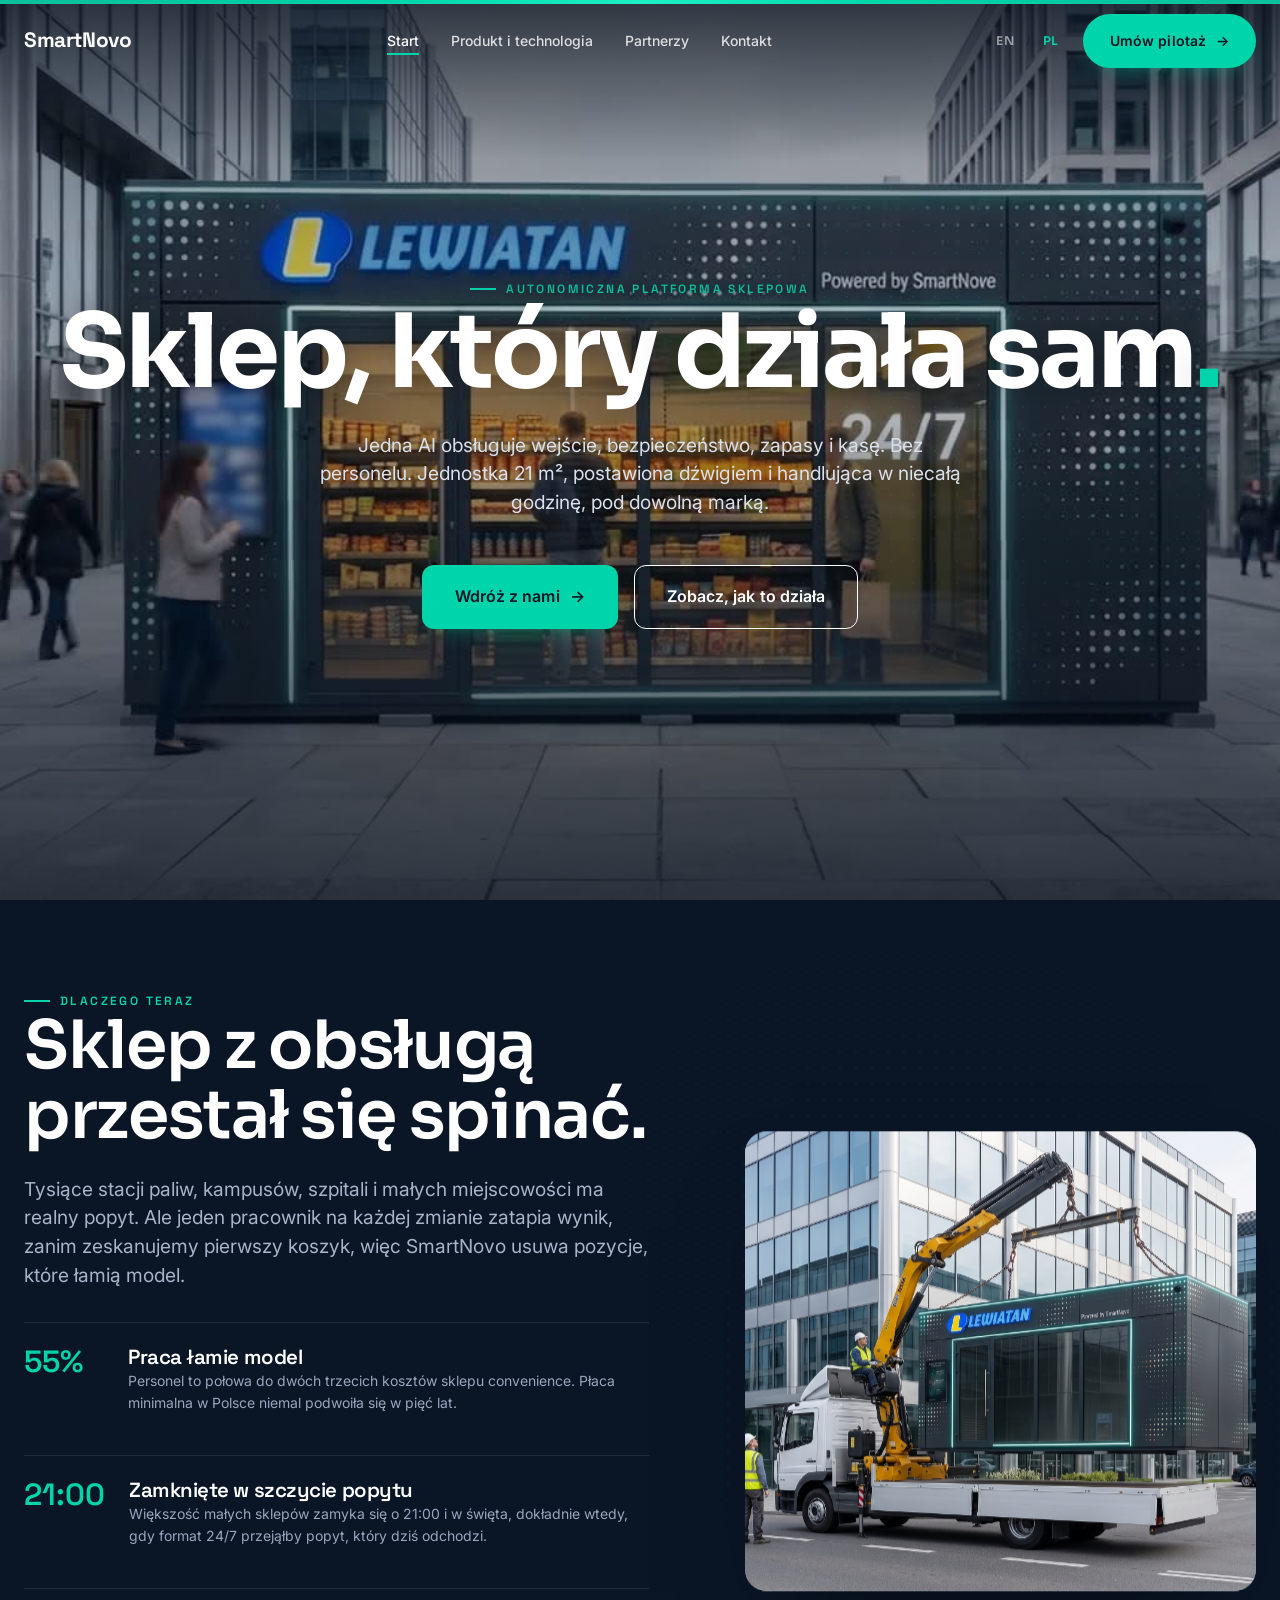
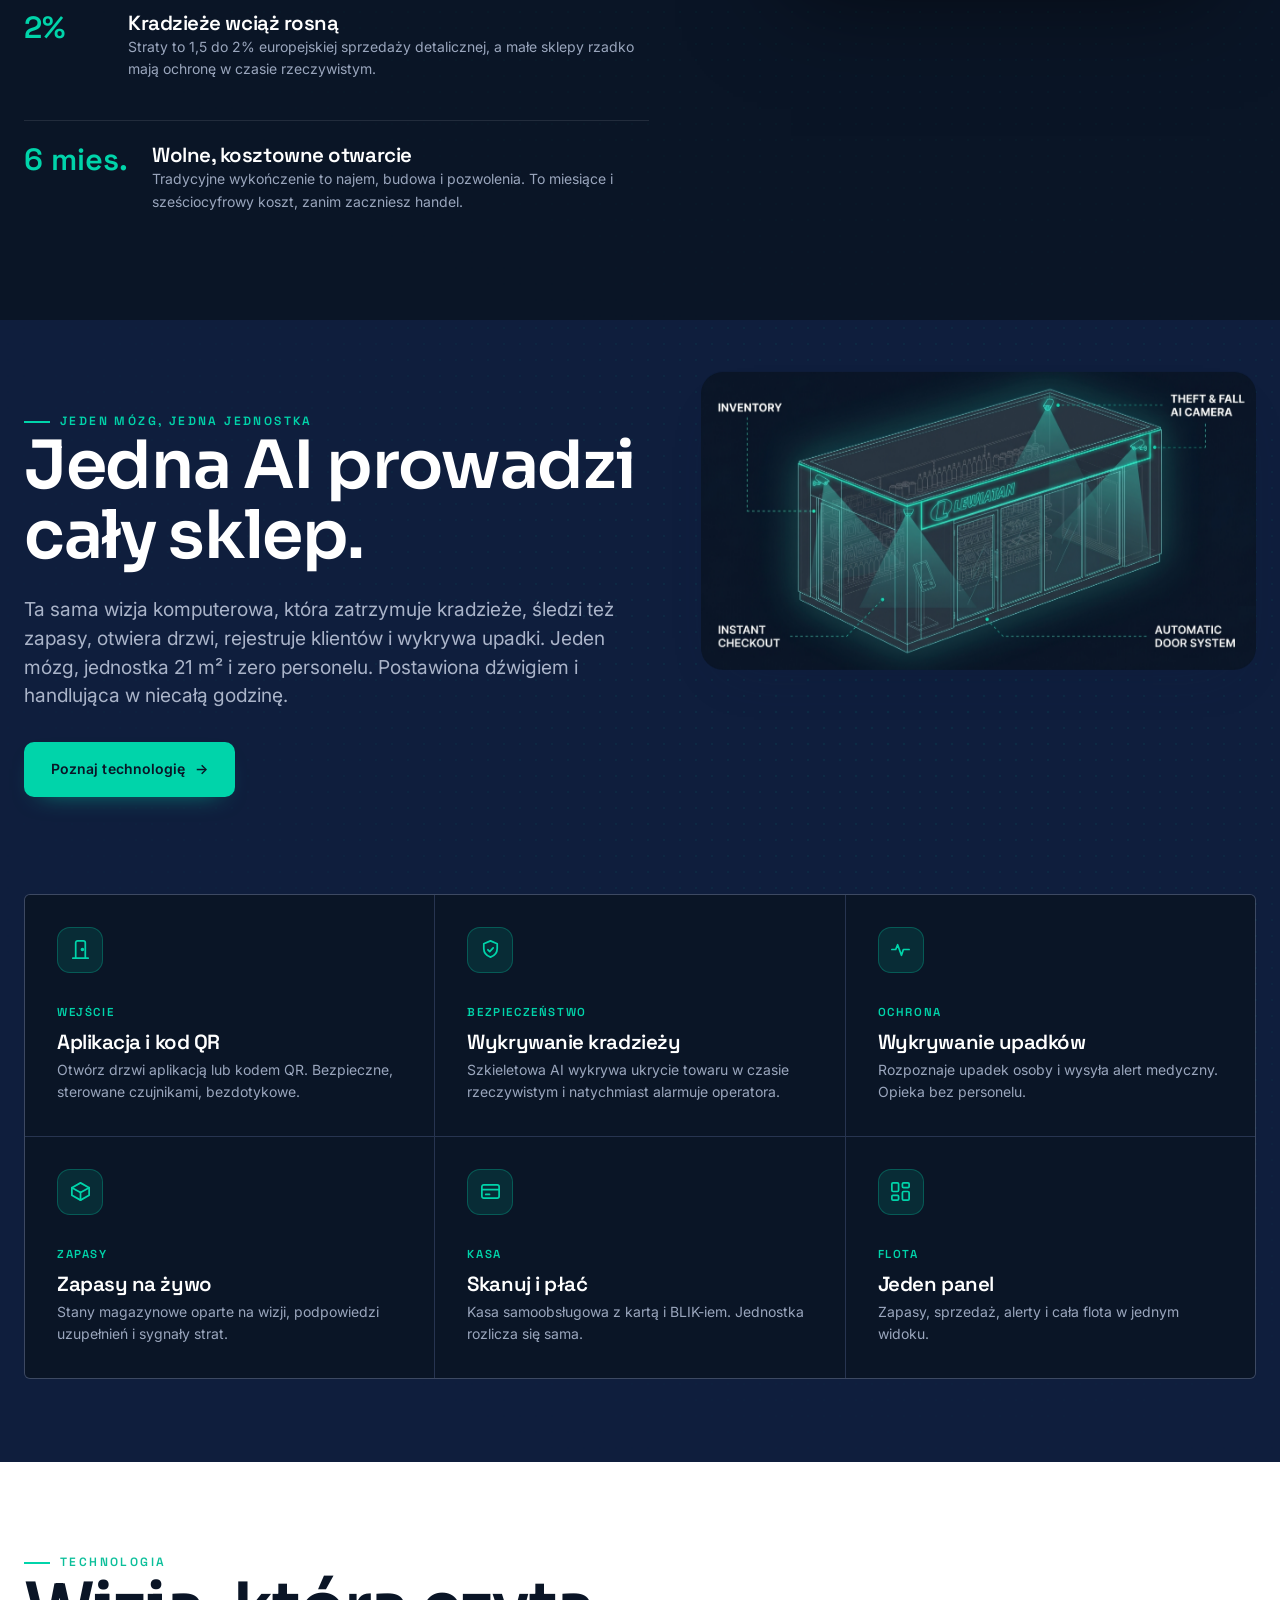
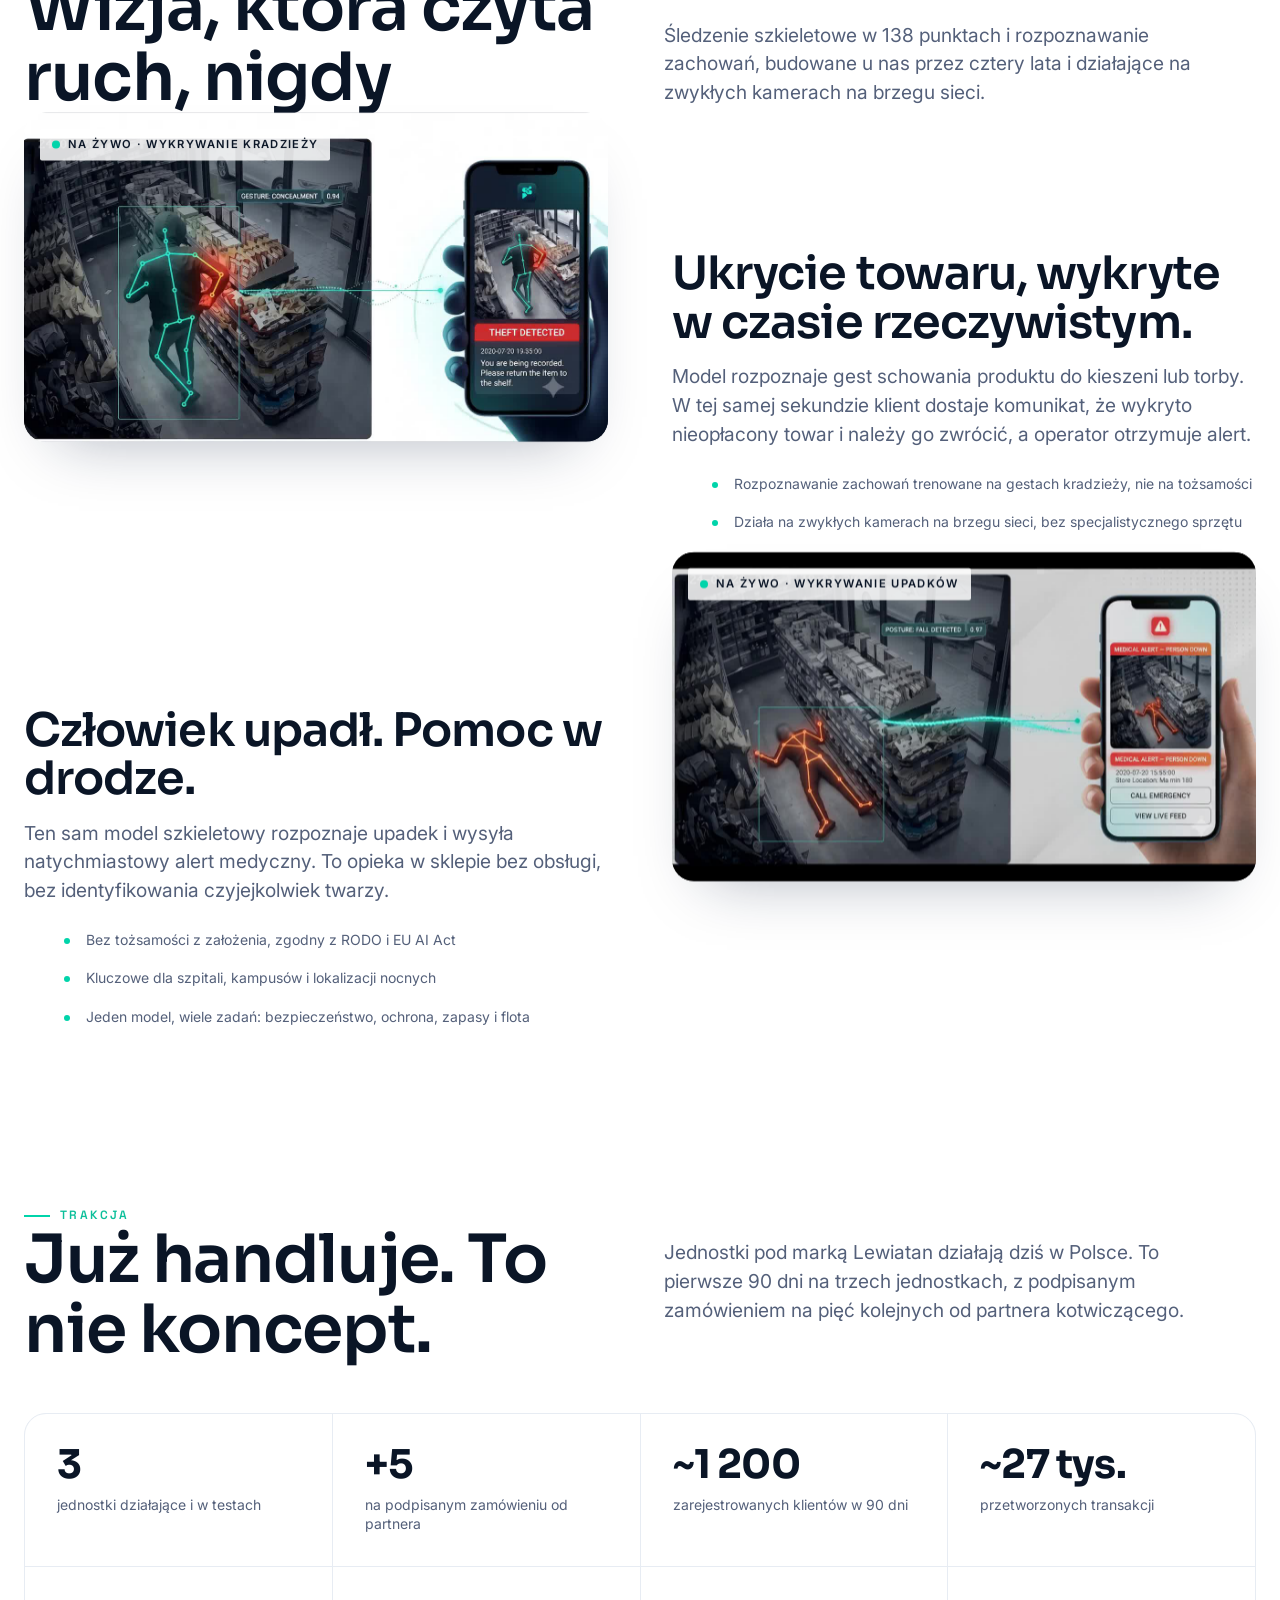
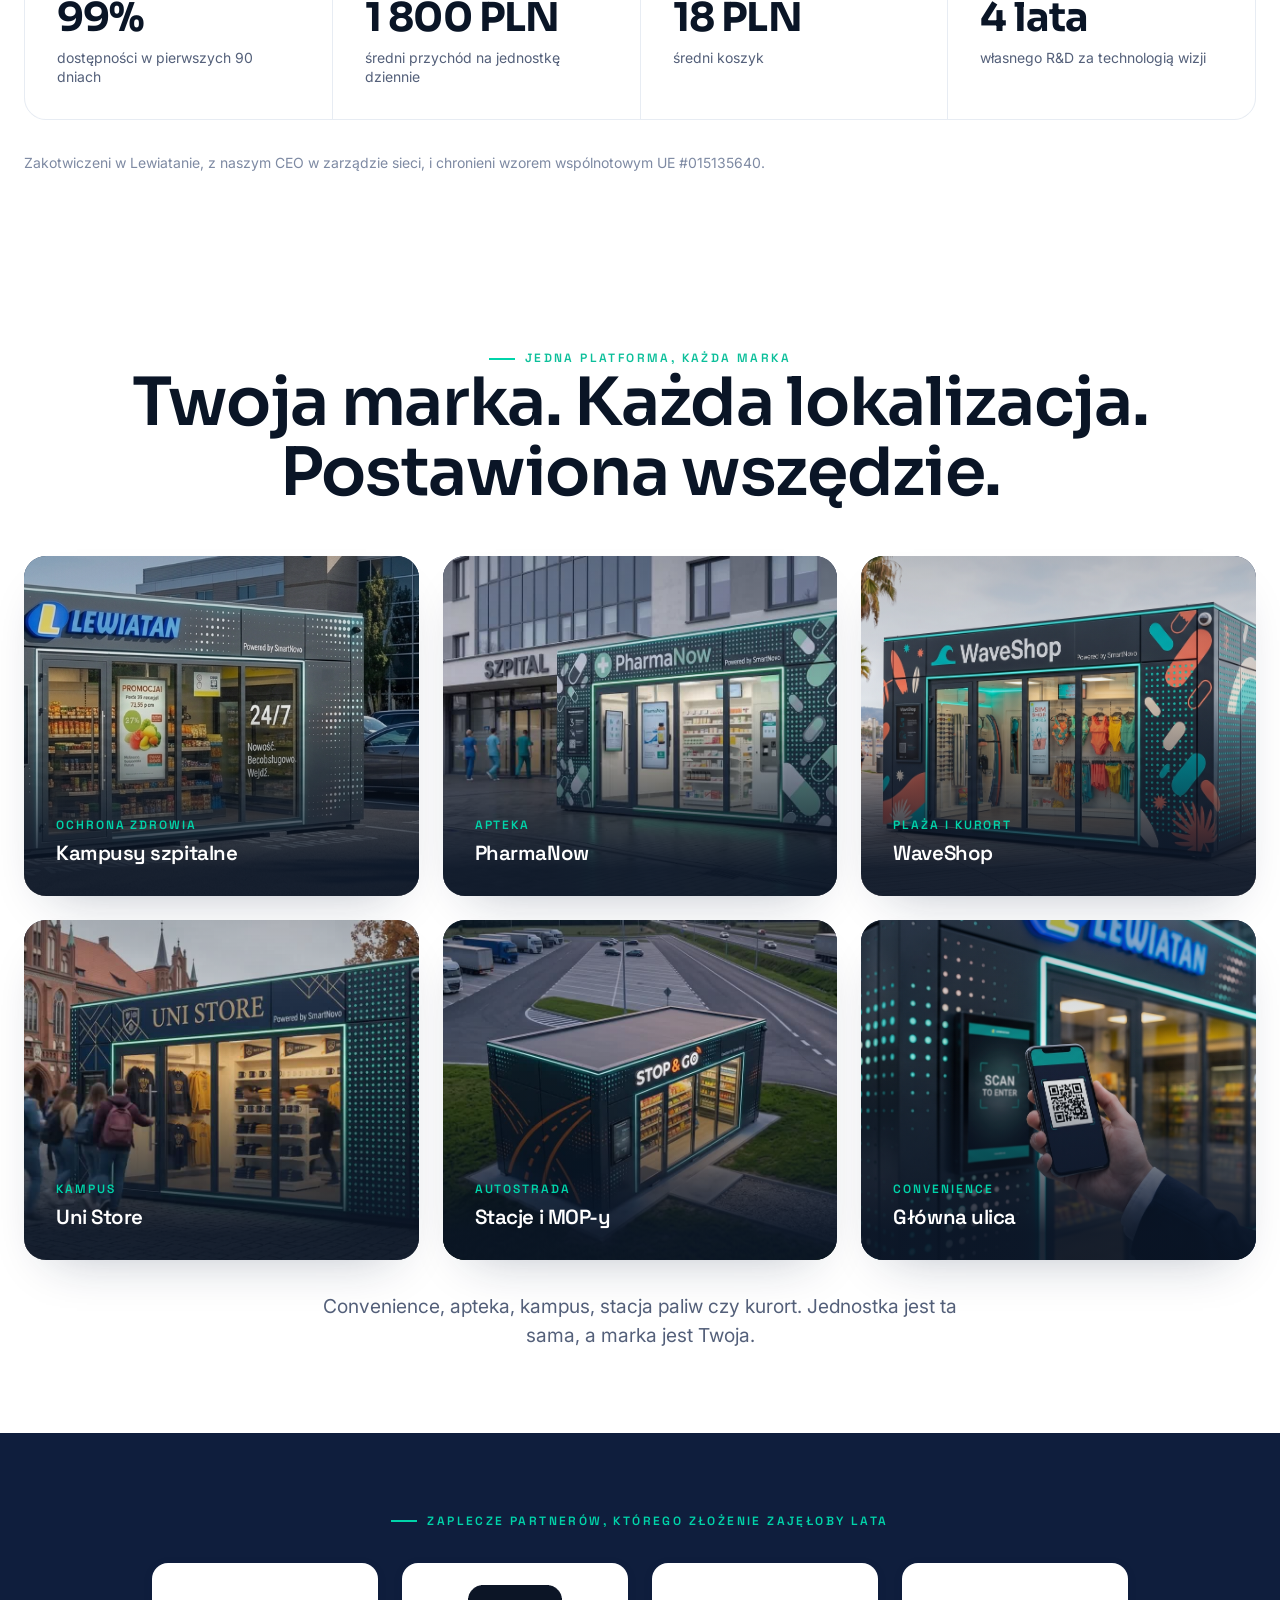
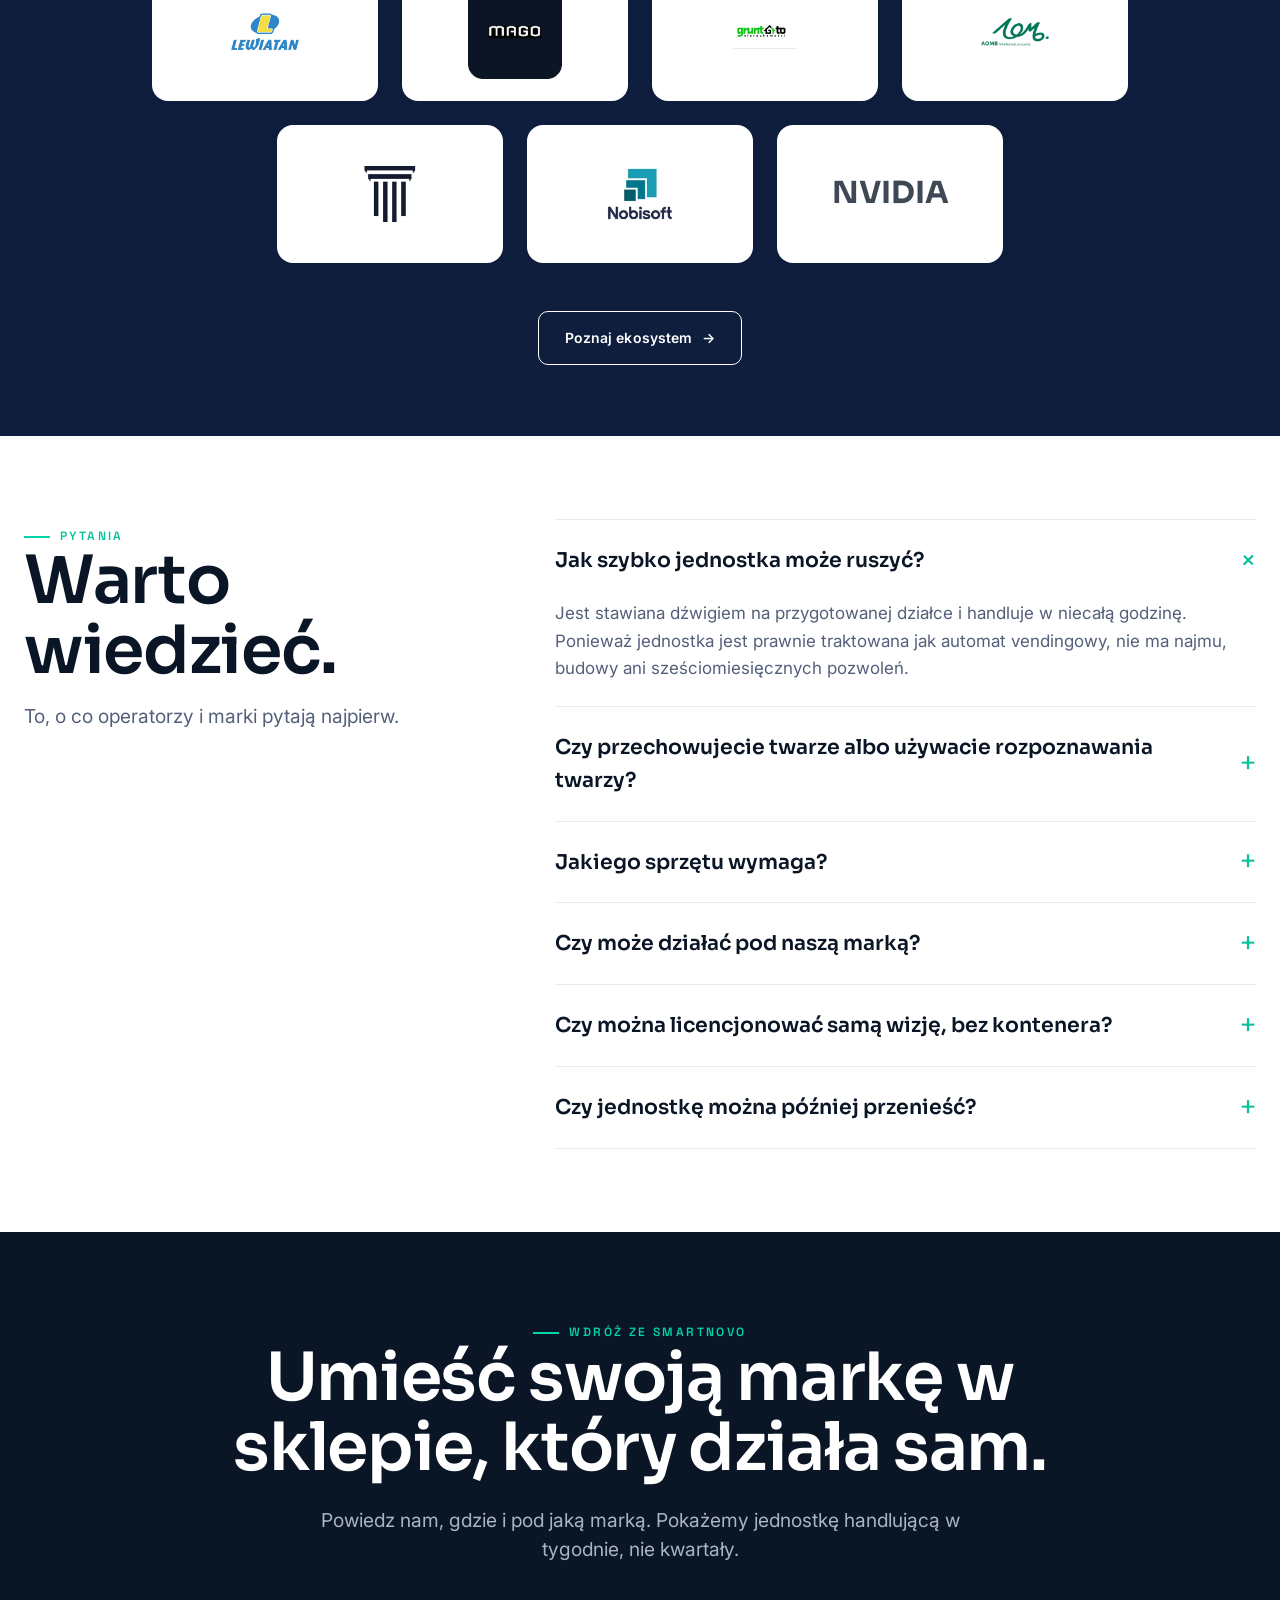
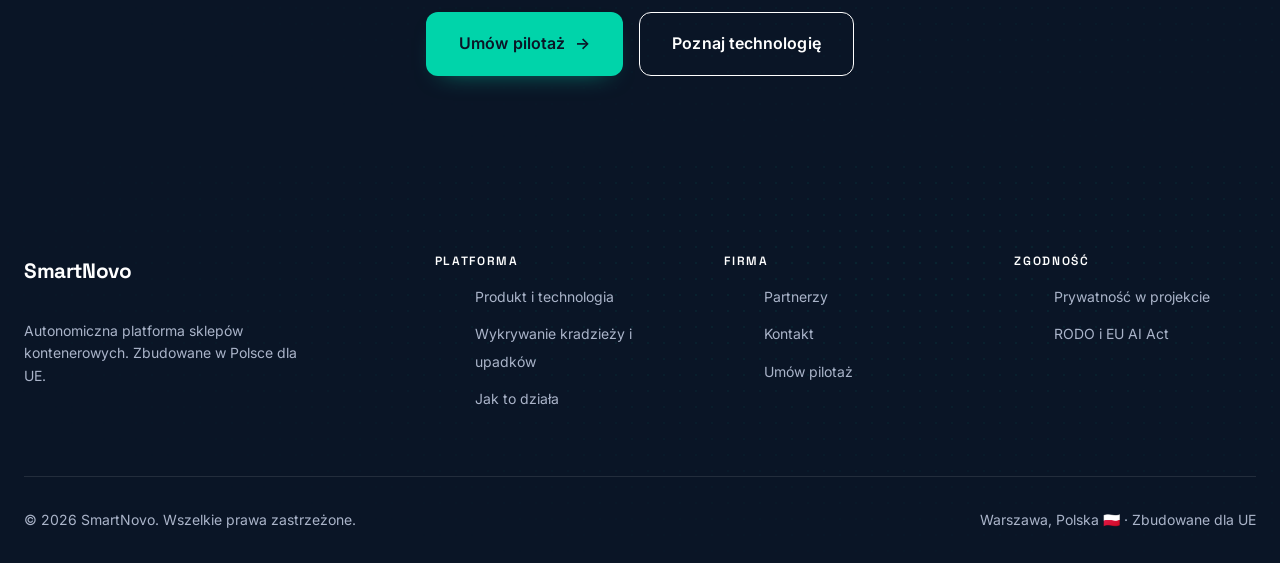
==== pl/index.html @ 21bffcd6 "SmartNovo marketing site: EN + PL, autonomous store platform Static site (HTML/CSS/JS) with hero vid" ====
<!DOCTYPE html>
<html lang="pl">
<head>
<meta charset="UTF-8">
<meta name="viewport" content="width=device-width, initial-scale=1.0">
<title>SmartNovo · Sklep, który działa sam</title>
<meta name="description" content="SmartNovo to autonomiczna platforma sklepów kontenerowych. Jedna AI obsługuje wejście, bezpieczeństwo, zapasy i kasę, bez personelu, przenośna w godzinę. Zbudowane w Polsce dla UE.">
<link rel="icon" href="../assets/img/favicon.svg" type="image/svg+xml">
<link rel="preconnect" href="https://fonts.googleapis.com">
<link rel="preconnect" href="https://fonts.gstatic.com" crossorigin>
<link href="https://fonts.googleapis.com/css2?family=Sora:wght@400;500;600;700;800&family=Inter:wght@400;500;600;700&family=Space+Grotesk:wght@500;600;700&display=swap" rel="stylesheet">
<link rel="stylesheet" href="../css/style.css">
</head>
<body>

<span class="led-topbar"><span class="led-strip"></span></span>

<!-- HEADER -->
<header class="site-header" id="siteHeader">
  <div class="wrap nav">
    <a class="brand" href="index.html" aria-label="SmartNovo — strona główna">
      <span class="w">Smart<em>Novo</em></span>
    </a>
    <nav aria-label="Główna">
      <ul class="nav-links" id="navLinks">
        <li><a href="index.html" aria-current="page">Start</a></li>
        <li><a href="product.html">Produkt i technologia</a></li>
        <li><a href="partners.html">Partnerzy</a></li>
        <li><a href="contact.html">Kontakt</a></li>
      </ul>
    </nav>
    <div class="nav-cta">
      <div class="lang-switch"><a href="../index.html">EN</a><span class="sep">/</span><a href="index.html" class="active">PL</a></div>
      <a class="btn btn--primary" href="contact.html">Umów pilotaż <span class="arr">→</span></a>
      <button class="burger" id="burger" aria-label="Menu" aria-expanded="false" aria-controls="navLinks"><span></span><span></span><span></span></button>
    </div>
  </div>
</header>

<main>

<!-- HERO -->
<section class="hero">
  <video class="hero__video" autoplay muted loop playsinline
         poster="../assets/img/poster-cv-eye.jpg" preload="metadata">
    <source src="../assets/video/cv-eye.mp4" type="video/mp4">
  </video>
  <div class="hero__scrim"></div>
  <span class="hero__dots" aria-hidden="true"></span>
  <div class="wrap hero__inner">
    <span class="eyebrow">Autonomiczna platforma sklepowa</span>
    <h1><span class="word">Sklep,</span> <span class="word">który</span> <span class="word">działa</span> <span class="word">sam<span style="color:var(--teal)">.</span></span></h1>
    <p class="lead">Jedna AI obsługuje wejście, bezpieczeństwo, zapasy i kasę. Bez personelu. Jednostka 21&nbsp;m²,
       postawiona dźwigiem i handlująca w niecałą godzinę, pod dowolną marką.</p>
    <div class="hero__cta">
      <a class="btn btn--primary btn--lg" href="contact.html">Wdróż z nami <span class="arr">→</span></a>
      <a class="btn btn--ghost btn--lg" href="#how">Zobacz, jak to działa</a>
    </div>
  </div>
</section>

<!-- DLACZEGO TERAZ -->
<section class="section dark whynow dot-panel">
  <div class="wrap whynow__grid">
    <div class="reveal">
      <span class="eyebrow">Dlaczego teraz</span>
      <h2 style="font-size:var(--fs-h1); max-width:16ch">Sklep z obsługą przestał się spinać.</h2>
      <p class="lead" style="margin-top:var(--s3)">Tysiące stacji paliw, kampusów, szpitali i małych miejscowości ma realny
         popyt. Ale jeden pracownik na każdej zmianie zatapia wynik, zanim zeskanujemy pierwszy koszyk, więc SmartNovo usuwa
         pozycje, które łamią model.</p>
      <div class="whynow__cards reveal-stagger">
        <div class="whynow__card"><div class="big"><span data-count="55" data-suffix="%">55%</span></div>
          <div><h3>Praca łamie model</h3><p>Personel to połowa do dwóch trzecich kosztów sklepu convenience. Płaca minimalna w Polsce niemal podwoiła się w pięć lat.</p></div></div>
        <div class="whynow__card"><div class="big">21:00</div>
          <div><h3>Zamknięte w szczycie popytu</h3><p>Większość małych sklepów zamyka się o 21:00 i w święta, dokładnie wtedy, gdy format 24/7 przejąłby popyt, który dziś odchodzi.</p></div></div>
        <div class="whynow__card"><div class="big"><span data-count="2" data-suffix="%">2%</span></div>
          <div><h3>Kradzieże wciąż rosną</h3><p>Straty to 1,5 do 2% europejskiej sprzedaży detalicznej, a małe sklepy rzadko mają ochronę w czasie rzeczywistym.</p></div></div>
        <div class="whynow__card"><div class="big">6 mies.</div>
          <div><h3>Wolne, kosztowne otwarcie</h3><p>Tradycyjne wykończenie to najem, budowa i pozwolenia. To miesiące i sześciocyfrowy koszt, zanim zaczniesz handel.</p></div></div>
      </div>
    </div>
    <div class="whynow__media float-media" style="background-image:url(../assets/img/store-crane-delivery.jpg)">
      <video autoplay muted loop playsinline data-play-in-view data-clip-start="0" data-clip-end="3"
             poster="../assets/img/store-crane-delivery.jpg" preload="auto">
        <source src="../assets/video/crane-lift.mp4" type="video/mp4">
      </video>
    </div>
  </div>
</section>

<!-- JEDNA AI PROWADZI CAŁY SKLEP -->
<section class="section navy dot-panel" id="how">
  <div class="wrap">
    <div class="split reveal">
      <div>
        <span class="eyebrow">Jeden mózg, jedna jednostka</span>
        <h2 style="font-size:var(--fs-h1)">Jedna AI prowadzi cały sklep.</h2>
        <p class="lead">Ta sama wizja komputerowa, która zatrzymuje kradzieże, śledzi też zapasy, otwiera drzwi,
           rejestruje klientów i wykrywa upadki. Jeden mózg, jednostka 21&nbsp;m² i zero personelu. Postawiona dźwigiem
           i handlująca w niecałą godzinę.</p>
        <div class="hero__cta" style="margin-top:var(--s4)">
          <a class="btn btn--primary" href="product.html">Poznaj technologię <span class="arr">→</span></a>
        </div>
      </div>
      <div class="split__media float-media">
        <video autoplay muted loop playsinline data-play-in-view poster="../assets/img/diagram-cutaway.jpg" preload="auto">
          <source src="../assets/video/diagram-anim.mp4" type="video/mp4">
        </video>
      </div>
    </div>

    <hr class="dot-divider" style="margin:var(--s7) 0">

    <div class="ai-orbit reveal-stagger">
      <div class="node lift">
        <span class="ic"><svg viewBox="0 0 24 24" fill="none" stroke="currentColor" stroke-width="1.8" stroke-linecap="round" stroke-linejoin="round"><path d="M4 21h16"/><path d="M7 21V5a2 2 0 0 1 2-2h6a2 2 0 0 1 2 2v16"/><circle cx="14" cy="12" r="1"/></svg></span>
        <span class="k">Wejście</span><h3>Aplikacja i kod QR</h3><p>Otwórz drzwi aplikacją lub kodem QR. Bezpieczne, sterowane czujnikami, bezdotykowe.</p></div>
      <div class="node lift">
        <span class="ic"><svg viewBox="0 0 24 24" fill="none" stroke="currentColor" stroke-width="1.8" stroke-linecap="round" stroke-linejoin="round"><path d="M12 3l7 3v5c0 4.5-3 7.6-7 9-4-1.4-7-4.5-7-9V6z"/><path d="M9.3 12.3l1.9 1.9 3.6-3.9"/></svg></span>
        <span class="k">Bezpieczeństwo</span><h3>Wykrywanie kradzieży</h3><p>Szkieletowa AI wykrywa ukrycie towaru w czasie rzeczywistym i natychmiast alarmuje operatora.</p></div>
      <div class="node lift">
        <span class="ic"><svg viewBox="0 0 24 24" fill="none" stroke="currentColor" stroke-width="1.8" stroke-linecap="round" stroke-linejoin="round"><path d="M3 12h4l2-5 4 11 2-6h6"/></svg></span>
        <span class="k">Ochrona</span><h3>Wykrywanie upadków</h3><p>Rozpoznaje upadek osoby i wysyła alert medyczny. Opieka bez personelu.</p></div>
      <div class="node lift">
        <span class="ic"><svg viewBox="0 0 24 24" fill="none" stroke="currentColor" stroke-width="1.8" stroke-linecap="round" stroke-linejoin="round"><path d="M21 8l-9-5-9 5 9 5 9-5z"/><path d="M3 8v8l9 5 9-5V8"/><path d="M12 13v8"/></svg></span>
        <span class="k">Zapasy</span><h3>Zapasy na żywo</h3><p>Stany magazynowe oparte na wizji, podpowiedzi uzupełnień i sygnały strat.</p></div>
      <div class="node lift">
        <span class="ic"><svg viewBox="0 0 24 24" fill="none" stroke="currentColor" stroke-width="1.8" stroke-linecap="round" stroke-linejoin="round"><rect x="3" y="5" width="18" height="14" rx="2"/><path d="M3 10h18"/><path d="M7 15h4"/></svg></span>
        <span class="k">Kasa</span><h3>Skanuj i płać</h3><p>Kasa samoobsługowa z kartą i BLIK-iem. Jednostka rozlicza się sama.</p></div>
      <div class="node lift">
        <span class="ic"><svg viewBox="0 0 24 24" fill="none" stroke="currentColor" stroke-width="1.8" stroke-linecap="round" stroke-linejoin="round"><rect x="3" y="3" width="7" height="9" rx="1.2"/><rect x="14" y="3" width="7" height="5" rx="1.2"/><rect x="14" y="12" width="7" height="9" rx="1.2"/><rect x="3" y="16" width="7" height="5" rx="1.2"/></svg></span>
        <span class="k">Flota</span><h3>Jeden panel</h3><p>Zapasy, sprzedaż, alerty i cała flota w jednym widoku.</p></div>
    </div>
  </div>
</section>

<!-- TECHNOLOGIA -->
<section class="section tech-white" id="cv">
  <div class="wrap">
    <div class="tech-intro reveal" style="margin-bottom:var(--s6)">
      <div>
        <span class="eyebrow">Technologia</span>
        <h2 style="font-size:var(--fs-h1)">Wizja, która czyta ruch, nigdy twarze.</h2>
      </div>
      <p class="lead">Śledzenie szkieletowe w 138 punktach i rozpoznawanie zachowań, budowane u nas przez
         cztery lata i działające na zwykłych kamerach na brzegu sieci.</p>
    </div>

    <!-- Kradzież -->
    <div class="cv-block reveal">
      <div class="cv-block__media float-media" style="background-image:url(../assets/img/poster-theft-detection.jpg)">
        <span class="cv-block__tag"><span class="dot"></span> Na żywo · wykrywanie kradzieży</span>
        <video autoplay muted loop playsinline data-play-in-view poster="../assets/img/poster-theft-detection.jpg" preload="auto">
          <source src="../assets/video/theft-detection.mp4" type="video/mp4">
        </video>
      </div>
      <div>
        <h2>Ukrycie towaru, wykryte w czasie rzeczywistym.</h2>
        <p class="lead">Model rozpoznaje gest schowania produktu do kieszeni lub torby. W tej samej sekundzie klient
           dostaje komunikat, że wykryto nieopłacony towar i należy go zwrócić, a operator otrzymuje alert.</p>
        <ul>
          <li>Rozpoznawanie zachowań trenowane na gestach kradzieży, nie na tożsamości</li>
          <li>Działa na zwykłych kamerach na brzegu sieci, bez specjalistycznego sprzętu</li>
          <li>Alerty do operatora i odstraszające uruchamiają się natychmiast</li>
        </ul>
      </div>
    </div>

    <!-- Upadek -->
    <div class="cv-block cv-block--rev reveal" style="margin-top:var(--s8)">
      <div class="cv-block__media float-media" style="background-image:url(../assets/img/poster-fall-detection.jpg)">
        <span class="cv-block__tag"><span class="dot"></span> Na żywo · wykrywanie upadków</span>
        <video autoplay muted loop playsinline data-play-in-view data-clip-start="3" poster="../assets/img/poster-fall-detection.jpg" preload="auto">
          <source src="../assets/video/fall-detection.mp4" type="video/mp4">
        </video>
      </div>
      <div>
        <h2>Człowiek upadł. Pomoc w drodze.</h2>
        <p class="lead">Ten sam model szkieletowy rozpoznaje upadek i wysyła natychmiastowy alert medyczny. To opieka
           w sklepie bez obsługi, bez identyfikowania czyjejkolwiek twarzy.</p>
        <ul>
          <li>Bez tożsamości z założenia, zgodny z RODO i EU AI Act</li>
          <li>Kluczowe dla szpitali, kampusów i lokalizacji nocnych</li>
          <li>Jeden model, wiele zadań: bezpieczeństwo, ochrona, zapasy i flota</li>
        </ul>
      </div>
    </div>
  </div>
</section>

<!-- TRAKCJA -->
<section class="section traction reveal">
  <div class="wrap">
    <div class="tech-intro" style="margin-bottom:var(--s5)">
      <div>
        <span class="eyebrow">Trakcja</span>
        <h2 style="font-size:var(--fs-h1)">Już handluje. To nie koncept.</h2>
      </div>
      <p class="lead">Jednostki pod marką Lewiatan działają dziś w Polsce. To pierwsze 90 dni na trzech jednostkach,
         z podpisanym zamówieniem na pięć kolejnych od partnera kotwiczącego.</p>
    </div>
    <div class="metric-grid reveal-stagger">
      <div class="metric"><div class="m-num">3</div><div class="m-lbl">jednostki działające i w testach</div></div>
      <div class="metric"><div class="m-num">+5</div><div class="m-lbl">na podpisanym zamówieniu od partnera</div></div>
      <div class="metric"><div class="m-num">~1 200</div><div class="m-lbl">zarejestrowanych klientów w 90 dni</div></div>
      <div class="metric"><div class="m-num">~27 tys.</div><div class="m-lbl">przetworzonych transakcji</div></div>
      <div class="metric"><div class="m-num">99%</div><div class="m-lbl">dostępności w pierwszych 90 dniach</div></div>
      <div class="metric"><div class="m-num">1 800 PLN</div><div class="m-lbl">średni przychód na jednostkę dziennie</div></div>
      <div class="metric"><div class="m-num">18 PLN</div><div class="m-lbl">średni koszyk</div></div>
      <div class="metric"><div class="m-num">4 lata</div><div class="m-lbl">własnego R&amp;D za technologią wizji</div></div>
    </div>
    <p class="foot-note">Zakotwiczeni w Lewiatanie, z naszym CEO w zarządzie sieci, i chronieni wzorem wspólnotowym UE&nbsp;#015135640.</p>
  </div>
</section>

<!-- KAŻDA MARKA, KAŻDA LOKALIZACJA -->
<section class="section">
  <div class="wrap reveal" style="text-align:center; margin-inline:auto">
    <span class="eyebrow" style="justify-content:center">Jedna platforma, każda marka</span>
    <h2 style="font-size:var(--fs-h1)">Twoja marka. Każda lokalizacja.<br>Postawiona wszędzie.</h2>
  </div>
  <div class="wrap reveal-stagger ind-grid" style="margin-top:var(--s5)">
    <article class="ind-card lift" style="min-height:340px">
      <img src="../assets/img/store-hospital-day.png" alt="Jednostka SmartNovo Lewiatan na kampusie szpitalnym">
      <div class="body"><span class="k">Ochrona zdrowia</span><h3>Kampusy szpitalne</h3></div>
    </article>
    <article class="ind-card lift" style="min-height:340px">
      <video autoplay muted loop playsinline data-play-in-view poster="../assets/img/poster-pharmacy.jpg" preload="metadata">
        <source src="../assets/video/pharmacy.mp4" type="video/mp4"></video>
      <div class="body"><span class="k">Apteka</span><h3>PharmaNow</h3></div>
    </article>
    <article class="ind-card lift" style="min-height:340px">
      <img src="../assets/img/store-beach-waveshop.jpg" alt="Sezonowa jednostka WaveShop na promenadzie">
      <div class="body"><span class="k">Plaża i kurort</span><h3>WaveShop</h3></div>
    </article>
    <article class="ind-card lift" style="min-height:340px">
      <video autoplay muted loop playsinline data-play-in-view poster="../assets/img/poster-entering-uni.jpg" preload="metadata">
        <source src="../assets/video/entering-uni.mp4" type="video/mp4"></video>
      <div class="body"><span class="k">Kampus</span><h3>Uni Store</h3></div>
    </article>
    <article class="ind-card lift" style="min-height:340px">
      <video autoplay muted loop playsinline data-play-in-view poster="../assets/img/poster-hero-reststop.jpg" preload="metadata">
        <source src="../assets/video/rest-stop.mp4" type="video/mp4"></video>
      <div class="body"><span class="k">Autostrada</span><h3>Stacje i MOP-y</h3></div>
    </article>
    <article class="ind-card lift" style="min-height:340px">
      <img src="../assets/img/store-scan-enter.jpg" alt="Klient skanuje, by wejść do jednostki convenience SmartNovo">
      <div class="body"><span class="k">Convenience</span><h3>Główna ulica</h3></div>
    </article>
  </div>
  <p class="lead reveal" style="text-align:center; margin:var(--s4) auto 0">Convenience, apteka, kampus, stacja paliw
     czy kurort. Jednostka jest ta sama, a marka jest Twoja.</p>
</section>

<!-- PARTNERZY -->
<section class="section--tight navy">
  <div class="wrap reveal" style="text-align:center; margin-bottom:var(--s4)">
    <span class="eyebrow" style="justify-content:center">Zaplecze partnerów, którego złożenie zajęłoby lata</span>
  </div>
  <div class="wrap partner-logos reveal-stagger">
    <span class="logo-tile"><img src="../assets/img/partners/p_lewiatan.png" alt="Lewiatan" loading="lazy"></span>
    <span class="logo-tile"><img src="../assets/img/partners/p_mago.png" alt="MAGO SA" loading="lazy"></span>
    <span class="logo-tile"><img src="../assets/img/partners/p_grunto.png" alt="Grunto.pl" loading="lazy"></span>
    <span class="logo-tile"><img src="../assets/img/partners/p_aomb.png" alt="AOMB Polska" loading="lazy"></span>
    <span class="logo-tile"><img src="../assets/img/partners/p_jablonski.png" alt="Jabłoński Szczucki" loading="lazy"></span>
    <span class="logo-tile"><img src="../assets/img/partners/p_nobisoft.png" alt="Nobisoft / opvo.io" loading="lazy"></span>
    <span class="logo-tile"><span class="txt">NVIDIA</span></span>
  </div>
  <div class="wrap reveal" style="text-align:center; margin-top:var(--s5)">
    <a class="btn btn--ghost" href="partners.html">Poznaj ekosystem <span class="arr">→</span></a>
  </div>
</section>

<!-- FAQ -->
<section class="section faq-section">
  <div class="wrap faq reveal">
    <div>
      <span class="eyebrow">Pytania</span>
      <h2 style="font-size:var(--fs-h1)">Warto wiedzieć.</h2>
      <p class="lead" style="margin-top:var(--s2)">To, o co operatorzy i marki pytają najpierw.</p>
    </div>
    <div class="faq-list">
      <details class="faq-item" open>
        <summary>Jak szybko jednostka może ruszyć?</summary>
        <div class="faq-a">Jest stawiana dźwigiem na przygotowanej działce i handluje w niecałą godzinę. Ponieważ jednostka jest prawnie traktowana jak automat vendingowy, nie ma najmu, budowy ani sześciomiesięcznych pozwoleń.</div>
      </details>
      <details class="faq-item">
        <summary>Czy przechowujecie twarze albo używacie rozpoznawania twarzy?</summary>
        <div class="faq-a">Nie. System wizyjny czyta ruch ciała przez śledzenie szkieletowe w 138 punktach, nigdy twarz. Jest bez tożsamości z założenia, więc pozostaje zgodny z RODO i EU AI Act.</div>
      </details>
      <details class="faq-item">
        <summary>Jakiego sprzętu wymaga?</summary>
        <div class="faq-a">Zwykłych kamer na brzegu sieci. Nie trzeba kupować specjalistycznego sprzętu, a ten sam model obsługuje wejście, kradzieże, upadki, zapasy i kasę.</div>
      </details>
      <details class="faq-item">
        <summary>Czy może działać pod naszą marką?</summary>
        <div class="faq-a">Tak. Jednostka 21 m² pod spodem jest ta sama, a marka na zewnątrz jest Twoja. Convenience, apteka, kampus, stacja czy kurort.</div>
      </details>
      <details class="faq-item">
        <summary>Czy można licencjonować samą wizję, bez kontenera?</summary>
        <div class="faq-a">Tak. Wykrywanie kradzieży i upadków może działać na kamerach, które już masz, bez kontenera.</div>
      </details>
      <details class="faq-item">
        <summary>Czy jednostkę można później przenieść?</summary>
        <div class="faq-a">Tak. Jednostka przenosi się na nową lokalizację w niecałą godzinę, gdy zmienia się popyt, więc słaba lokalizacja nigdy nie jest utopionym kapitałem.</div>
      </details>
    </div>
  </div>
</section>

<!-- CTA -->
<section class="section dark cta-band dot-panel">
  <div class="wrap reveal">
    <span class="eyebrow" style="justify-content:center">Wdróż ze SmartNovo</span>
    <h2>Umieść swoją markę w sklepie, który działa sam.</h2>
    <p class="lead">Powiedz nam, gdzie i pod jaką marką. Pokażemy jednostkę handlującą w tygodnie, nie kwartały.</p>
    <div class="row">
      <a class="btn btn--primary btn--lg" href="contact.html">Umów pilotaż <span class="arr">→</span></a>
      <a class="btn btn--ghost btn--lg" href="product.html">Poznaj technologię</a>
    </div>
  </div>
</section>

</main>

<!-- FOOTER -->
<footer class="site-footer dot-panel">
  <div class="wrap">
    <div class="foot-top">
      <div>
        <a class="brand" href="index.html"><span class="w">Smart<em>Novo</em></span></a>
        <p style="margin-top:var(--s2)">Autonomiczna platforma sklepów kontenerowych. Zbudowane w Polsce dla UE.</p>
      </div>
      <div class="foot-col"><h4>Platforma</h4><ul>
        <li><a href="product.html">Produkt i technologia</a></li>
        <li><a href="product.html#cv">Wykrywanie kradzieży i upadków</a></li>
        <li><a href="index.html#how">Jak to działa</a></li>
      </ul></div>
      <div class="foot-col"><h4>Firma</h4><ul>
        <li><a href="partners.html">Partnerzy</a></li>
        <li><a href="contact.html">Kontakt</a></li>
        <li><a href="contact.html">Umów pilotaż</a></li>
      </ul></div>
      <div class="foot-col"><h4>Zgodność</h4><ul>
        <li><a href="product.html#privacy">Prywatność w projekcie</a></li>
        <li><a href="product.html#privacy">RODO i EU AI Act</a></li>
      </ul></div>
    </div>
    <div class="foot-bottom">
      <span>© 2026 SmartNovo. Wszelkie prawa zastrzeżone.</span>
      <span>Warszawa, Polska 🇵🇱 · Zbudowane dla UE</span>
    </div>
  </div>
</footer>

<script src="../js/main.js"></script>
</body>
</html>
---- css/style.css ----
:root {
  --obsidian:#0A1526; --navy:#0F1E3D; --teal:#00D4AA; --teal-bright:#1cf0c4; --teal-dim:#0bbf9a;
  --paper:#FBFBF8; --paper-2:#F2F2EC; --ink:#0A1526; --muted:#5b6577; --muted-2:#8a93a6;
  --on-dark:#aab4c9; --on-dark-2:#6f7c95; --line:#e7e6df; --line-2:#d8d7ce;
  --line-dark:rgba(255,255,255,.10); --line-dark-2:rgba(255,255,255,.16);
  --fs-display:clamp(3rem,8vw,7.5rem); --fs-h1:clamp(2.3rem,5.2vw,4.4rem); --fs-h2:clamp(1.9rem,3.6vw,3.1rem);
  --fs-h3:clamp(1.15rem,1.6vw,1.45rem); --fs-lead:clamp(1.1rem,1.5vw,1.45rem); --fs-body:1.0625rem;
  --fs-sm:0.875rem; --fs-xs:0.75rem;
  --s1:8px; --s2:16px; --s3:24px; --s4:32px; --s5:48px; --s6:64px; --s7:96px; --s8:128px; --s9:200px;
  --maxw:1280px; --ease:cubic-bezier(.2,.7,.2,1); --ease-out:cubic-bezier(.16,1,.3,1);
  --dot-color:rgba(0,212,170,.16); --dot-color-bright:rgba(0,212,170,.5);
}
*,*::before,*::after{box-sizing:border-box}*{margin:0}
html{scroll-behavior:smooth;-webkit-text-size-adjust:100%}
body{font-family:'Inter',system-ui,-apple-system,sans-serif;font-size:var(--fs-body);line-height:1.6;color:var(--ink);background:var(--paper);-webkit-font-smoothing:antialiased;text-rendering:optimizeLegibility;overflow-x:hidden}
img,video{display:block;max-width:100%}a{color:inherit;text-decoration:none}
h1,h2,h3,h4{font-family:'Space Grotesk','Inter',sans-serif;font-weight:600;line-height:1.03;letter-spacing:-.022em}
.wrap{width:100%;max-width:var(--maxw);margin-inline:auto;padding-inline:var(--s3)}
.section{padding-block:var(--s8);position:relative}.section--tight{padding-block:var(--s7)}
.dark{background:var(--obsidian);color:var(--paper)}.dark h1,.dark h2,.dark h3{color:var(--paper)}
.navy{background:var(--navy);color:var(--paper)}

.dots{background-image:radial-gradient(var(--dot-color) 1.4px,transparent 1.5px);background-size:18px 18px}
.led-strip{height:3px;width:100%;background-image:radial-gradient(circle,var(--teal) 1.5px,transparent 2px);background-size:14px 3px;background-repeat:repeat-x;animation:ledrun 1.4s linear infinite;opacity:.85}
@keyframes ledrun{from{background-position:0 0}to{background-position:14px 0}}
.dot-panel{position:relative;overflow:hidden}
.dot-panel::before{content:"";position:absolute;inset:0;z-index:0;background-image:radial-gradient(var(--dot-color) 1.4px,transparent 1.6px);background-size:16px 16px;opacity:.8;-webkit-mask-image:linear-gradient(120deg,transparent 0%,#000 35%,#000 65%,transparent 100%);mask-image:linear-gradient(120deg,transparent 0%,#000 35%,#000 65%,transparent 100%);animation:dotshimmer 6s linear infinite}
@keyframes dotshimmer{from{-webkit-mask-position:-60% 0;mask-position:-60% 0}to{-webkit-mask-position:160% 0;mask-position:160% 0}}
.dot-panel>*{position:relative;z-index:1}

.eyebrow{font-size:var(--fs-xs);font-weight:600;letter-spacing:.2em;text-transform:uppercase;color:var(--teal-dim);display:inline-flex;align-items:center;gap:10px}
.eyebrow::before{content:"";width:26px;height:2px;background:var(--teal);display:inline-block;animation:barpulse 2.4s var(--ease) infinite}
@keyframes barpulse{0%,100%{width:26px;opacity:1}50%{width:38px;opacity:.6}}
.dark .eyebrow,.navy .eyebrow{color:var(--teal)}
.lead{font-size:var(--fs-lead);color:var(--muted);max-width:56ch;line-height:1.5}
.dark .lead,.navy .lead{color:var(--on-dark)}

.btn{display:inline-flex;align-items:center;gap:10px;font-weight:600;font-size:var(--fs-sm);padding:15px 26px;border-radius:2px;cursor:pointer;position:relative;overflow:hidden;border:1px solid transparent;white-space:nowrap;transition:transform .3s var(--ease),background .3s var(--ease),color .3s var(--ease),border-color .3s var(--ease)}
.btn--primary{background:var(--teal);color:var(--obsidian)}
.btn--primary:hover{background:var(--teal-bright);transform:translateY(-2px);box-shadow:0 12px 30px -12px rgba(0,212,170,.6)}
.btn--ghost{background:transparent;border-color:currentColor;color:inherit}
.btn--ghost:hover{border-color:var(--teal);color:var(--teal);transform:translateY(-2px)}
.btn--lg{padding:18px 32px;font-size:1rem}
.btn .arr{transition:transform .3s var(--ease)}.btn:hover .arr{transform:translateX(5px)}

.led-topbar{height:3px;background:var(--obsidian);position:relative;z-index:60}.led-topbar .led-strip{position:absolute;inset:0}
.site-header{position:sticky;top:0;z-index:50;background:rgba(8,17,31,.95);backdrop-filter:saturate(180%) blur(18px);border-bottom:1px solid var(--line-dark);color:var(--paper);transition:background .4s var(--ease)}
.site-header::after{content:"";position:absolute;inset:0;pointer-events:none;background-image:radial-gradient(rgba(0,212,170,.10) 1px,transparent 1.3px);background-size:16px 16px;-webkit-mask-image:linear-gradient(90deg,transparent,#000 70%);mask-image:linear-gradient(90deg,transparent,#000 70%);opacity:.6}
.site-header.solid{background:#0A1526;border-bottom:1px solid var(--line-dark-2)}
.nav{display:flex;align-items:center;justify-content:space-between;height:74px;position:relative;z-index:2}
.brand{display:inline-flex;align-items:center;gap:11px;font-family:'Space Grotesk';font-weight:700;font-size:1.3rem;letter-spacing:-.02em;color:var(--paper)}
.brand .glyph{width:30px;height:30px;flex:none;border-radius:6px;position:relative;background:var(--obsidian);border:1px solid var(--line-dark-2);overflow:hidden;display:grid;place-items:center}
.brand .glyph i{width:30px;height:30px;position:absolute;inset:0;background-image:radial-gradient(var(--dot-color-bright) 1.4px,transparent 1.6px);background-size:6px 6px;-webkit-mask-image:linear-gradient(135deg,transparent 30%,#000 50%,transparent 70%);mask-image:linear-gradient(135deg,transparent 30%,#000 50%,transparent 70%);animation:dotshimmer 3.5s linear infinite}
.brand .glyph b{position:relative;z-index:1;color:var(--teal);font-size:1rem;font-weight:700}
.brand .w{color:var(--paper)}.brand .w em{font-style:normal;color:var(--teal)}
.nav-links{display:flex;gap:var(--s4);list-style:none;align-items:center}
.nav-links a{font-size:var(--fs-sm);font-weight:500;color:var(--on-dark);position:relative;padding-block:6px;transition:color .2s}
.nav-links a:hover,.nav-links a[aria-current="page"]{color:var(--paper)}
.nav-links a::after{content:"";position:absolute;left:0;bottom:0;width:0;height:2px;background:var(--teal);transition:width .3s var(--ease)}
.nav-links a:hover::after,.nav-links a[aria-current="page"]::after{width:100%}
.nav-cta{display:flex;align-items:center;gap:var(--s2)}
.burger{display:none;background:none;border:0;cursor:pointer;width:42px;height:42px;color:var(--paper)}
.burger span{display:block;width:22px;height:2px;background:currentColor;margin:4px auto;transition:.3s}

.hero{position:relative;min-height:100vh;display:flex;align-items:flex-end;color:var(--paper);overflow:hidden;background:var(--obsidian)}
.hero__video{position:absolute;inset:0;width:100%;height:100%;object-fit:cover}
.hero__scrim{position:absolute;inset:0;background:linear-gradient(to top,rgba(10,21,38,.95) 0%,rgba(10,21,38,.35) 42%,rgba(10,21,38,.6) 100%)}
.hero__dots{position:absolute;inset:0;z-index:1;opacity:.5;background-image:radial-gradient(rgba(0,212,170,.22) 1.2px,transparent 1.4px);background-size:22px 22px;-webkit-mask-image:radial-gradient(ellipse at 75% 40%,#000,transparent 70%);mask-image:radial-gradient(ellipse at 75% 40%,#000,transparent 70%)}
.hero__inner{position:relative;z-index:2;width:100%;padding-bottom:var(--s8)}
.hero h1{font-size:var(--fs-display);max-width:16ch}
.hero .word{display:inline-block;opacity:0;transform:translateY(40px);animation:wordup .9s var(--ease-out) forwards}
@keyframes wordup{to{opacity:1;transform:none}}
.hero .lead{color:#dbe1ec;margin-top:var(--s3);max-width:52ch;opacity:0;animation:fadein 1s var(--ease-out) .7s forwards}
.hero__cta{display:flex;gap:var(--s2);margin-top:var(--s5);flex-wrap:wrap;opacity:0;animation:fadein 1s var(--ease-out) .95s forwards}
@keyframes fadein{to{opacity:1}}
.hero__meta{position:absolute;right:var(--s3);bottom:var(--s5);z-index:2;text-align:right;font-size:var(--fs-sm);color:var(--on-dark);border-right:2px solid var(--teal);padding-right:var(--s2);line-height:1.5;opacity:0;animation:fadein 1s 1.2s forwards}
.scroll-cue{position:absolute;left:var(--s3);bottom:var(--s4);z-index:2;font-size:var(--fs-xs);letter-spacing:.2em;text-transform:uppercase;color:var(--on-dark);display:flex;align-items:center;gap:10px;opacity:0;animation:fadein 1s 1.4s forwards}
.scroll-cue .line{width:1px;height:34px;background:linear-gradient(var(--teal),transparent);animation:scrolldown 2s var(--ease) infinite;transform-origin:top}
@keyframes scrolldown{0%{transform:scaleY(0)}40%{transform:scaleY(1)}100%{transform:scaleY(0);transform-origin:bottom}}
@media (max-width:720px){.hero__meta{display:none}}

.stripe{display:grid;grid-template-columns:repeat(4,1fr);border-top:1px solid var(--line-dark)}
.stripe>div{padding:var(--s5) var(--s3);border-right:1px solid var(--line-dark);position:relative}
.stripe>div:last-child{border-right:0}
.stripe .num{font-family:'Space Grotesk';font-size:clamp(1.9rem,3.2vw,2.8rem);font-weight:600;color:var(--paper)}
.stripe .lbl{font-size:var(--fs-sm);color:var(--on-dark);margin-top:6px}
@media (max-width:720px){.stripe{grid-template-columns:repeat(2,1fr)}}

.whynow{position:relative}
.whynow__head h2{font-size:var(--fs-h1)}
.curves{display:grid;gap:0}
.curve{display:grid;grid-template-columns:auto 1fr;gap:var(--s3);align-items:start;padding:var(--s4) 0;border-top:1px solid var(--line-dark);transition:padding-left .4s var(--ease)}
.curve:last-child{border-bottom:1px solid var(--line-dark)}
.curve:hover{padding-left:var(--s2)}
.curve .idx{font-family:'Space Grotesk';font-weight:600;color:var(--teal);font-size:var(--fs-sm);padding-top:4px;min-width:30px}
.curve h3{font-size:var(--fs-h3);margin-bottom:6px;color:var(--paper)}
.curve p{font-size:var(--fs-sm);color:var(--on-dark);max-width:46ch}
.curve .meter{height:4px;background:var(--line-dark);border-radius:2px;margin-top:var(--s2);overflow:hidden}
.curve .meter span{display:block;height:100%;width:0;background:linear-gradient(90deg,var(--teal-dim),var(--teal));border-radius:2px;transition:width 1.3s var(--ease-out)}
.curve.in .meter span{width:var(--w,70%)}
@media (max-width:900px){.whynow__grid{grid-template-columns:1fr;gap:var(--s5)}}

.split{display:grid;grid-template-columns:1.05fr .95fr;gap:var(--s6);align-items:center}
.split--reverse .split__media{order:2}
.split__media{position:relative;border-radius:6px;overflow:hidden}
.split__media img,.split__media video{width:100%;border-radius:6px}
.split h2{font-size:var(--fs-h2);margin-bottom:var(--s3)}.split .lead{margin-bottom:var(--s4)}
@media (max-width:900px){.split{grid-template-columns:1fr;gap:var(--s4)}.split--reverse .split__media{order:0}}

.steps{list-style:none;counter-reset:step;display:grid;gap:0}
.steps li{display:grid;grid-template-columns:auto 1fr;gap:var(--s3);align-items:start;padding:var(--s3) 0;border-bottom:1px solid var(--line)}
.dark .steps li,.navy .steps li{border-color:var(--line-dark)}
.steps li:last-child{border-bottom:0}
.steps li::before{counter-increment:step;content:counter(step,decimal-leading-zero);font-family:'Space Grotesk';font-weight:600;color:var(--teal-dim);font-size:var(--fs-sm);padding-top:3px;min-width:30px}
.navy .steps li::before,.dark .steps li::before{color:var(--teal)}
.steps h3{font-size:var(--fs-h3);margin-bottom:3px}.steps p{color:var(--muted);font-size:var(--fs-sm)}
.navy .steps p,.dark .steps p{color:var(--on-dark)}

.cv-wrap{background:var(--paper);color:var(--ink)}
.cv-block{display:grid;grid-template-columns:1fr 1fr;gap:var(--s6);align-items:center}
.cv-block+.cv-block{margin-top:var(--s8)}
.cv-block--rev .cv-block__media{order:2}
.cv-block__media{position:relative;border-radius:8px;overflow:hidden;background:#fff;border:1px solid var(--line);box-shadow:0 30px 60px -34px rgba(15,30,61,.4)}
.cv-block__media video{width:100%;display:block}
.cv-block__tag{position:absolute;top:var(--s2);left:var(--s2);z-index:3;display:inline-flex;align-items:center;gap:8px;font-size:.7rem;font-weight:600;letter-spacing:.12em;text-transform:uppercase;background:rgba(10,21,38,.82);color:var(--paper);padding:7px 12px;border-radius:2px}
.cv-block__tag .dot{width:8px;height:8px;border-radius:50%;background:var(--teal);animation:pulse 1.8s infinite}
@keyframes pulse{0%{box-shadow:0 0 0 0 rgba(0,212,170,.55)}70%{box-shadow:0 0 0 8px rgba(0,212,170,0)}100%{box-shadow:0 0 0 0 rgba(0,212,170,0)}}
.cv-block h2{font-size:var(--fs-h2);margin-bottom:var(--s2)}
.cv-block .lead{margin-bottom:var(--s3);color:var(--muted)}
.cv-block ul{list-style:none;display:grid;gap:var(--s2)}
.cv-block ul li{display:flex;gap:var(--s2);align-items:flex-start;font-size:var(--fs-sm);color:var(--muted)}
.cv-block ul li::before{content:"";flex:none;width:6px;height:6px;margin-top:9px;background:var(--teal);border-radius:50%}
@media (max-width:900px){.cv-block{grid-template-columns:1fr;gap:var(--s4)}.cv-block--rev .cv-block__media{order:0}}

.tech-grid{display:grid;grid-template-columns:repeat(4,1fr);gap:1px;background:var(--line-dark);border:1px solid var(--line-dark)}
.tech-grid .t{background:var(--navy);padding:var(--s4);position:relative;overflow:hidden;transition:background .35s var(--ease)}
.tech-grid .t:hover{background:#13294e}
.tech-grid .t h3{font-size:var(--fs-h3);margin-bottom:var(--s1)}
.tech-grid .t p{font-size:var(--fs-sm);color:var(--on-dark)}
.tech-grid .t .ic{width:42px;height:42px;border-radius:8px;display:grid;place-items:center;margin-bottom:var(--s3);background:rgba(0,212,170,.12);color:var(--teal);border:1px solid rgba(0,212,170,.25);font-size:1.2rem}
@media (max-width:900px){.tech-grid{grid-template-columns:repeat(2,1fr)}}
@media (max-width:540px){.tech-grid{grid-template-columns:1fr}}

.brand-row{display:grid;grid-template-columns:repeat(12,1fr);gap:var(--s3)}
.bcard{position:relative;border-radius:6px;overflow:hidden;min-height:300px;display:flex;align-items:flex-end;color:var(--paper);isolation:isolate}
.bcard img,.bcard video{position:absolute;inset:0;width:100%;height:100%;object-fit:cover;z-index:-2;transition:transform .9s var(--ease)}
.bcard::after{content:"";position:absolute;inset:0;z-index:-1;background:linear-gradient(to top,rgba(10,21,38,.92) 6%,rgba(10,21,38,.1) 60%,rgba(10,21,38,.4) 100%)}
.bcard:hover img{transform:scale(1.06)}
.bcard .b{padding:var(--s4)}
.bcard .b .k{font-size:var(--fs-xs);letter-spacing:.16em;text-transform:uppercase;color:var(--teal);font-weight:600}
.bcard .b h3{font-size:var(--fs-h3);margin:6px 0 4px}
.bcard .b p{font-size:var(--fs-sm);color:#d8deea;max-width:32ch}
.bcard--7{grid-column:span 7}.bcard--5{grid-column:span 5}.bcard--4{grid-column:span 4}
@media (max-width:820px){.bcard--7,.bcard--5,.bcard--4{grid-column:span 12;min-height:260px}}

.partner-grid{display:grid;grid-template-columns:repeat(3,1fr);gap:1px;background:var(--line);border:1px solid var(--line)}
.partner-grid .p{background:var(--paper);padding:var(--s4);transition:background .3s var(--ease)}
.partner-grid .p:hover{background:#fff}
.partner-grid .p .role{font-size:var(--fs-xs);letter-spacing:.14em;text-transform:uppercase;color:var(--teal-dim);font-weight:600}
.partner-grid .p h3{font-size:var(--fs-h3);margin:8px 0 6px}
.partner-grid .p p{font-size:var(--fs-sm);color:var(--muted)}
@media (max-width:820px){.partner-grid{grid-template-columns:1fr 1fr}}
@media (max-width:520px){.partner-grid{grid-template-columns:1fr}}
.logo-row{display:flex;flex-wrap:wrap;gap:var(--s5);align-items:center;justify-content:center}
.logo-row span{font-family:'Space Grotesk';font-weight:600;font-size:1.25rem;color:var(--on-dark);transition:color .3s}
.logo-row span:hover{color:var(--teal)}

.cta-band{text-align:center;position:relative;overflow:hidden}
.cta-band h2{font-size:var(--fs-h1);max-width:18ch;margin-inline:auto}
.cta-band .lead{margin:var(--s3) auto var(--s5);text-align:center}
.cta-band .row{display:flex;gap:var(--s2);justify-content:center;flex-wrap:wrap}

.contact{display:grid;grid-template-columns:1fr 1fr;gap:var(--s7)}
.contact h1{font-size:var(--fs-h1);margin-bottom:var(--s3)}
.field{display:grid;gap:6px;margin-bottom:var(--s3)}
.field label{font-size:var(--fs-sm);font-weight:600}
.field input,.field select,.field textarea{font:inherit;font-size:var(--fs-sm);padding:14px 15px;border:1px solid var(--line-2);border-radius:3px;background:#fff;color:var(--ink);transition:border .2s,box-shadow .2s}
.field input:focus,.field select:focus,.field textarea:focus{outline:none;border-color:var(--teal);box-shadow:0 0 0 3px rgba(0,212,170,.15)}
.contact-aside{border-left:1px solid var(--line);padding-left:var(--s6)}
.contact-aside dl{display:grid;gap:var(--s4)}
.contact-aside dt{font-size:var(--fs-xs);letter-spacing:.14em;text-transform:uppercase;color:var(--teal-dim);font-weight:600;margin-bottom:4px}
@media (max-width:820px){.contact{grid-template-columns:1fr;gap:var(--s5)}.contact-aside{border-left:0;border-top:1px solid var(--line);padding-left:0;padding-top:var(--s5)}}

.page-head{padding-block:var(--s8) var(--s6);position:relative}
.page-head h1{font-size:var(--fs-h1);max-width:18ch;margin-top:var(--s2)}
.page-head .lead{margin-top:var(--s3)}

.site-footer{background:var(--obsidian);color:var(--on-dark);padding-block:var(--s7) var(--s4);position:relative}
.foot-top{display:grid;grid-template-columns:1.5fr 1fr 1fr 1fr;gap:var(--s5);padding-bottom:var(--s6);border-bottom:1px solid var(--line-dark)}
.foot-top .brand{margin-bottom:var(--s2)}.foot-top p{font-size:var(--fs-sm);max-width:32ch}
.foot-col h4{font-size:var(--fs-xs);letter-spacing:.14em;text-transform:uppercase;color:var(--paper);margin-bottom:var(--s2)}
.foot-col ul{list-style:none;display:grid;gap:10px}
.foot-col a{font-size:var(--fs-sm);color:var(--on-dark);transition:color .2s}.foot-col a:hover{color:var(--teal)}
.foot-bottom{display:flex;justify-content:space-between;padding-top:var(--s4);font-size:var(--fs-sm);flex-wrap:wrap;gap:var(--s2)}
@media (max-width:820px){.foot-top{grid-template-columns:1fr 1fr}}
@media (max-width:520px){.foot-top{grid-template-columns:1fr}}

.reveal{opacity:0;transform:translateY(26px);transition:opacity .8s var(--ease-out),transform .8s var(--ease-out)}
.reveal.in{opacity:1;transform:none}
.reveal-stagger>*{opacity:0;transform:translateY(22px);transition:opacity .7s var(--ease-out),transform .7s var(--ease-out)}
.reveal-stagger.in>*{opacity:1;transform:none}
.reveal-stagger.in>*:nth-child(1){transition-delay:.05s}
.reveal-stagger.in>*:nth-child(2){transition-delay:.12s}
.reveal-stagger.in>*:nth-child(3){transition-delay:.19s}
.reveal-stagger.in>*:nth-child(4){transition-delay:.26s}
.reveal-stagger.in>*:nth-child(5){transition-delay:.33s}
.reveal-stagger.in>*:nth-child(6){transition-delay:.40s}
.float-media{will-change:transform}

@media (prefers-reduced-motion:reduce){
  .reveal,.reveal-stagger>*,.hero .word,.hero .lead,.hero__cta,.hero__meta,.scroll-cue{opacity:1!important;transform:none!important;animation:none!important}
  .led-strip,.dot-panel::before,.brand .glyph i,.curve .meter span{animation:none!important}
  *{scroll-behavior:auto!important}
}

@media (max-width:900px){
  .nav-links{position:fixed;inset:77px 0 auto 0;flex-direction:column;gap:0;background:var(--obsidian);padding:var(--s2) var(--s3) var(--s4);transform:translateY(-120%);transition:transform .4s var(--ease);border-bottom:1px solid var(--line-dark);align-items:stretch}
  .nav-links.open{transform:translateY(0)}
  .nav-links a{padding:16px 0;border-bottom:1px solid var(--line-dark);font-size:1.05rem}
  .nav-links a::after{display:none}
  .nav-cta .btn{display:none}.burger{display:block}
}

/* =========================================================================
   v2 — LED-DOT SIGNATURE SYSTEM, ANIMATION, NEW HEADER/WORDMARK
   ========================================================================= */

/* ---- Wordmark (replaces old arc mark) ---- */
.wordmark { display:inline-flex; align-items:baseline; gap:1px; font-family:'Space Grotesk'; font-weight:700;
  font-size:1.3rem; letter-spacing:-0.03em; line-height:1; }
.wordmark .smart { color: var(--paper); }
.wordmark .novo  { color: var(--teal); }
.on-dark .wordmark .smart { color: var(--paper); }
.site-header:not(.on-dark) .wordmark .smart { color: var(--ink); }
/* the dot that 'lights up' over the o */
.wordmark .led { position:relative; }
.wordmark .led::after{ content:""; position:absolute; top:-3px; right:-9px; width:6px; height:6px; border-radius:50%;
  background:var(--teal); box-shadow:0 0 8px var(--teal); animation:ledblink 2.4s infinite; }
@keyframes ledblink{ 0%,100%{opacity:.25;} 50%{opacity:1;} }

/* ---- HEADER: obsidian, dotted, no gray ---- */
.site-header, .site-header.on-dark{
  background:rgba(10,21,38,.78);
  -webkit-backdrop-filter:saturate(160%) blur(16px); backdrop-filter:saturate(160%) blur(16px);
  border-bottom:1px solid var(--line-dark); color:var(--paper);
  position:relative; overflow:hidden;
}
.site-header .nav-links a{ color:var(--muted-on-dark); }
.site-header .nav-links a:hover,.site-header .nav-links a[aria-current="page"]{ color:var(--paper); }
/* animated LED dot strip running along the very top of the header */
.led-strip{ position:absolute; top:0; left:0; right:0; height:3px; z-index:2;
  background-image:radial-gradient(circle, var(--teal) 1px, transparent 1.4px);
  background-size:10px 3px; background-repeat:repeat-x; opacity:.55;
  -webkit-mask-image:linear-gradient(90deg,transparent,#000 12%,#000 88%,transparent);
  mask-image:linear-gradient(90deg,transparent,#000 12%,#000 88%,transparent);
  animation:strip 6s linear infinite; }
@keyframes strip{ from{background-position:0 0;} to{background-position:200px 0;} }

/* ---- Reusable perforated-dot panel (the container side) ---- */
.dotfield{ position:absolute; inset:0; pointer-events:none; z-index:1;
  background-image:radial-gradient(circle, rgba(0,212,170,.55) 1.1px, transparent 1.6px);
  background-size:18px 18px; opacity:.16; }
.dotfield--edge{ /* fades in from one side, like the container panel */
  -webkit-mask-image:linear-gradient(90deg,#000,transparent 55%);
  mask-image:linear-gradient(90deg,#000,transparent 55%); }
.dotfield--right{ -webkit-mask-image:linear-gradient(270deg,#000,transparent 55%);
  mask-image:linear-gradient(270deg,#000,transparent 55%); }
.dotfield--pulse{ animation:dotpulse 4s ease-in-out infinite; }
@keyframes dotpulse{ 0%,100%{opacity:.10;} 50%{opacity:.22;} }

/* ---- Section divider made of LED dots ---- */
.dot-divider{ height:1px; border:0; margin:0;
  background-image:radial-gradient(circle, var(--teal) 1px, transparent 1.4px);
  background-size:14px 4px; opacity:.4; }

/* ---- Hero v2 ---- */
.hero h1 .accent{ color:var(--teal); }
.hero__inner{ animation:heroRise 1.1s var(--ease) both; }
@keyframes heroRise{ from{opacity:0; transform:translateY(26px);} to{opacity:1; transform:none;} }
.hero__cta .btn{ animation:fadeUp .9s var(--ease) both; }
.hero__cta .btn:nth-child(2){ animation-delay:.12s; }

/* ---- Generic fade-up utility for staggered reveals ---- */
@keyframes fadeUp{ from{opacity:0; transform:translateY(18px);} to{opacity:1; transform:none;} }
.stagger > *{ opacity:0; }
.stagger.in > *{ animation:fadeUp .7s var(--ease) both; }
.stagger.in > *:nth-child(1){ animation-delay:.00s; }
.stagger.in > *:nth-child(2){ animation-delay:.08s; }
.stagger.in > *:nth-child(3){ animation-delay:.16s; }
.stagger.in > *:nth-child(4){ animation-delay:.24s; }
.stagger.in > *:nth-child(5){ animation-delay:.32s; }
.stagger.in > *:nth-child(6){ animation-delay:.40s; }

/* ---- Animated stat counters ---- */
.stripe > div{ position:relative; overflow:hidden; }
.stripe > div::before{ content:""; position:absolute; left:0; bottom:0; width:0; height:2px; background:var(--teal);
  transition:width 1s var(--ease) .2s; }
.stripe.in > div::before{ width:40%; }

/* ---- WHY NOW v2: full-bleed split with media, no dead space ---- */
.whynow{ position:relative; overflow:hidden; }
.whynow__grid{ display:grid; grid-template-columns:1.1fr .9fr; gap:var(--s7); align-items:center; }
.whynow__media{ position:relative; border-radius:6px; overflow:hidden; min-height:460px;
  box-shadow:0 40px 80px -40px rgba(0,0,0,.6); }
.whynow__media video,.whynow__media img{ position:absolute; inset:0; width:100%; height:100%; object-fit:cover; }
.whynow__cards{ display:grid; gap:var(--s2); margin-top:var(--s4); }
.whynow__card{ display:grid; grid-template-columns:auto 1fr; gap:var(--s3); padding:var(--s3) 0;
  border-top:1px solid var(--line-dark); }
.whynow__card .big{ font-family:'Space Grotesk'; font-weight:600; font-size:clamp(1.6rem,2.4vw,2.1rem);
  color:var(--teal); line-height:1; min-width:4ch; }
.whynow__card h3{ font-size:var(--fs-h3); margin-bottom:2px; }
.whynow__card p{ font-size:var(--fs-sm); color:var(--muted-on-dark); }
@media (max-width:900px){ .whynow__grid{ grid-template-columns:1fr; gap:var(--s4);} .whynow__media{ min-height:300px; } }

/* ---- AI RUNS THE STORE: orbit of capabilities ---- */
.ai-orbit{ display:grid; grid-template-columns:repeat(3,1fr); gap:1px; background:var(--line-dark);
  border:1px solid var(--line-dark); border-radius:6px; overflow:hidden; }
.ai-orbit .node{ background:var(--obsidian); padding:var(--s4); transition:background .4s var(--ease); position:relative; }
.ai-orbit .node:hover{ background:#0e1f37; }
.ai-orbit .node .k{ font-size:var(--fs-eyebrow); letter-spacing:.14em; text-transform:uppercase; color:var(--teal); font-weight:600; }
.ai-orbit .node h3{ font-size:var(--fs-h3); margin:8px 0 6px; }
.ai-orbit .node p{ font-size:var(--fs-sm); color:var(--muted-on-dark); }
.ai-orbit .node::after{ content:""; position:absolute; left:var(--s4); bottom:var(--s4); width:0; height:2px;
  background:var(--teal); transition:width .5s var(--ease); }
.ai-orbit .node:hover::after{ width:32px; }
@media (max-width:820px){ .ai-orbit{ grid-template-columns:1fr 1fr; } }
@media (max-width:520px){ .ai-orbit{ grid-template-columns:1fr; } }

/* ---- WHITE technology band (so white-edged CV videos blend) ---- */
.tech-white{ background:#fff; color:var(--ink); }
.tech-white .eyebrow{ color:var(--teal-dim); }
.tech-white .lead{ color:var(--muted); }
.tech-white h2{ color:var(--ink); }
.tech-white .cv-block__media{ border:1px solid var(--line); box-shadow:0 30px 60px -34px rgba(15,30,61,.35); }
.tech-white .cv-block ul li{ color:var(--muted); }
.tech-white .cv-block__tag{ background:rgba(255,255,255,.85); color:var(--ink); border-color:var(--line); }

/* ---- Media reveal: clip-in ---- */
.clip-reveal{ clip-path:inset(0 100% 0 0); transition:clip-path 1s var(--ease); }
.clip-reveal.in{ clip-path:inset(0 0 0 0); }

/* ---- Hover lift on cards ---- */
.lift{ transition:transform .4s var(--ease), box-shadow .4s var(--ease); }
.lift:hover{ transform:translateY(-4px); }

/* ---- Marquee logo row ---- */
.marquee{ overflow:hidden; -webkit-mask-image:linear-gradient(90deg,transparent,#000 8%,#000 92%,transparent);
  mask-image:linear-gradient(90deg,transparent,#000 8%,#000 92%,transparent); }
.marquee__track{ display:flex; gap:var(--s7); width:max-content; animation:marq 26s linear infinite; }
.marquee:hover .marquee__track{ animation-play-state:paused; }
.marquee__track span{ font-family:'Space Grotesk'; font-weight:600; font-size:1.4rem; color:var(--muted-on-dark); white-space:nowrap; }
@keyframes marq{ from{transform:translateX(0);} to{transform:translateX(-50%);} }

@media (prefers-reduced-motion: reduce){
  .led-strip,.dotfield--pulse,.wordmark .led::after,.marquee__track{ animation:none !important; }
  .hero__inner,.hero__cta .btn{ animation:none !important; }
}

/* ---- align to existing JS hooks (.reveal-stagger, .curve, .float-media, header.solid) ---- */
.reveal-stagger > *{ opacity:0; transform:translateY(18px); }
.reveal-stagger.in > *{ animation:fadeUp .7s var(--ease) both; }
.reveal-stagger.in > *:nth-child(1){animation-delay:0s;}
.reveal-stagger.in > *:nth-child(2){animation-delay:.08s;}
.reveal-stagger.in > *:nth-child(3){animation-delay:.16s;}
.reveal-stagger.in > *:nth-child(4){animation-delay:.24s;}
.reveal-stagger.in > *:nth-child(5){animation-delay:.32s;}
.reveal-stagger.in > *:nth-child(6){animation-delay:.40s;}
.site-header.solid{ background:rgba(10,21,38,.92); }

/* ---- v2 fixes: media columns must hold width even with absolute-positioned video ---- */
.whynow__grid{ grid-template-columns:minmax(0,1.1fr) minmax(380px,.9fr); }
.whynow__media{ width:100%; min-width:0; }
@media (max-width:900px){ .whynow__grid{ grid-template-columns:1fr; } .whynow__media{ min-height:300px; } }

/* split media must not collapse */
.split{ grid-template-columns:minmax(0,1.05fr) minmax(360px,.95fr); }
.split--reverse{ grid-template-columns:minmax(360px,.95fr) minmax(0,1.05fr); }
@media (max-width:900px){ .split,.split--reverse{ grid-template-columns:1fr; } }

/* curve reveal: keep box size, only clip paint (it already does) — ensure min-height while clipped */
.whynow__media.curve, .split__media.curve, .cv-block__media.curve{ min-height:280px; }

/* Always show poster as background so a media box is never empty before video paints */
.whynow__media, .cv-block__media{ background:#0b1626 center/cover no-repeat; }

/* =========================================================================
   v3 — PREMIUM HYBRID: editorial serif display, centered hero, refined
   cards, clean static ribbon, smoother motion. Keeps teal + dark cinematic
   identity; borrows the reference's calm, premium layout language.
   ========================================================================= */
:root{
  --serif:'Fraunces','Space Grotesk',Georgia,'Times New Roman',serif;
  --radius:14px; --radius-lg:22px;
  --shadow-sm:0 2px 12px rgba(15,30,61,.06);
  --shadow-md:0 22px 50px -28px rgba(15,30,61,.32);
  --shadow-lg:0 48px 96px -46px rgba(0,0,0,.55);
}

/* ---- Editorial serif for the big display headings ---- */
h1,h2{ font-family:var(--serif); font-weight:400; letter-spacing:-.018em; line-height:1.05; }
.hero h1{ font-weight:380; letter-spacing:-.022em; }
/* keep the techy sans for small headings, labels, the wordmark */
h3,h4,.brand,.eyebrow,.k,.role{ font-family:'Space Grotesk','Inter',sans-serif; }

/* ---- Softer, more premium buttons ---- */
.btn{ border-radius:10px; letter-spacing:.005em; }
.btn--lg{ border-radius:12px; }
.btn--primary{ box-shadow:0 10px 26px -16px rgba(0,212,170,.7); }

/* ---- CLEAN RIBBON: a calm static gradient, no crawling dotted line ---- */
.led-topbar{ height:4px; background:linear-gradient(90deg,var(--obsidian),var(--navy)); position:relative; z-index:60; overflow:hidden; }
.led-topbar .led-strip{
  position:absolute; inset:0; height:100%; opacity:1; animation:none;
  background:linear-gradient(90deg,var(--teal-dim) 0%,var(--teal) 30%,var(--teal-bright) 50%,var(--teal) 70%,var(--teal-dim) 100%);
  -webkit-mask-image:none; mask-image:none; background-size:100% 100%; background-position:0 0;
}
/* remove the duplicate dotted strip that used to crawl across the header */
.site-header > .led-strip{ display:none !important; }
.site-header::after{ opacity:.35; }

/* ---- Quieter dot texture: static, not a left-to-right shimmer ---- */
.dot-panel::before{
  animation:none; opacity:.5;
  -webkit-mask-image:radial-gradient(ellipse at 72% 28%,#000,transparent 78%);
  mask-image:radial-gradient(ellipse at 72% 28%,#000,transparent 78%);
}

/* ---- HERO: centered, editorial ---- */
.hero{ align-items:center; text-align:center; }
.hero__inner{ padding-bottom:0; }
.hero__inner .eyebrow{ justify-content:center; }
.hero h1{ margin-inline:auto; max-width:17ch; }
.hero .lead{ margin-inline:auto; max-width:54ch; }
.hero__cta{ justify-content:center; }
.hero__scrim{ background:linear-gradient(to top,rgba(10,21,38,.92) 0%,rgba(10,21,38,.5) 45%,rgba(10,21,38,.72) 100%); }

/* ---- CINEMATIC REEL (replaces the AI-looking stat stripe) ---- */
.reel{ position:relative; min-height:64vh; display:flex; align-items:flex-end; overflow:hidden;
  background:var(--obsidian); color:var(--paper); }
.reel__video{ position:absolute; inset:0; width:100%; height:100%; object-fit:cover; }
.reel__scrim{ position:absolute; inset:0;
  background:linear-gradient(to top,rgba(10,21,38,.92) 0%,rgba(10,21,38,.12) 55%,rgba(10,21,38,.55) 100%); }
.reel__inner{ position:relative; z-index:2; padding-block:var(--s7); }
.reel__inner .eyebrow{ color:var(--teal); }
.reel__inner h2{ font-size:var(--fs-h1); max-width:20ch; color:var(--paper); margin-top:var(--s2); }
.reel__chips{ display:flex; flex-wrap:wrap; gap:var(--s2); margin-top:var(--s4); }
.reel__chips span{ font-size:var(--fs-sm); font-weight:600; color:var(--paper);
  background:rgba(255,255,255,.08); border:1px solid var(--line-dark-2); border-radius:999px;
  padding:9px 16px; backdrop-filter:blur(6px); transition:border-color .3s var(--ease),transform .3s var(--ease); }
.reel__chips span b{ color:var(--teal); font-family:'Space Grotesk'; }
.reel__chips span:hover{ border-color:var(--teal); transform:translateY(-2px); }

/* ---- MEDIA: videos always fully cover, never leak the poster behind ---- */
.split__media{ position:relative; min-height:380px; border-radius:var(--radius-lg);
  overflow:hidden; box-shadow:var(--shadow-lg); background:#0b1626 center/cover no-repeat; }
.split__media img,.split__media video{ position:absolute; inset:0; width:100%; height:100%;
  object-fit:cover; border-radius:0; }
.whynow__media,.cv-block__media,.reel{ border-radius:var(--radius-lg); }
.whynow__media{ box-shadow:var(--shadow-lg); }
.cv-block__media{ box-shadow:var(--shadow-md); }
.float-media{ transition:box-shadow .5s var(--ease); }

/* ---- 'DROPPED ANYWHERE' cards: even, premium, media fully covers ---- */
.ind-card{ position:relative; border-radius:var(--radius-lg); overflow:hidden; isolation:isolate;
  display:flex; flex-direction:column; color:var(--paper); background:var(--navy);
  box-shadow:var(--shadow-md); transition:transform .45s var(--ease),box-shadow .45s var(--ease); }
.ind-card img,.ind-card video{ position:absolute; inset:0; width:100%; height:100%; object-fit:cover;
  z-index:-2; transition:transform 1s var(--ease); }
.ind-card::after{ content:""; position:absolute; inset:0; z-index:-1;
  background:linear-gradient(to top,rgba(10,21,38,.92) 8%,rgba(10,21,38,.04) 58%,rgba(10,21,38,.28) 100%); }
.ind-card:hover{ transform:translateY(-6px); box-shadow:var(--shadow-lg); }
.ind-card:hover img,.ind-card:hover video{ transform:scale(1.07); }
.ind-card .body{ margin-top:auto; padding:var(--s4); }
.ind-card .body .k{ font-size:var(--fs-xs); letter-spacing:.16em; text-transform:uppercase;
  color:var(--teal); font-weight:600; }
.ind-card .body h3{ font-size:var(--fs-h3); margin-top:6px; color:var(--paper); }

/* ---- AI ORBIT: icons + warmer hover ---- */
.ai-orbit .node .ic{ width:46px; height:46px; border-radius:13px; display:grid; place-items:center;
  margin-bottom:var(--s3); background:rgba(0,212,170,.12); color:var(--teal);
  border:1px solid rgba(0,212,170,.28);
  transition:transform .4s var(--ease),background .4s var(--ease),box-shadow .4s var(--ease); }
.ai-orbit .node .ic svg{ width:23px; height:23px; }
.ai-orbit .node:hover .ic{ transform:translateY(-3px) scale(1.06); background:rgba(0,212,170,.2);
  box-shadow:0 12px 24px -14px rgba(0,212,170,.8); }

/* ---- Card hover polish across light/dark grids ---- */
.partner-grid .p{ transition:background .35s var(--ease),transform .35s var(--ease); }
.partner-grid .p:hover{ transform:translateY(-3px); }
.whynow__card{ transition:padding-left .35s var(--ease); }
.whynow__card:hover{ padding-left:var(--s2); }
.tech-grid .t{ transition:background .35s var(--ease),transform .35s var(--ease); }
.tech-grid .t:hover{ transform:translateY(-3px); }

/* ---- Smoother eyebrow bar (keeps the futuristic accent, calmer) ---- */
.eyebrow::before{ animation-duration:3.2s; }

@media (max-width:720px){
  .reel{ min-height:52vh; }
}
@media (prefers-reduced-motion:reduce){
  .reel__chips span,.ind-card,.ai-orbit .node .ic{ transition:none !important; }
}

/* =========================================================================
   v4 — LIGHT VORTEK-STYLE HEADER, DE-GREYED PALETTE, TEXT-ONLY WORDMARK,
   6-LOCATION GRID, ALWAYS-VISIBLE PARTNER ROW, BORDERLESS CV MEDIA
   ========================================================================= */

/* ---- De-grey: crisp white surfaces + cool (not beige-grey) lines ---- */
:root{
  --paper:#ffffff; --paper-2:#f5f8fc;
  --line:#e7ecf3; --line-2:#dbe2ec;
  --muted:#54607a; --muted-2:#7e8aa3; --muted-on-dark:#9aa6bd;
  --fs-eyebrow:0.72rem;
}
body{ background:var(--paper); }

/* ---- Brand: text-only wordmark, single colour (no icon, no neon) ---- */
.brand .glyph{ display:none !important; }
.brand{ gap:0; }
.brand .w em{ font-style:normal; color:inherit; }          /* "Novo" matches "Smart" */
.wordmark .led::after{ display:none !important; }            /* kill the blinking LED dot */
.wordmark .smart,.wordmark .novo{ color:inherit; }

/* ---- Header: white, clean, centred nav (Vortek-style) ---- */
.site-header,.site-header.on-dark,.site-header.solid{
  background:#fff; -webkit-backdrop-filter:none; backdrop-filter:none;
  border-bottom:1px solid var(--line); color:var(--ink); overflow:visible;
}
.site-header::after{ display:none; }
.site-header.solid{ box-shadow:0 2px 22px -14px rgba(15,30,61,.28); }
.site-header .brand,.site-header .brand .w,.site-header .wordmark{ color:var(--ink); }
.site-header .nav-links a{ color:var(--muted); }
.site-header .nav-links a:hover,.site-header .nav-links a[aria-current="page"]{ color:var(--ink); }
.burger{ color:var(--ink); }
.nav-cta .btn--primary{ border-radius:999px; }
@media (min-width:901px){
  .site-header .nav{ position:relative; }
  .site-header nav[aria-label="Primary"]{ position:absolute; left:50%; top:50%; transform:translate(-50%,-50%); }
}
@media (max-width:900px){
  .nav-links{ background:#fff; border-bottom:1px solid var(--line); }
  .nav-links a{ color:var(--ink); border-bottom:1px solid var(--line); }
}
/* footer brand stays light on the dark footer */
.site-footer .brand,.site-footer .brand .w,.site-footer .brand .w em{ color:var(--paper); }

/* ---- Technology section: no frame/border around the CV media ---- */
.cv-block__media,.tech-white .cv-block__media{ border:none; }

/* ---- 'Dropped anywhere': 6 even location cards ---- */
.ind-grid{ display:grid; grid-template-columns:repeat(3,1fr); gap:var(--s3); }
@media (max-width:900px){ .ind-grid{ grid-template-columns:1fr 1fr; } }
@media (max-width:560px){ .ind-grid{ grid-template-columns:1fr; } }

/* ---- Partners: all logos visible at once (static, no marquee) ---- */
.partner-logos{ display:flex; flex-wrap:wrap; align-items:center; justify-content:center;
  gap:var(--s4) var(--s6); }
.partner-logos span{ font-family:'Space Grotesk'; font-weight:600; font-size:clamp(1.15rem,1.8vw,1.55rem);
  color:var(--paper); opacity:.78; white-space:nowrap;
  transition:opacity .3s var(--ease),color .3s var(--ease),transform .3s var(--ease); }
.partner-logos span:hover{ opacity:1; color:var(--teal); transform:translateY(-2px); }

/* =========================================================================
   v5 — FUTURISTIC DISPLAY TYPE, TRANSPARENT HERO HEADER (video behind),
   UNCROPPED DIAGRAM, REAL PARTNER LOGOS, CONTACT HERO IMAGE
   ========================================================================= */

/* ---- Futuristic / autonomous display typeface ---- */
:root{ --display:'Sora','Space Grotesk','Inter',sans-serif; }
h1,h2{ font-family:var(--display); font-weight:600; letter-spacing:-.02em; }
.hero h1{ font-family:var(--display); font-weight:700; letter-spacing:-.03em; }
[id]{ scroll-margin-top:96px; }

/* ---- Ribbon + header are fixed; header is transparent over the hero video ---- */
.led-topbar{ position:fixed; top:0; left:0; right:0; z-index:70; }
.site-header{ position:fixed; top:4px; left:0; right:0; z-index:60;
  background:transparent; border-bottom:1px solid transparent; box-shadow:none; }
.site-header::after{ display:none; }
.site-header::before{ content:""; position:absolute; left:0; right:0; top:-4px; height:160px; z-index:-1;
  background:linear-gradient(to bottom, rgba(6,14,26,.62), rgba(6,14,26,0));
  pointer-events:none; transition:opacity .4s var(--ease); }
/* transparent state: light text over the video */
.site-header:not(.solid) .brand,
.site-header:not(.solid) .brand .w,
.site-header:not(.solid) .wordmark{ color:#fff; }
.site-header:not(.solid) .nav-links a{ color:rgba(255,255,255,.82); }
.site-header:not(.solid) .nav-links a:hover,
.site-header:not(.solid) .nav-links a[aria-current="page"]{ color:#fff; }
.site-header:not(.solid) .burger{ color:#fff; }
/* solid state: clean white */
.site-header.solid{ background:#fff; border-bottom:1px solid var(--line);
  box-shadow:0 2px 22px -14px rgba(15,30,61,.28); }
.site-header.solid::before{ opacity:0; }

/* ---- Hero legibility without boxes: stronger scrim + soft text shadow ---- */
.hero__scrim{ background:linear-gradient(to bottom, rgba(6,14,26,.55) 0%, rgba(6,14,26,.22) 38%, rgba(6,14,26,.8) 100%); }
.hero h1{ text-shadow:0 2px 40px rgba(0,0,0,.45); }
.hero .lead{ text-shadow:0 1px 22px rgba(0,0,0,.55); }
.hero .eyebrow{ text-shadow:0 1px 12px rgba(0,0,0,.5); }

/* ---- One brain, one unit: show the WHOLE diagram video, never cropped ---- */
#how .split__media{ position:relative; min-height:0; background:transparent; box-shadow:none;
  border-radius:0; overflow:visible; }
#how .split__media video{ position:static; width:100%; height:auto; object-fit:contain;
  border-radius:var(--radius-lg); box-shadow:var(--shadow-md); }

/* ---- Partner logo tiles on the home strip (white tiles read on the dark band) ---- */
.partner-logos{ gap:var(--s3) var(--s4); }
.partner-logos .logo-tile{ background:#fff; border-radius:14px; padding:14px 22px; display:grid;
  place-items:center; min-width:150px; height:84px; box-shadow:var(--shadow-sm);
  transition:transform .35s var(--ease), box-shadow .35s var(--ease); }
.partner-logos .logo-tile:hover{ transform:translateY(-4px); box-shadow:var(--shadow-md); }
.partner-logos .logo-tile img{ max-height:50px; width:auto; object-fit:contain; }
.partner-logos .logo-tile .txt{ font-family:var(--display); font-weight:700; font-size:1.35rem; color:var(--ink); }

/* ---- Partners page: logo at the top of each white card ---- */
.partner-grid .p .p-logo{ height:60px; display:flex; align-items:center; margin-bottom:var(--s3); }
.partner-grid .p .p-logo img{ max-height:54px; max-width:175px; width:auto; object-fit:contain; }
.partner-grid .p .p-logo .txt{ font-family:var(--display); font-weight:700; font-size:1.6rem; color:var(--ink); }
.partner-grid .p .p-people{ font-size:var(--fs-xs); color:var(--muted-2); margin-top:6px; font-weight:600; }

/* ---- Contact hero with a container photo ---- */
.contact-hero{ position:relative; overflow:hidden; background:#0b1626; }
.contact-hero::after{ content:""; position:absolute; inset:0; z-index:0;
  background:linear-gradient(110deg, rgba(8,16,30,.92) 0%, rgba(8,16,30,.6) 45%, rgba(8,16,30,.35) 100%); }
.contact-hero > *{ position:relative; z-index:1; }

/* ---- Built-on NVIDIA strip under the partner grid ---- */
.built-on{ display:flex; align-items:center; flex-wrap:wrap; gap:var(--s2) var(--s3);
  margin-top:var(--s4); padding-top:var(--s4); border-top:1px solid var(--line); }
.built-on .role{ font-size:var(--fs-xs); letter-spacing:.14em; text-transform:uppercase;
  color:var(--teal-dim); font-weight:600; }
.built-on__name{ font-family:var(--display); font-weight:800; font-size:1.6rem; color:var(--ink);
  letter-spacing:-.01em; }
.built-on p{ font-size:var(--fs-sm); color:var(--muted); flex:1 1 320px; min-width:260px; margin:0; }

/* =========================================================================
   v6 — TIGHTER SPACING, UNCROPPED + GAPLESS DIAGRAM, FULL-WIDTH TECH INTRO,
   BIGGER PARTNER LOGOS (grid), PRODUCT HERO IMAGE
   ========================================================================= */

/* ---- Spacing: trim the oversized section padding ---- */
.section{ padding-block:clamp(60px,6.5vw,100px); }
.section--tight{ padding-block:clamp(52px,5.5vw,84px); }

/* ---- One brain, one unit: whole video, no side crop, no empty gap, top-aligned ---- */
#how .split{ align-items:start; }
#how .split__media{ min-height:0 !important; box-shadow:none; }
#how .split__media video{ display:block; width:100%; height:auto; object-fit:contain;
  border-radius:var(--radius-lg); box-shadow:var(--shadow-md); }
#how .dot-divider{ margin:var(--s5) 0 !important; }

/* ---- Technology intro: stretch across the width, no big white gap ---- */
.tech-intro{ display:grid; grid-template-columns:1.25fr 1fr; gap:var(--s5); align-items:end;
  max-width:none !important; }
.tech-intro .lead{ max-width:48ch; margin:0; }
@media (max-width:860px){ .tech-intro{ grid-template-columns:1fr; gap:var(--s3); } }

/* ---- Partner wall: bigger, zoomed logos, ~4 per row ---- */
.partner-logos{ display:flex; flex-wrap:wrap; justify-content:center; gap:var(--s3);
  max-width:1060px; margin-inline:auto; }
.partner-logos .logo-tile{ flex:0 0 auto; width:218px; max-width:44vw; height:128px; padding:20px 26px;
  border-radius:16px; }
.partner-logos .logo-tile img{ max-height:78px; }
.partner-logos .logo-tile .txt{ font-size:1.7rem; }
@media (max-width:560px){ .partner-logos .logo-tile{ width:44vw; height:104px; } }

/* ---- Partners page: larger logos on each card ---- */
.partner-grid .p .p-logo{ height:88px; }
.partner-grid .p .p-logo img{ max-height:80px; max-width:210px; }

/* ---- Product hero with a container photo (no more plain white) ---- */
.page-head--photo{ position:relative; overflow:hidden; background:#0b1626; color:var(--paper);
  padding-block:calc(var(--s8) + 30px) var(--s7); }
.page-head--photo::after{ content:""; position:absolute; inset:0; z-index:0;
  background:linear-gradient(110deg, rgba(8,16,30,.92) 0%, rgba(8,16,30,.58) 52%, rgba(8,16,30,.34) 100%); }
.page-head--photo > *{ position:relative; z-index:1; }
.page-head--photo h1{ color:var(--paper); }
.page-head--photo .eyebrow{ color:var(--teal); }
.page-head--photo .lead{ color:var(--on-dark); }

/* =========================================================================
   v7 — REAL TRACTION METRICS + FAQ (credibility, inspired by AiFi / Veesion)
   ========================================================================= */
.metric-grid{ display:grid; grid-template-columns:repeat(4,1fr); gap:1px; background:var(--line);
  border:1px solid var(--line); border-radius:var(--radius-lg); overflow:hidden; }
.metric{ background:#fff; padding:var(--s4); transition:background .35s var(--ease); }
.metric:hover{ background:var(--paper-2); }
.metric .m-num{ font-family:var(--display); font-weight:700; font-size:clamp(1.9rem,3.1vw,2.8rem);
  color:var(--ink); letter-spacing:-.02em; line-height:1; }
.metric .m-lbl{ font-size:var(--fs-sm); color:var(--muted); margin-top:9px; line-height:1.4; }
.traction .foot-note{ font-size:var(--fs-sm); color:var(--muted-2); margin-top:var(--s4); }
@media (max-width:820px){ .metric-grid{ grid-template-columns:repeat(2,1fr); } }
@media (max-width:460px){ .metric-grid{ grid-template-columns:1fr 1fr; } }

.faq{ display:grid; grid-template-columns:0.8fr 1.2fr; gap:var(--s6); align-items:start; }
.faq-list{ border-top:1px solid var(--line); }
.faq-item{ border-bottom:1px solid var(--line); }
.faq-item summary{ list-style:none; cursor:pointer; padding:var(--s3) 0; display:flex;
  justify-content:space-between; align-items:center; gap:var(--s3);
  font-family:var(--display); font-weight:600; font-size:var(--fs-h3); color:var(--ink);
  transition:color .25s var(--ease); }
.faq-item summary::-webkit-details-marker{ display:none; }
.faq-item summary::after{ content:"+"; font-family:var(--display); font-weight:400; font-size:1.7rem;
  color:var(--teal-dim); transition:transform .3s var(--ease); flex:none; line-height:1; }
.faq-item[open] summary::after{ transform:rotate(45deg); }
.faq-item summary:hover{ color:var(--teal-dim); }
.faq-item .faq-a{ padding:0 0 var(--s3); color:var(--muted); font-size:var(--fs-body); max-width:66ch;
  animation:fadeUp .4s var(--ease) both; }
@media (max-width:820px){ .faq{ grid-template-columns:1fr; gap:var(--s3); } }

/* ---- Language switcher (EN | PL) ---- */
.lang-switch{ display:inline-flex; align-items:center; gap:2px; font-family:var(--display);
  font-size:var(--fs-xs); font-weight:600; letter-spacing:.06em; }
.lang-switch a{ padding:6px 8px; border-radius:7px; color:inherit; opacity:.55;
  transition:opacity .2s var(--ease), color .2s var(--ease); }
.lang-switch a:hover{ opacity:1; }
.lang-switch a.active{ opacity:1; color:var(--teal-dim); }
.lang-switch .sep{ opacity:.3; padding:0 1px; }
.site-header:not(.solid) .lang-switch a{ color:#fff; }
.site-header:not(.solid) .lang-switch a.active{ color:var(--teal); }
@media (max-width:900px){ .lang-switch{ margin-left:auto; } }

/* =========================================================================
   v8 — ALIGNMENT FIXES, BIGGER PARTNER LOGOS, MOBILE (iPhone / Samsung) POLISH
   ========================================================================= */

/* The hero-CTA centering must apply ONLY to the hero, not reused buttons */
.hero__cta{ justify-content:flex-start; }
.hero .hero__cta{ justify-content:center; }

/* One brain, one unit: video vertically centered against the text */
#how .split{ align-items:center; }

/* Technology intro: equal halves, vertically centred, so the right text
   lines up with the blocks below it */
.tech-intro{ grid-template-columns:1fr 1fr; align-items:center; }
.tech-intro .lead{ max-width:46ch; }
@media (max-width:860px){ .tech-intro{ grid-template-columns:1fr; align-items:start; } }

/* Bigger partner logos */
.partner-logos .logo-tile{ width:226px; height:138px; padding:18px 24px; }
.partner-logos .logo-tile img{ max-height:94px; }
.partner-logos .logo-tile .txt{ font-size:1.9rem; }
.partner-grid .p .p-logo{ height:104px; }
.partner-grid .p .p-logo img{ max-height:96px; max-width:220px; }

/* ---- Hero uses dynamic viewport height so mobile address bars don't jump ---- */
.hero{ min-height:100vh; min-height:100svh; }

/* =========================  MOBILE / TABLET  ============================= */
@media (max-width:900px){
  .nav{ height:64px; }
  .nav-cta{ gap:var(--s2); }
  .lang-switch a{ padding:6px 7px; }
  /* the fixed mobile dropdown sits just under the shorter bar and is fully
     hidden off-screen when closed (no white sliver peeking under the now-
     transparent header) */
  .nav-links{ inset:68px 0 auto 0; transform:translateY(calc(-100% - 80px)); }
  .nav-links.open{ transform:translateY(0); }
  /* the dropdown panel is always light, so its links must stay dark even while
     the header is in its transparent (over-hero) state */
  .site-header:not(.solid) .nav-links a{ color:var(--ink); }
  .site-header:not(.solid) .nav-links a[aria-current="page"]{ color:var(--teal-dim); }
  /* no divider lines between the open-menu items */
  .nav-links a{ border-bottom:0; }
}

@media (max-width:600px){
  :root{ --fs-display:clamp(2.6rem,12vw,3.6rem); --fs-h1:clamp(2.1rem,8.5vw,3rem); }
  .section{ padding-block:clamp(48px,12vw,72px); }
  .section--tight{ padding-block:clamp(40px,10vw,60px); }
  .hero__inner{ padding-bottom:0; }
  .hero h1{ max-width:18ch; }
  .hero .lead{ font-size:1.05rem; }
  .hero__cta{ flex-direction:column; align-items:stretch; width:100%; }
  .hero__cta .btn{ justify-content:center; width:100%; }
  .btn--lg{ padding:16px 24px; }
  /* tighten the big editorial headings on small screens */
  h1,h2{ letter-spacing:-.015em; }
  .metric-grid{ grid-template-columns:1fr 1fr; }
  .metric{ padding:var(--s3); }
  /* partner logos: exactly two per row to showcase them */
  .partner-logos{ gap:var(--s2); }
  .partner-logos .logo-tile{ width:calc(50% - 8px); max-width:none; height:104px; padding:12px 14px; }
  .partner-logos .logo-tile img{ max-height:60px; }
  .partner-grid .p .p-logo{ height:80px; }
  .partner-grid .p .p-logo img{ max-height:72px; }
  .ai-orbit .node{ padding:var(--s3); }
  .cv-block__media,.whynow__media,.split__media,.reel{ border-radius:16px; }
  .foot-bottom{ flex-direction:column; gap:6px; }
  .contact-aside{ padding-top:var(--s4); }
}

/* tap targets comfortable on touch */
@media (hover:none){
  .btn,.nav-links a,.faq-item summary,.lang-switch a{ -webkit-tap-highlight-color:transparent; }
  .faq-item summary{ padding-block:var(--s3); }
}
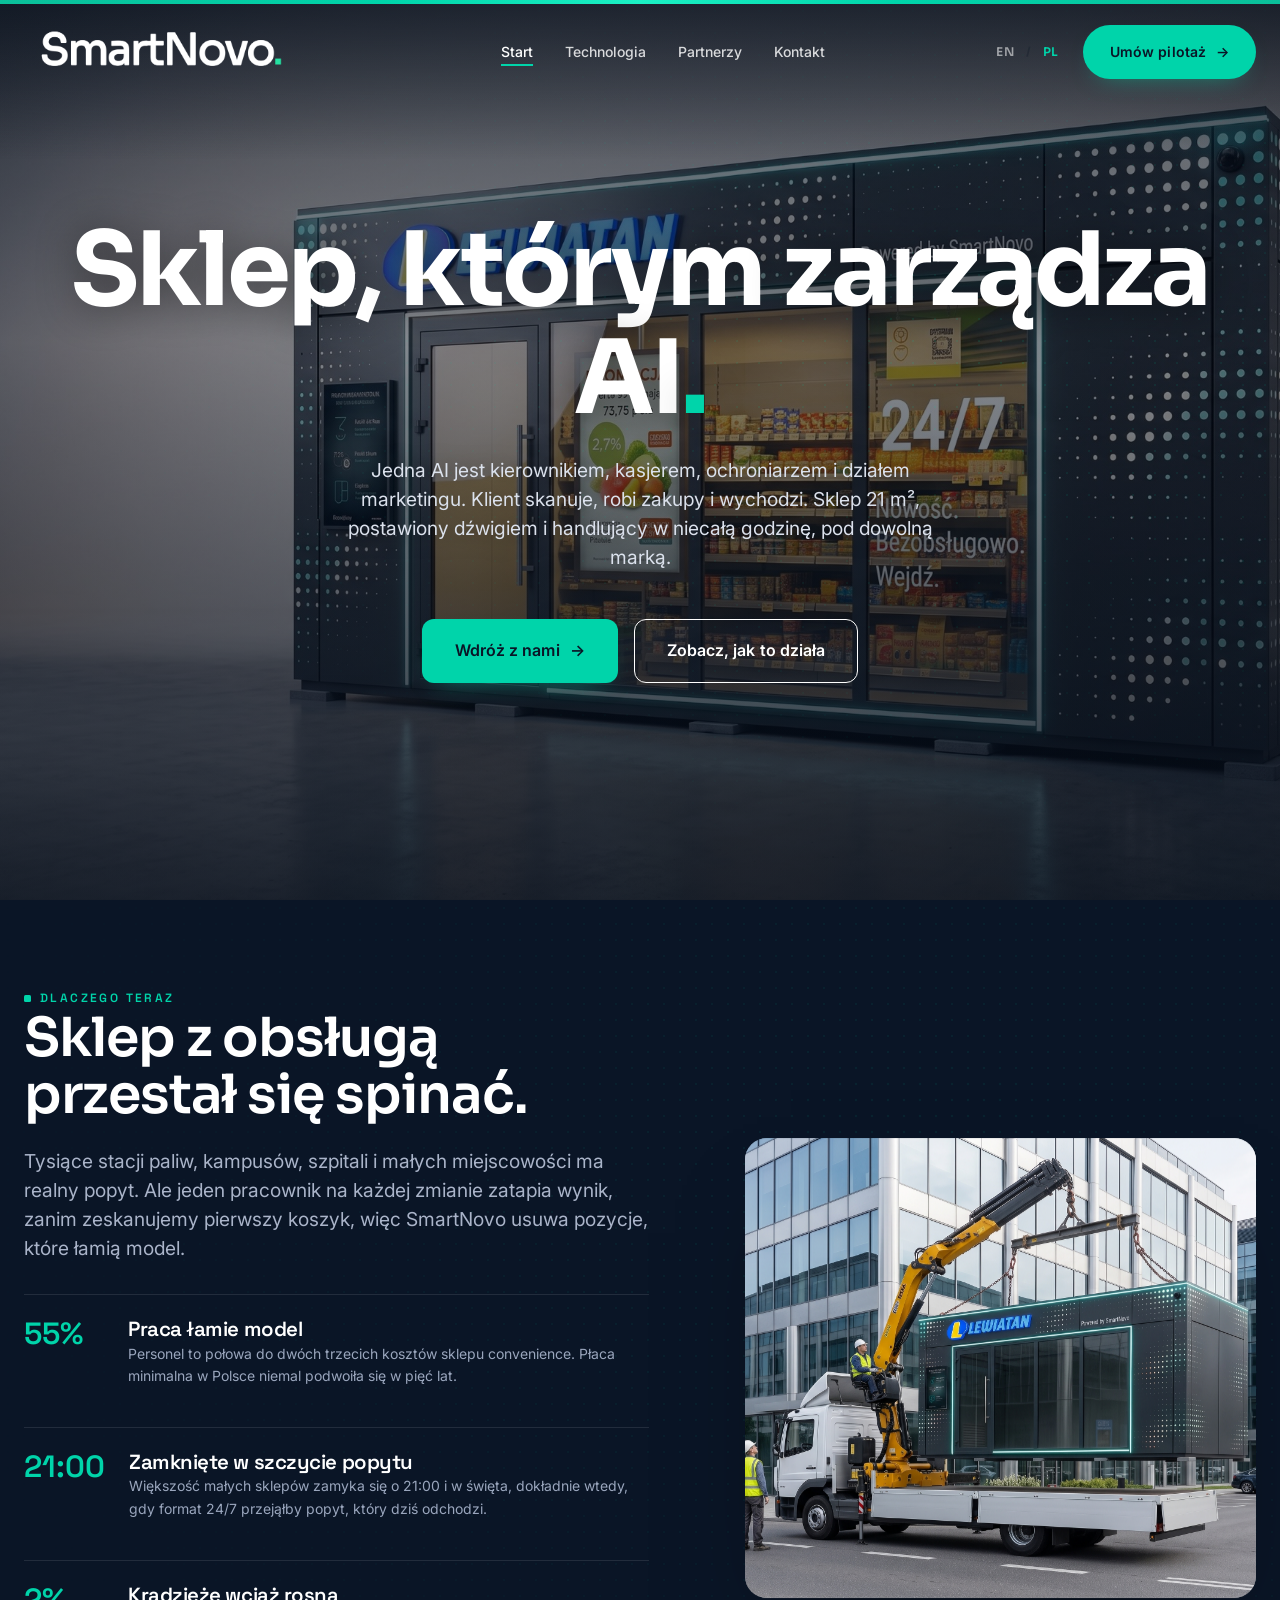
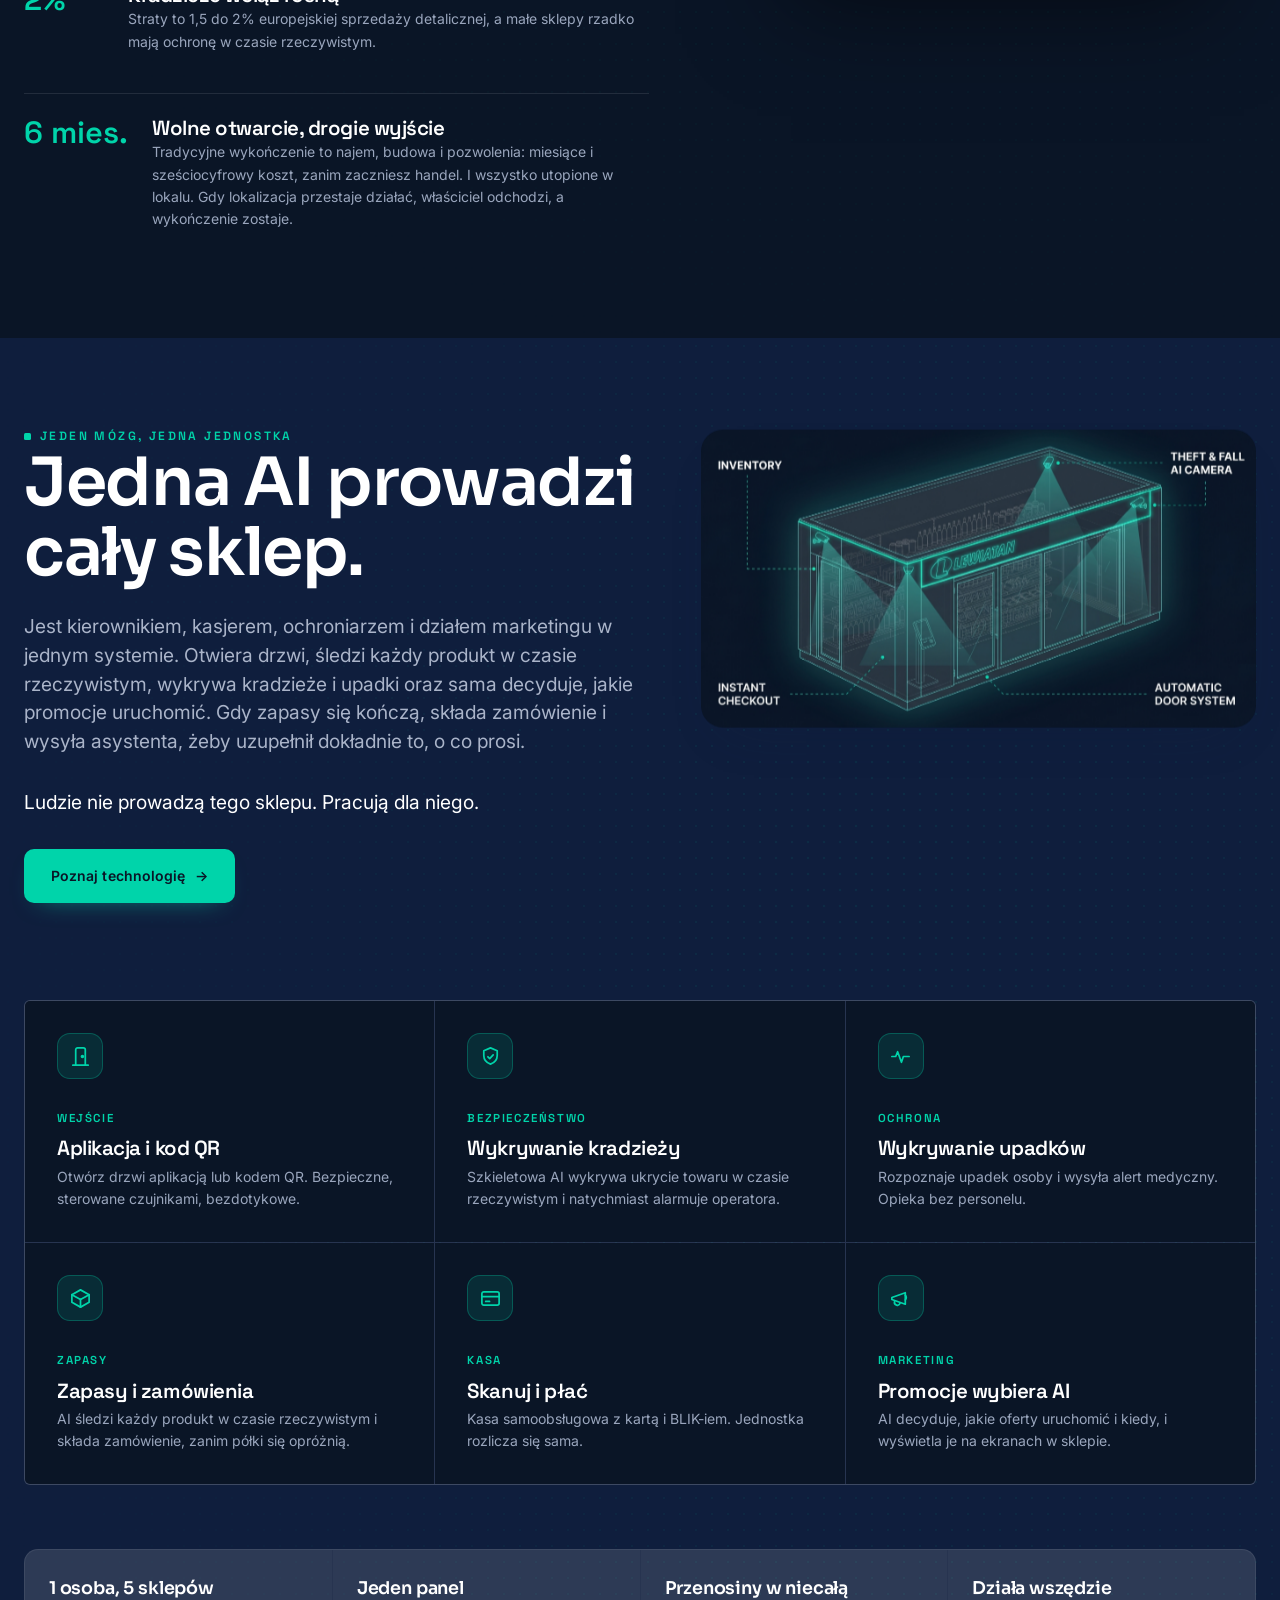
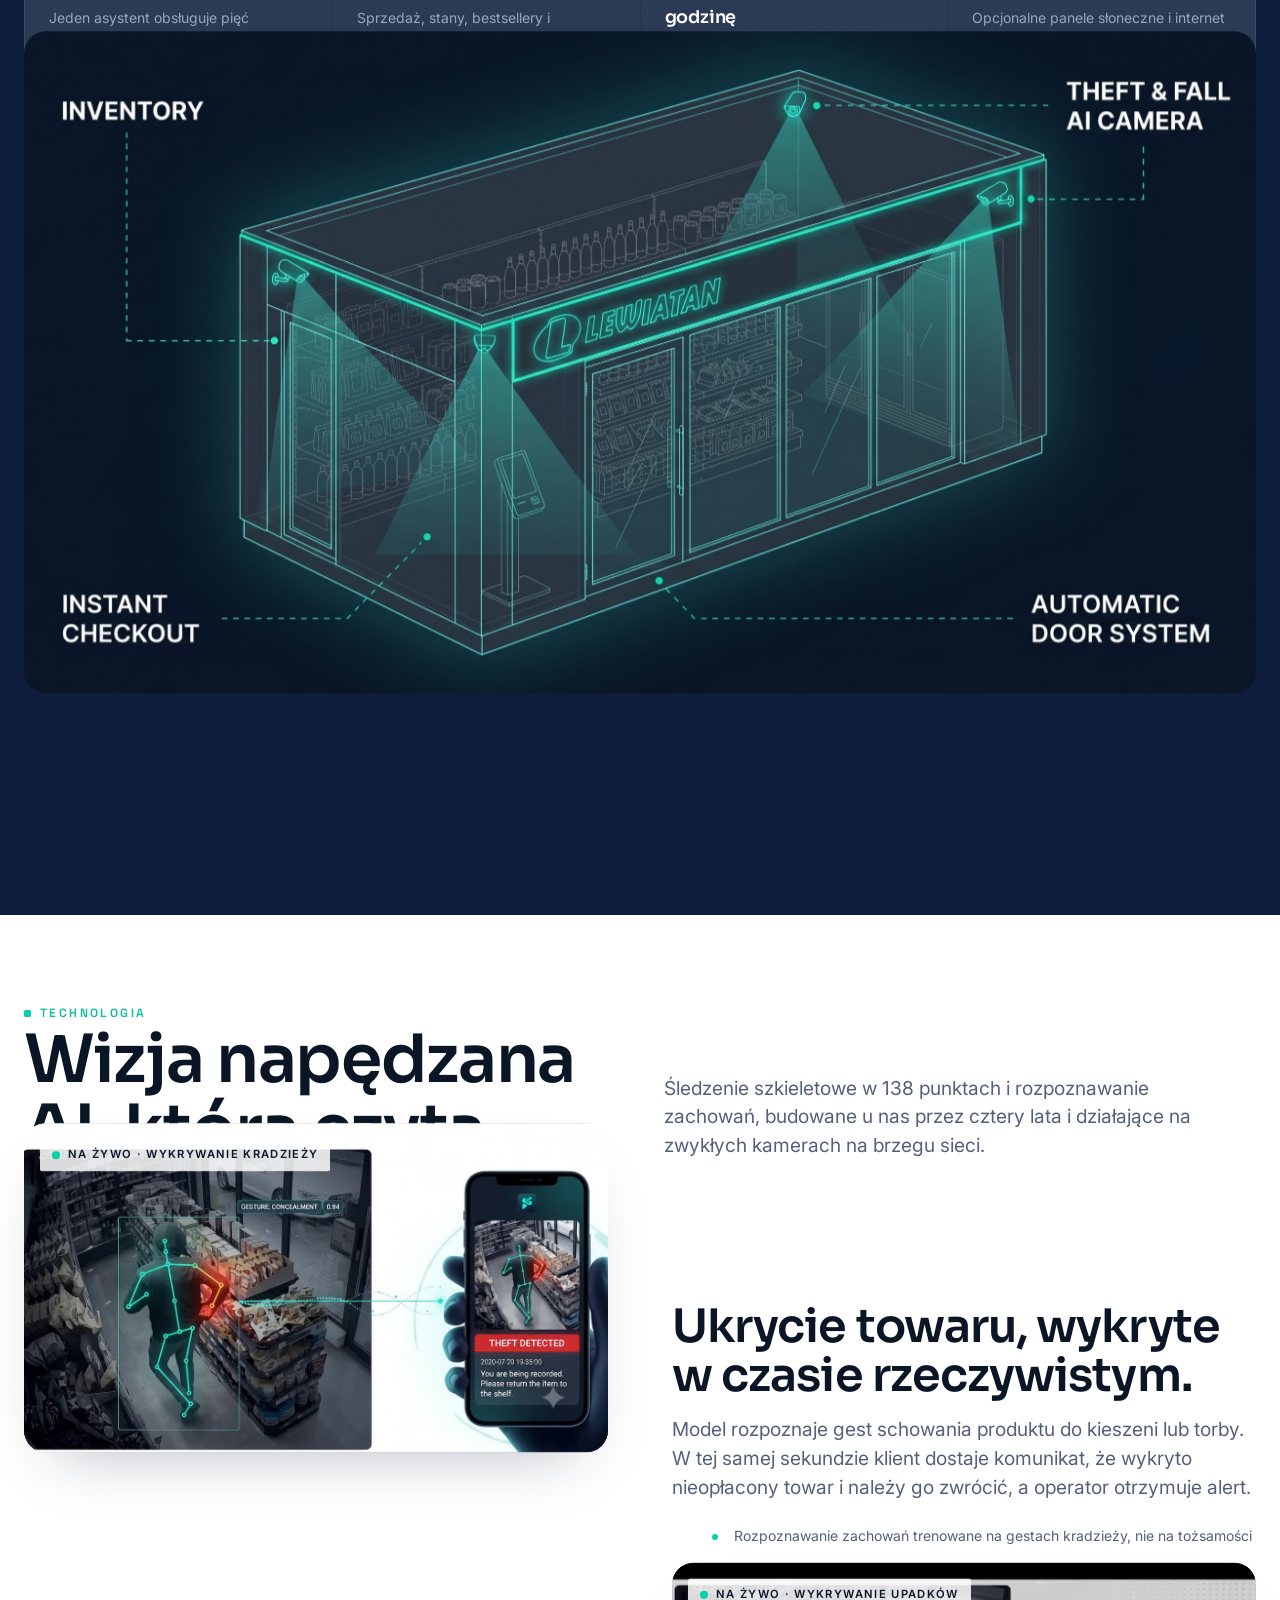
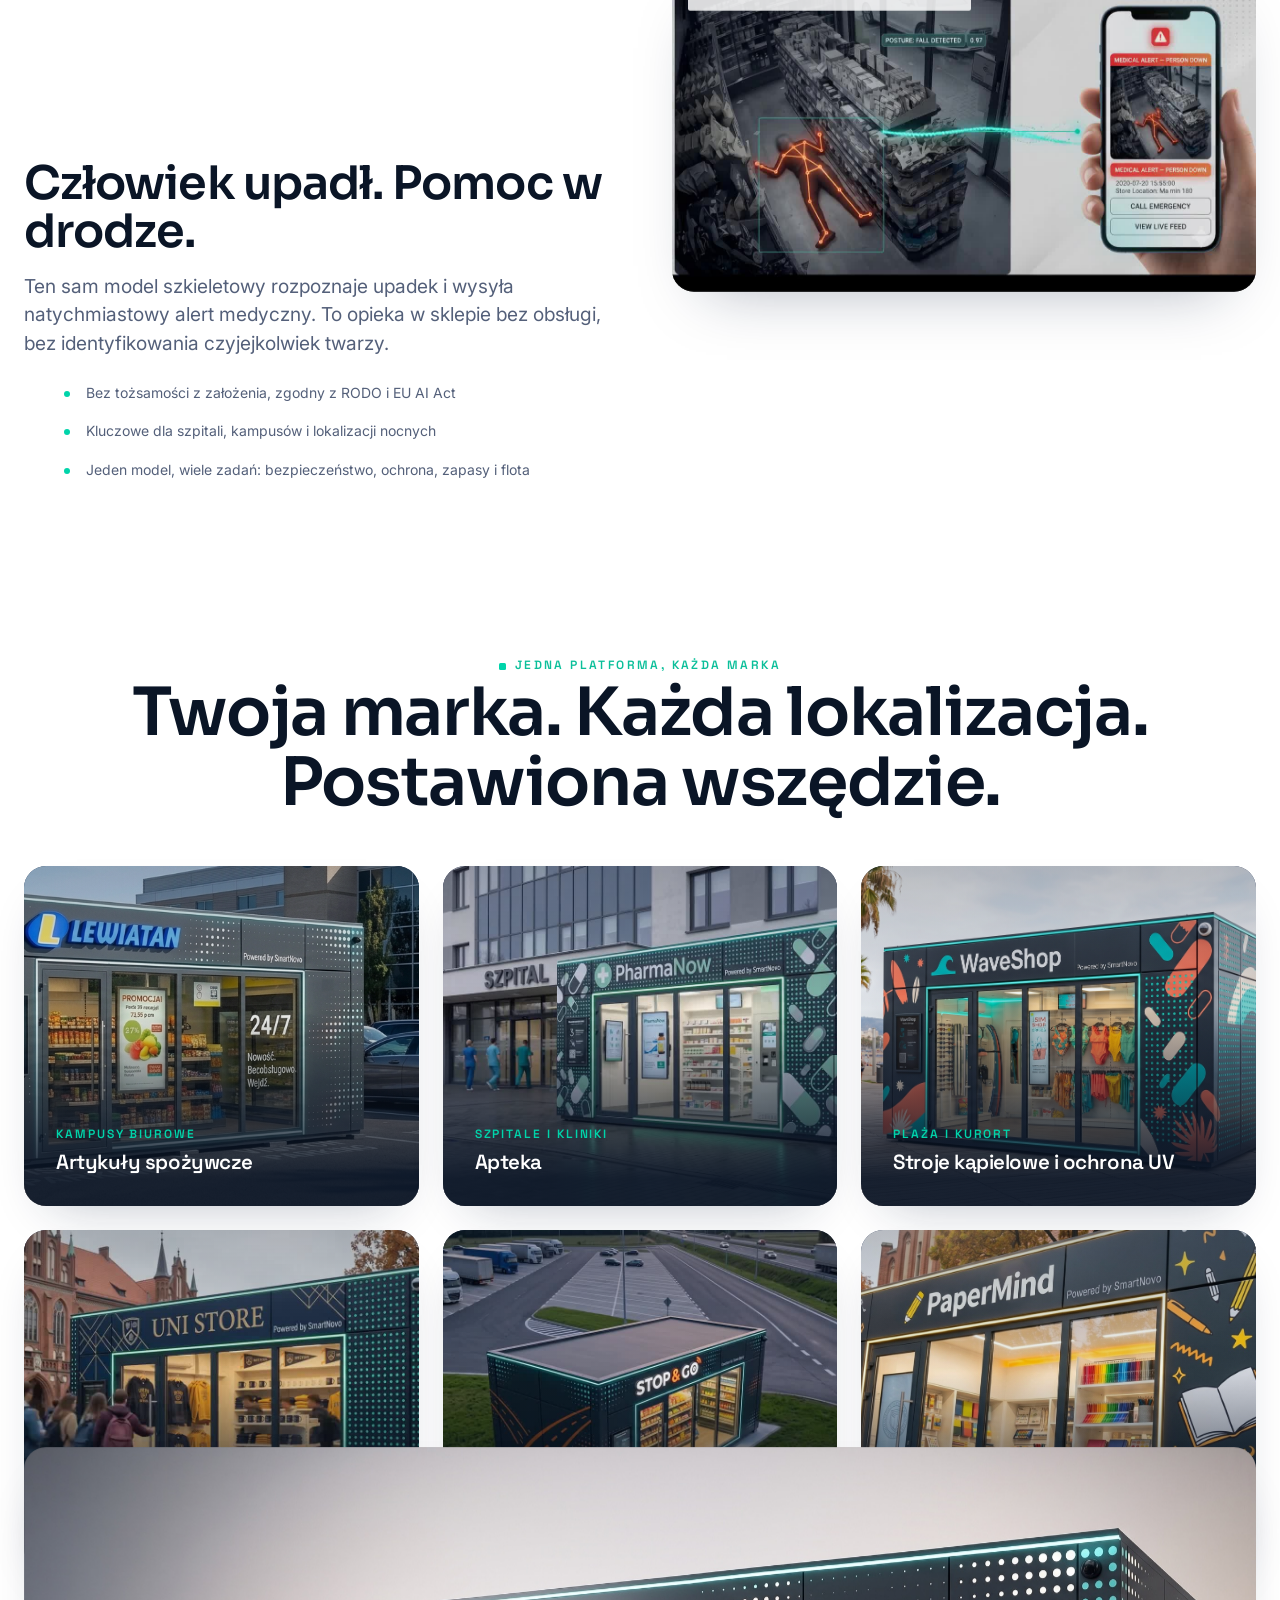
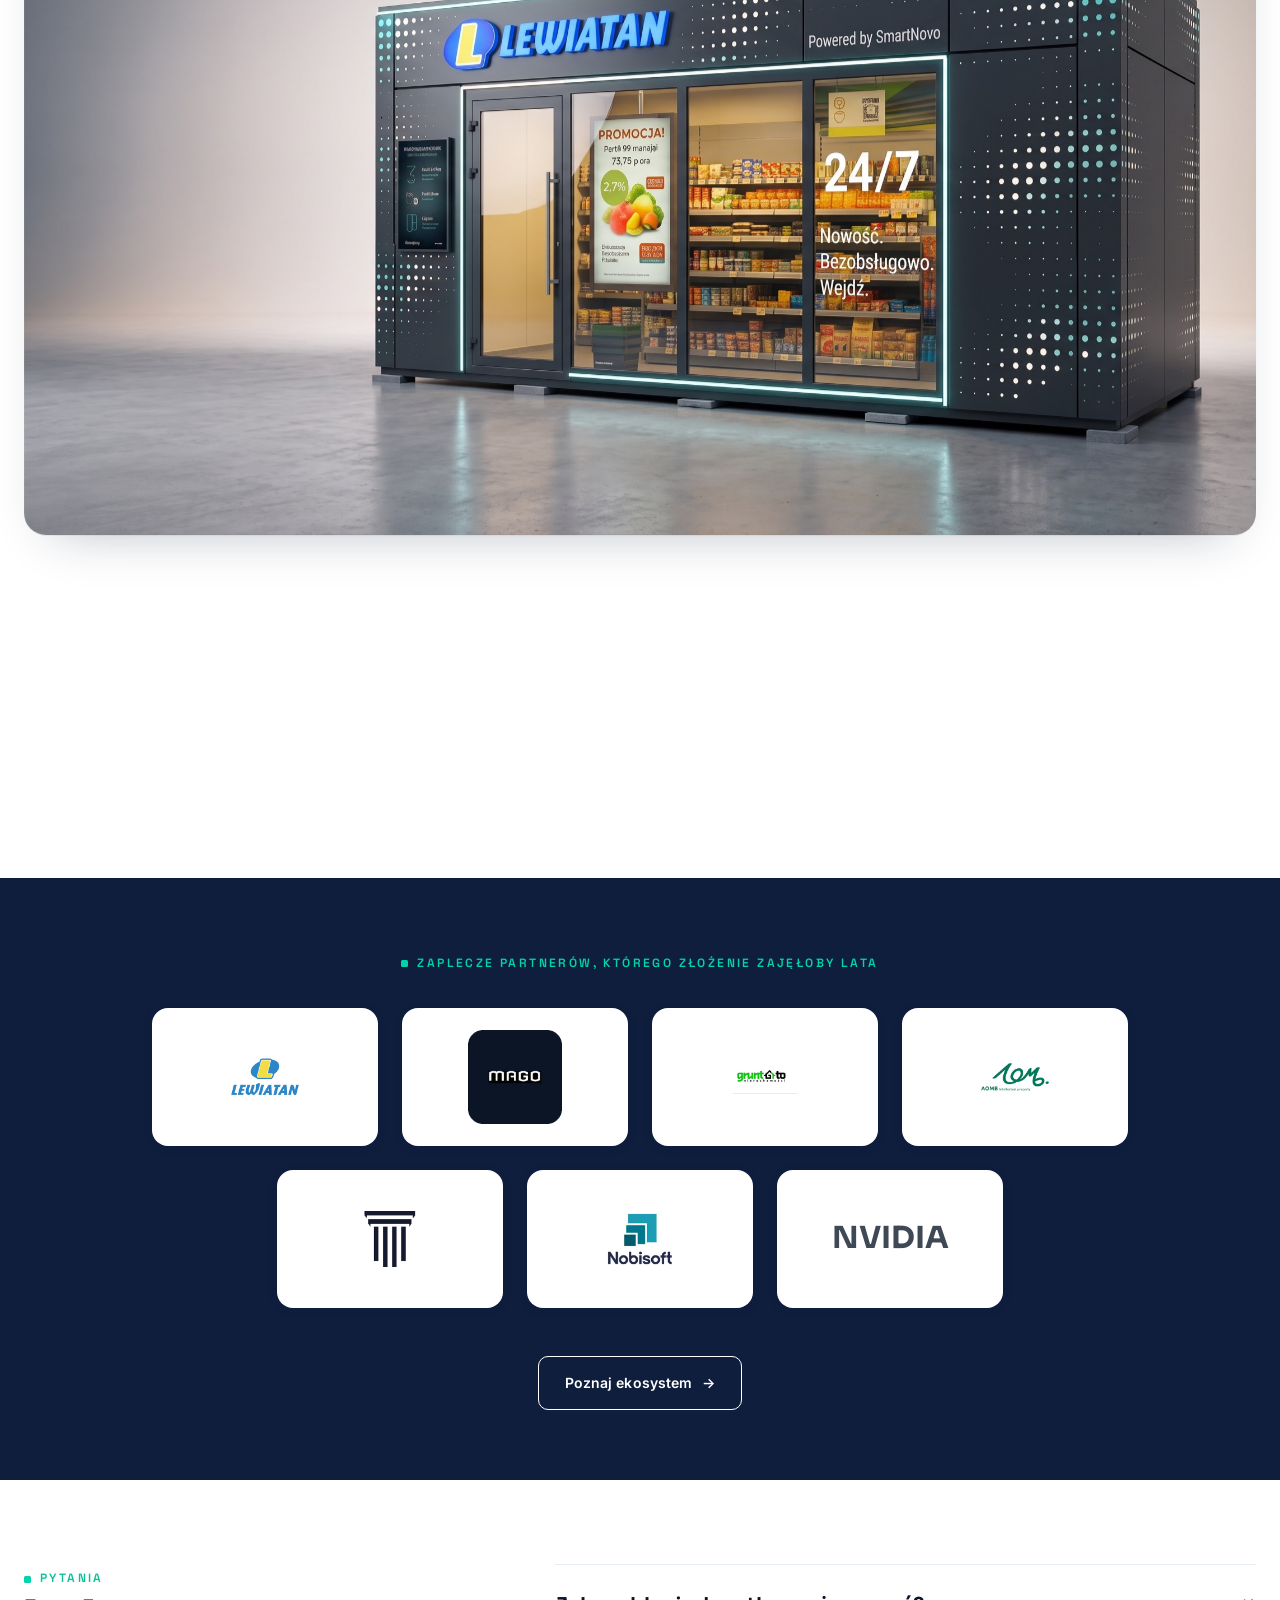
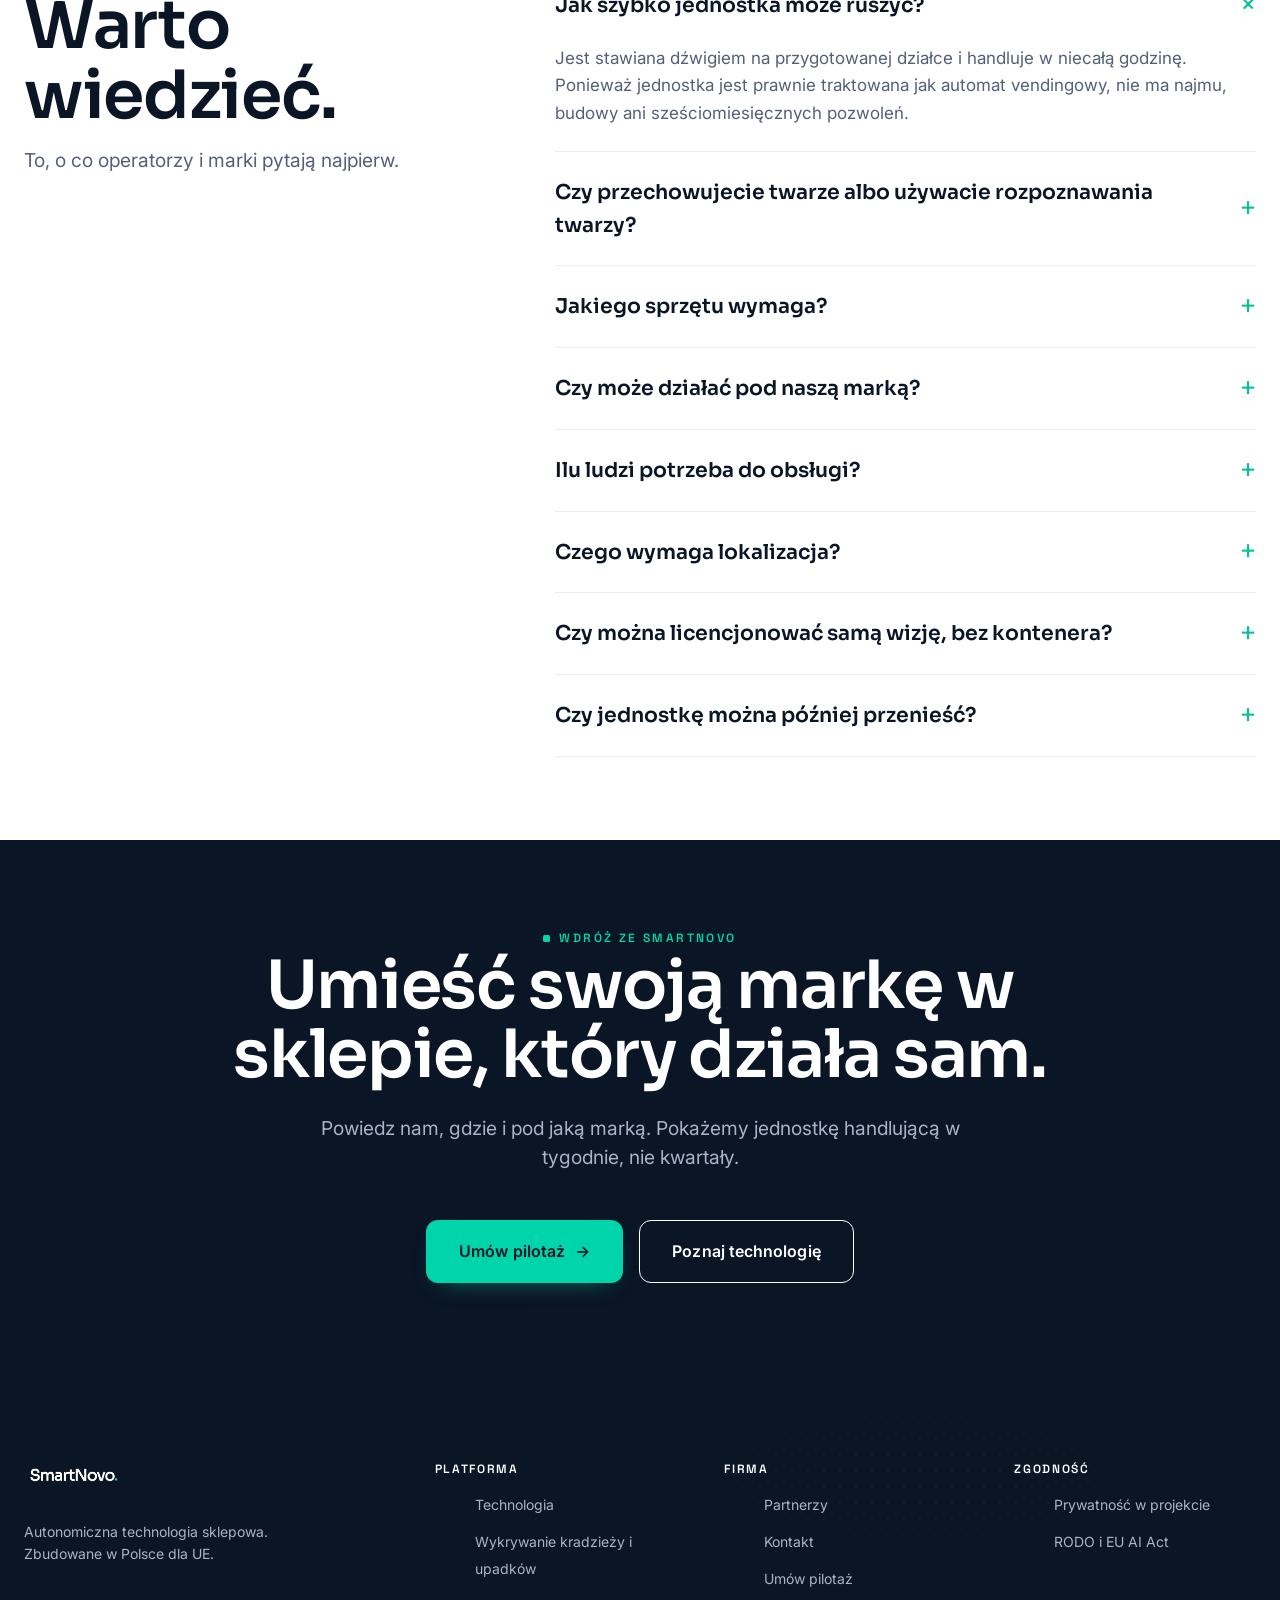
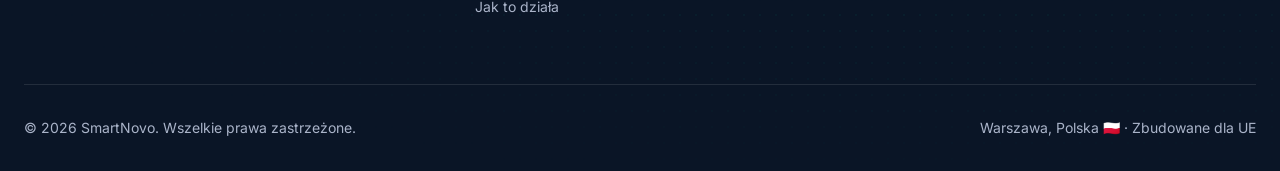
==== commit eacf1ed0: "Rework site: AI-first brand messaging, real logos, new hero/tech videos, mobile optimization, PL par" ====
--- a/pl/index.html
+++ b/pl/index.html
@@ -3,8 +3,8 @@
 <head>
 <meta charset="UTF-8">
 <meta name="viewport" content="width=device-width, initial-scale=1.0">
-<title>SmartNovo · Sklep, który działa sam</title>
-<meta name="description" content="SmartNovo to autonomiczna platforma sklepów kontenerowych. Jedna AI obsługuje wejście, bezpieczeństwo, zapasy i kasę, bez personelu, przenośna w godzinę. Zbudowane w Polsce dla UE.">
+<title>SmartNovo · Sklep, którym zarządza AI</title>
+<meta name="description" content="SmartNovo tworzy autonomiczną technologię sklepową. Jedna AI jest kierownikiem, kasjerem, ochroniarzem i działem marketingu sklepu 21 m², który przenosi się w niecałą godzinę. Zbudowane w Polsce dla UE.">
 <link rel="icon" href="../assets/img/favicon.svg" type="image/svg+xml">
 <link rel="preconnect" href="https://fonts.googleapis.com">
 <link rel="preconnect" href="https://fonts.gstatic.com" crossorigin>
@@ -19,12 +19,13 @@
 <header class="site-header" id="siteHeader">
   <div class="wrap nav">
     <a class="brand" href="index.html" aria-label="SmartNovo — strona główna">
-      <span class="w">Smart<em>Novo</em></span>
+      <img class="logo logo--ink" src="../assets/img/logo/wordmark-ink.png" alt="SmartNovo">
+      <img class="logo logo--white" src="../assets/img/logo/wordmark-white.png" alt="SmartNovo">
     </a>
     <nav aria-label="Główna">
       <ul class="nav-links" id="navLinks">
         <li><a href="index.html" aria-current="page">Start</a></li>
-        <li><a href="product.html">Produkt i technologia</a></li>
+        <li><a href="product.html">Technologia</a></li>
         <li><a href="partners.html">Partnerzy</a></li>
         <li><a href="contact.html">Kontakt</a></li>
       </ul>
@@ -42,16 +43,15 @@
 <!-- HERO -->
 <section class="hero">
   <video class="hero__video" autoplay muted loop playsinline
-         poster="../assets/img/poster-cv-eye.jpg" preload="metadata">
-    <source src="../assets/video/cv-eye.mp4" type="video/mp4">
+         poster="../assets/img/unit-render.jpg" preload="metadata" data-mobile-src="../assets/video/hero-main-720.mp4">
+    <source src="../assets/video/hero-main.mp4" type="video/mp4">
   </video>
   <div class="hero__scrim"></div>
   <span class="hero__dots" aria-hidden="true"></span>
   <div class="wrap hero__inner">
-    <span class="eyebrow">Autonomiczna platforma sklepowa</span>
-    <h1><span class="word">Sklep,</span> <span class="word">który</span> <span class="word">działa</span> <span class="word">sam<span style="color:var(--teal)">.</span></span></h1>
-    <p class="lead">Jedna AI obsługuje wejście, bezpieczeństwo, zapasy i kasę. Bez personelu. Jednostka 21&nbsp;m²,
-       postawiona dźwigiem i handlująca w niecałą godzinę, pod dowolną marką.</p>
+    <h1><span class="word">Sklep,</span> <span class="word">którym</span> <span class="word">zarządza</span> <span class="word">AI<span style="color:var(--teal)">.</span></span></h1>
+    <p class="lead">Jedna AI jest kierownikiem, kasjerem, ochroniarzem i działem marketingu. Klient skanuje, robi
+       zakupy i wychodzi. Sklep 21&nbsp;m², postawiony dźwigiem i handlujący w niecałą godzinę, pod dowolną marką.</p>
     <div class="hero__cta">
       <a class="btn btn--primary btn--lg" href="contact.html">Wdróż z nami <span class="arr">→</span></a>
       <a class="btn btn--ghost btn--lg" href="#how">Zobacz, jak to działa</a>
@@ -64,7 +64,7 @@
   <div class="wrap whynow__grid">
     <div class="reveal">
       <span class="eyebrow">Dlaczego teraz</span>
-      <h2 style="font-size:var(--fs-h1); max-width:16ch">Sklep z obsługą przestał się spinać.</h2>
+      <h2 style="font-size:clamp(2.1rem,4.2vw,3.4rem)">Sklep z obsługą <br>przestał się spinać.</h2>
       <p class="lead" style="margin-top:var(--s3)">Tysiące stacji paliw, kampusów, szpitali i małych miejscowości ma realny
          popyt. Ale jeden pracownik na każdej zmianie zatapia wynik, zanim zeskanujemy pierwszy koszyk, więc SmartNovo usuwa
          pozycje, które łamią model.</p>
@@ -76,12 +76,12 @@
         <div class="whynow__card"><div class="big"><span data-count="2" data-suffix="%">2%</span></div>
           <div><h3>Kradzieże wciąż rosną</h3><p>Straty to 1,5 do 2% europejskiej sprzedaży detalicznej, a małe sklepy rzadko mają ochronę w czasie rzeczywistym.</p></div></div>
         <div class="whynow__card"><div class="big">6 mies.</div>
-          <div><h3>Wolne, kosztowne otwarcie</h3><p>Tradycyjne wykończenie to najem, budowa i pozwolenia. To miesiące i sześciocyfrowy koszt, zanim zaczniesz handel.</p></div></div>
+          <div><h3>Wolne otwarcie, drogie wyjście</h3><p>Tradycyjne wykończenie to najem, budowa i pozwolenia: miesiące i sześciocyfrowy koszt, zanim zaczniesz handel. I wszystko utopione w lokalu. Gdy lokalizacja przestaje działać, właściciel odchodzi, a wykończenie zostaje.</p></div></div>
       </div>
     </div>
     <div class="whynow__media float-media" style="background-image:url(../assets/img/store-crane-delivery.jpg)">
       <video autoplay muted loop playsinline data-play-in-view data-clip-start="0" data-clip-end="3"
-             poster="../assets/img/store-crane-delivery.jpg" preload="auto">
+             poster="../assets/img/store-crane-delivery.jpg" preload="metadata">
         <source src="../assets/video/crane-lift.mp4" type="video/mp4">
       </video>
     </div>
@@ -95,16 +95,18 @@
       <div>
         <span class="eyebrow">Jeden mózg, jedna jednostka</span>
         <h2 style="font-size:var(--fs-h1)">Jedna AI prowadzi cały sklep.</h2>
-        <p class="lead">Ta sama wizja komputerowa, która zatrzymuje kradzieże, śledzi też zapasy, otwiera drzwi,
-           rejestruje klientów i wykrywa upadki. Jeden mózg, jednostka 21&nbsp;m² i zero personelu. Postawiona dźwigiem
-           i handlująca w niecałą godzinę.</p>
+        <p class="lead">Jest kierownikiem, kasjerem, ochroniarzem i działem marketingu w jednym systemie. Otwiera
+           drzwi, śledzi każdy produkt w czasie rzeczywistym, wykrywa kradzieże i upadki oraz sama decyduje, jakie
+           promocje uruchomić. Gdy zapasy się kończą, składa zamówienie i wysyła asystenta, żeby uzupełnił dokładnie
+           to, o co prosi.</p>
+        <p class="lead" style="margin-top:var(--s3); color:var(--paper)">Ludzie nie prowadzą tego sklepu. Pracują dla niego.</p>
         <div class="hero__cta" style="margin-top:var(--s4)">
           <a class="btn btn--primary" href="product.html">Poznaj technologię <span class="arr">→</span></a>
         </div>
       </div>
       <div class="split__media float-media">
-        <video autoplay muted loop playsinline data-play-in-view poster="../assets/img/diagram-cutaway.jpg" preload="auto">
-          <source src="../assets/video/diagram-anim.mp4" type="video/mp4">
+        <video autoplay muted loop playsinline data-play-in-view poster="../assets/img/diagram-cutaway.jpg" preload="metadata" data-mobile-src="../assets/video/schematics-720.mp4">
+          <source src="../assets/video/schematics.mp4" type="video/mp4">
         </video>
       </div>
     </div>
@@ -123,13 +125,26 @@
         <span class="k">Ochrona</span><h3>Wykrywanie upadków</h3><p>Rozpoznaje upadek osoby i wysyła alert medyczny. Opieka bez personelu.</p></div>
       <div class="node lift">
         <span class="ic"><svg viewBox="0 0 24 24" fill="none" stroke="currentColor" stroke-width="1.8" stroke-linecap="round" stroke-linejoin="round"><path d="M21 8l-9-5-9 5 9 5 9-5z"/><path d="M3 8v8l9 5 9-5V8"/><path d="M12 13v8"/></svg></span>
-        <span class="k">Zapasy</span><h3>Zapasy na żywo</h3><p>Stany magazynowe oparte na wizji, podpowiedzi uzupełnień i sygnały strat.</p></div>
+        <span class="k">Zapasy</span><h3>Zapasy i zamówienia</h3><p>AI śledzi każdy produkt w czasie rzeczywistym i składa zamówienie, zanim półki się opróżnią.</p></div>
       <div class="node lift">
         <span class="ic"><svg viewBox="0 0 24 24" fill="none" stroke="currentColor" stroke-width="1.8" stroke-linecap="round" stroke-linejoin="round"><rect x="3" y="5" width="18" height="14" rx="2"/><path d="M3 10h18"/><path d="M7 15h4"/></svg></span>
         <span class="k">Kasa</span><h3>Skanuj i płać</h3><p>Kasa samoobsługowa z kartą i BLIK-iem. Jednostka rozlicza się sama.</p></div>
       <div class="node lift">
-        <span class="ic"><svg viewBox="0 0 24 24" fill="none" stroke="currentColor" stroke-width="1.8" stroke-linecap="round" stroke-linejoin="round"><rect x="3" y="3" width="7" height="9" rx="1.2"/><rect x="14" y="3" width="7" height="5" rx="1.2"/><rect x="14" y="12" width="7" height="9" rx="1.2"/><rect x="3" y="16" width="7" height="5" rx="1.2"/></svg></span>
-        <span class="k">Flota</span><h3>Jeden panel</h3><p>Zapasy, sprzedaż, alerty i cała flota w jednym widoku.</p></div>
+        <span class="ic"><svg viewBox="0 0 24 24" fill="none" stroke="currentColor" stroke-width="1.8" stroke-linecap="round" stroke-linejoin="round"><path d="M3 11l14-5v12L3 13v-2z"/><path d="M11.6 16.8a3 3 0 0 1-5.8-1.6"/><path d="M17 8.5a4 4 0 0 1 0 5"/></svg></span>
+        <span class="k">Marketing</span><h3>Promocje wybiera AI</h3><p>AI decyduje, jakie oferty uruchomić i kiedy, i wyświetla je na ekranach w sklepie.</p></div>
+    </div>
+
+    <div class="ai-facts reveal-stagger">
+      <div class="f"><b>1 osoba, 5 sklepów</b><span>Jeden asystent obsługuje pięć kontenerów. AI mówi mu, co przywieźć i dokąd.</span></div>
+      <div class="f"><b>Jeden panel</b><span>Sprzedaż, stany, bestsellery i zamówienia dla każdej jednostki, w jednym widoku AI.</span></div>
+      <div class="f"><b>Przenosiny w niecałą godzinę</b><span>Cały sklep, z towarem na półkach, wjeżdża na małą ciężarówkę i otwiera się w lepszym miejscu.</span></div>
+      <div class="f"><b>Działa wszędzie</b><span>Opcjonalne panele słoneczne i internet Starlink, więc odległe lokalizacje nie są przeszkodą.</span></div>
+    </div>
+
+    <div class="team-photo float-media reveal" style="margin-top:var(--s5)">
+      <video autoplay muted loop playsinline data-play-in-view poster="../assets/img/diagram-cutaway.jpg" preload="metadata" style="width:100%; display:block" data-mobile-src="../assets/video/ai-thinking-720.mp4">
+        <source src="../assets/video/ai-thinking.mp4" type="video/mp4">
+      </video>
     </div>
   </div>
 </section>
@@ -140,7 +155,7 @@
     <div class="tech-intro reveal" style="margin-bottom:var(--s6)">
       <div>
         <span class="eyebrow">Technologia</span>
-        <h2 style="font-size:var(--fs-h1)">Wizja, która czyta ruch, nigdy twarze.</h2>
+        <h2 style="font-size:var(--fs-h1)">Wizja napędzana AI, która czyta ruch.</h2>
       </div>
       <p class="lead">Śledzenie szkieletowe w 138 punktach i rozpoznawanie zachowań, budowane u nas przez
          cztery lata i działające na zwykłych kamerach na brzegu sieci.</p>
@@ -150,8 +165,8 @@
     <div class="cv-block reveal">
       <div class="cv-block__media float-media" style="background-image:url(../assets/img/poster-theft-detection.jpg)">
         <span class="cv-block__tag"><span class="dot"></span> Na żywo · wykrywanie kradzieży</span>
-        <video autoplay muted loop playsinline data-play-in-view poster="../assets/img/poster-theft-detection.jpg" preload="auto">
-          <source src="../assets/video/theft-detection.mp4" type="video/mp4">
+        <video autoplay muted loop playsinline data-play-in-view poster="../assets/img/poster-theft-detection.jpg" preload="metadata">
+          <source src="../assets/video/stealing.mp4" type="video/mp4">
         </video>
       </div>
       <div>
@@ -170,8 +185,8 @@
     <div class="cv-block cv-block--rev reveal" style="margin-top:var(--s8)">
       <div class="cv-block__media float-media" style="background-image:url(../assets/img/poster-fall-detection.jpg)">
         <span class="cv-block__tag"><span class="dot"></span> Na żywo · wykrywanie upadków</span>
-        <video autoplay muted loop playsinline data-play-in-view data-clip-start="3" poster="../assets/img/poster-fall-detection.jpg" preload="auto">
-          <source src="../assets/video/fall-detection.mp4" type="video/mp4">
+        <video autoplay muted loop playsinline data-play-in-view poster="../assets/img/poster-fall-detection.jpg" preload="metadata">
+          <source src="../assets/video/medical-alert.mp4" type="video/mp4">
         </video>
       </div>
       <div>
@@ -188,68 +203,50 @@
   </div>
 </section>
 
-<!-- TRAKCJA -->
-<section class="section traction reveal">
-  <div class="wrap">
-    <div class="tech-intro" style="margin-bottom:var(--s5)">
-      <div>
-        <span class="eyebrow">Trakcja</span>
-        <h2 style="font-size:var(--fs-h1)">Już handluje. To nie koncept.</h2>
-      </div>
-      <p class="lead">Jednostki pod marką Lewiatan działają dziś w Polsce. To pierwsze 90 dni na trzech jednostkach,
-         z podpisanym zamówieniem na pięć kolejnych od partnera kotwiczącego.</p>
-    </div>
-    <div class="metric-grid reveal-stagger">
-      <div class="metric"><div class="m-num">3</div><div class="m-lbl">jednostki działające i w testach</div></div>
-      <div class="metric"><div class="m-num">+5</div><div class="m-lbl">na podpisanym zamówieniu od partnera</div></div>
-      <div class="metric"><div class="m-num">~1 200</div><div class="m-lbl">zarejestrowanych klientów w 90 dni</div></div>
-      <div class="metric"><div class="m-num">~27 tys.</div><div class="m-lbl">przetworzonych transakcji</div></div>
-      <div class="metric"><div class="m-num">99%</div><div class="m-lbl">dostępności w pierwszych 90 dniach</div></div>
-      <div class="metric"><div class="m-num">1 800 PLN</div><div class="m-lbl">średni przychód na jednostkę dziennie</div></div>
-      <div class="metric"><div class="m-num">18 PLN</div><div class="m-lbl">średni koszyk</div></div>
-      <div class="metric"><div class="m-num">4 lata</div><div class="m-lbl">własnego R&amp;D za technologią wizji</div></div>
-    </div>
-    <p class="foot-note">Zakotwiczeni w Lewiatanie, z naszym CEO w zarządzie sieci, i chronieni wzorem wspólnotowym UE&nbsp;#015135640.</p>
-  </div>
-</section>
-
 <!-- KAŻDA MARKA, KAŻDA LOKALIZACJA -->
 <section class="section">
   <div class="wrap reveal" style="text-align:center; margin-inline:auto">
     <span class="eyebrow" style="justify-content:center">Jedna platforma, każda marka</span>
-    <h2 style="font-size:var(--fs-h1)">Twoja marka. Każda lokalizacja.<br>Postawiona wszędzie.</h2>
+    <h2 style="font-size:var(--fs-h1)">Twoja marka. Każda lokalizacja. <br>Postawiona wszędzie.</h2>
   </div>
   <div class="wrap reveal-stagger ind-grid" style="margin-top:var(--s5)">
     <article class="ind-card lift" style="min-height:340px">
       <img src="../assets/img/store-hospital-day.png" alt="Jednostka SmartNovo Lewiatan na kampusie szpitalnym">
-      <div class="body"><span class="k">Ochrona zdrowia</span><h3>Kampusy szpitalne</h3></div>
+      <div class="body"><span class="k">Kampusy biurowe</span><h3>Artykuły spożywcze</h3></div>
     </article>
     <article class="ind-card lift" style="min-height:340px">
       <video autoplay muted loop playsinline data-play-in-view poster="../assets/img/poster-pharmacy.jpg" preload="metadata">
         <source src="../assets/video/pharmacy.mp4" type="video/mp4"></video>
-      <div class="body"><span class="k">Apteka</span><h3>PharmaNow</h3></div>
+      <div class="body"><span class="k">Szpitale i kliniki</span><h3>Apteka</h3></div>
     </article>
     <article class="ind-card lift" style="min-height:340px">
       <img src="../assets/img/store-beach-waveshop.jpg" alt="Sezonowa jednostka WaveShop na promenadzie">
-      <div class="body"><span class="k">Plaża i kurort</span><h3>WaveShop</h3></div>
+      <div class="body"><span class="k">Plaża i kurort</span><h3>Stroje kąpielowe i ochrona UV</h3></div>
     </article>
     <article class="ind-card lift" style="min-height:340px">
       <video autoplay muted loop playsinline data-play-in-view poster="../assets/img/poster-entering-uni.jpg" preload="metadata">
         <source src="../assets/video/entering-uni.mp4" type="video/mp4"></video>
-      <div class="body"><span class="k">Kampus</span><h3>Uni Store</h3></div>
+      <div class="body"><span class="k">Kampus uczelni</span><h3>Odzież i gadżety</h3></div>
     </article>
     <article class="ind-card lift" style="min-height:340px">
       <video autoplay muted loop playsinline data-play-in-view poster="../assets/img/poster-hero-reststop.jpg" preload="metadata">
         <source src="../assets/video/rest-stop.mp4" type="video/mp4"></video>
-      <div class="body"><span class="k">Autostrada</span><h3>Stacje i MOP-y</h3></div>
-    </article>
-    <article class="ind-card lift" style="min-height:340px">
-      <img src="../assets/img/store-scan-enter.jpg" alt="Klient skanuje, by wejść do jednostki convenience SmartNovo">
-      <div class="body"><span class="k">Convenience</span><h3>Główna ulica</h3></div>
+      <div class="body"><span class="k">Autostrady i stacje</span><h3>Convenience 24/7</h3></div>
+    </article>
+    <article class="ind-card lift" style="min-height:340px">
+      <img src="../assets/img/store-papermind.jpg" alt="Jednostka PaperMind z artykułami szkolnymi przy szkole">
+      <div class="body"><span class="k">Szkoły</span><h3>Książki i artykuły piśmienne</h3></div>
     </article>
   </div>
   <p class="lead reveal" style="text-align:center; margin:var(--s4) auto 0">Convenience, apteka, kampus, stacja paliw
      czy kurort. Jednostka jest ta sama, a marka jest Twoja.</p>
+  <div class="wrap reveal" style="margin-top:var(--s5)">
+    <div class="team-photo float-media">
+      <video autoplay muted loop playsinline data-play-in-view poster="../assets/img/unit-render.jpg" preload="metadata" style="width:100%; display:block">
+        <source src="../assets/video/brand-reel.mp4" type="video/mp4">
+      </video>
+    </div>
+  </div>
 </section>
 
 <!-- PARTNERZY -->
@@ -294,7 +291,15 @@
       </details>
       <details class="faq-item">
         <summary>Czy może działać pod naszą marką?</summary>
-        <div class="faq-a">Tak. Jednostka 21 m² pod spodem jest ta sama, a marka na zewnątrz jest Twoja. Convenience, apteka, kampus, stacja czy kurort.</div>
+        <div class="faq-a">Tak. Jednostka 21 m² pod spodem jest ta sama, a zewnątrz w pełni personalizujemy Twoim projektem i oklejeniem. Ekrany w sklepie wyświetlają Twoje promocje i reklamy. Convenience, apteka, kampus, stacja czy kurort.</div>
+      </details>
+      <details class="faq-item">
+        <summary>Ilu ludzi potrzeba do obsługi?</summary>
+        <div class="faq-a">Jednego. Jeden asystent obsługuje do pięciu kontenerów, a panel AI mówi mu dokładnie, co przywieźć i do którego sklepu. Całą resztę, od kasy po zamówienia, AI robi sama.</div>
+      </details>
+      <details class="faq-item">
+        <summary>Czego wymaga lokalizacja?</summary>
+        <div class="faq-a">Tylko gruntu. Jednostka podłącza się do sieci albo działa na opcjonalnych panelach słonecznych, internet zapewnia Starlink, a w środku działają lodówki i zamrażarki, więc sprawdzają się nawet odległe miejsca.</div>
       </details>
       <details class="faq-item">
         <summary>Czy można licencjonować samą wizję, bez kontenera?</summary>
@@ -302,7 +307,7 @@
       </details>
       <details class="faq-item">
         <summary>Czy jednostkę można później przenieść?</summary>
-        <div class="faq-a">Tak. Jednostka przenosi się na nową lokalizację w niecałą godzinę, gdy zmienia się popyt, więc słaba lokalizacja nigdy nie jest utopionym kapitałem.</div>
+        <div class="faq-a">Tak. Stalowa jednostka waży około 3,5 tony, więc wjeżdża na małą ciężarówkę i może jechać po drogach, z towarem wciąż na półkach. Gdy lokalizacja nie działa, sklep otwiera się w lepszym miejscu w niecałą godzinę. Nigdy nie tracisz sklepu.</div>
       </details>
     </div>
   </div>
@@ -328,11 +333,11 @@
   <div class="wrap">
     <div class="foot-top">
       <div>
-        <a class="brand" href="index.html"><span class="w">Smart<em>Novo</em></span></a>
-        <p style="margin-top:var(--s2)">Autonomiczna platforma sklepów kontenerowych. Zbudowane w Polsce dla UE.</p>
+        <a class="brand" href="index.html"><img class="logo" src="../assets/img/logo/wordmark-white.png" alt="SmartNovo"></a>
+        <p style="margin-top:var(--s2)">Autonomiczna technologia sklepowa. Zbudowane w Polsce dla UE.</p>
       </div>
       <div class="foot-col"><h4>Platforma</h4><ul>
-        <li><a href="product.html">Produkt i technologia</a></li>
+        <li><a href="product.html">Technologia</a></li>
         <li><a href="product.html#cv">Wykrywanie kradzieży i upadków</a></li>
         <li><a href="index.html#how">Jak to działa</a></li>
       </ul></div>
--- a/css/style.css
+++ b/css/style.css
@@ -594,8 +594,11 @@
   box-shadow:0 2px 22px -14px rgba(15,30,61,.28); }
 .site-header.solid::before{ opacity:0; }
 
-/* ---- Hero legibility without boxes: stronger scrim + soft text shadow ---- */
-.hero__scrim{ background:linear-gradient(to bottom, rgba(6,14,26,.55) 0%, rgba(6,14,26,.22) 38%, rgba(6,14,26,.8) 100%); }
+/* ---- Hero legibility: a flat translucent darkening layer over the video,
+   plus the vertical gradient, so the headline always reads ---- */
+.hero__scrim{ background:
+  linear-gradient(rgba(6,14,26,.34), rgba(6,14,26,.34)),
+  linear-gradient(to bottom, rgba(6,14,26,.55) 0%, rgba(6,14,26,.22) 38%, rgba(6,14,26,.8) 100%); }
 .hero h1{ text-shadow:0 2px 40px rgba(0,0,0,.45); }
 .hero .lead{ text-shadow:0 1px 22px rgba(0,0,0,.55); }
 .hero .eyebrow{ text-shadow:0 1px 12px rgba(0,0,0,.5); }
@@ -752,13 +755,12 @@
 
 /* =========================  MOBILE / TABLET  ============================= */
 @media (max-width:900px){
-  .nav{ height:64px; }
   .nav-cta{ gap:var(--s2); }
   .lang-switch a{ padding:6px 7px; }
-  /* the fixed mobile dropdown sits just under the shorter bar and is fully
+  /* the fixed mobile dropdown sits just under the bar and is fully
      hidden off-screen when closed (no white sliver peeking under the now-
      transparent header) */
-  .nav-links{ inset:68px 0 auto 0; transform:translateY(calc(-100% - 80px)); }
+  .nav-links{ inset:76px 0 auto 0; transform:translateY(calc(-100% - 90px)); }
   .nav-links.open{ transform:translateY(0); }
   /* the dropdown panel is always light, so its links must stay dark even while
      the header is in its transparent (over-hero) state */
@@ -770,6 +772,8 @@
 
 @media (max-width:600px){
   :root{ --fs-display:clamp(2.6rem,12vw,3.6rem); --fs-h1:clamp(2.1rem,8.5vw,3rem); }
+  /* manual heading breaks are tuned for desktop; on phones let text flow */
+  h1 br,h2 br{ display:none; }
   .section{ padding-block:clamp(48px,12vw,72px); }
   .section--tight{ padding-block:clamp(40px,10vw,60px); }
   .hero__inner{ padding-bottom:0; }
@@ -784,7 +788,7 @@
   .metric{ padding:var(--s3); }
   /* partner logos: exactly two per row to showcase them */
   .partner-logos{ gap:var(--s2); }
-  .partner-logos .logo-tile{ width:calc(50% - 8px); max-width:none; height:104px; padding:12px 14px; }
+  .partner-logos .logo-tile{ width:calc(50% - 9px); max-width:none; height:104px; padding:12px 14px; }
   .partner-logos .logo-tile img{ max-height:60px; }
   .partner-grid .p .p-logo{ height:80px; }
   .partner-grid .p .p-logo img{ max-height:72px; }
@@ -799,3 +803,70 @@
   .btn,.nav-links a,.faq-item summary,.lang-switch a{ -webkit-tap-highlight-color:transparent; }
   .faq-item summary{ padding-block:var(--s3); }
 }
+
+/* =========================================================================
+   v9 — OFFICIAL BRAND LOGO, SQUARE BRAND MARK (no animated line),
+   AI-FACT STRIP, UNIT SPEC STRIP, SELL-LINES, TEAM PHOTO
+   ========================================================================= */
+
+/* ---- Official wordmark images; white over the hero, ink on white ---- */
+.brand .logo{ height:72px; width:auto; display:block; }
+.brand .logo--white{ display:none; }
+.site-header:not(.solid) .brand .logo--ink{ display:none; }
+.site-header:not(.solid) .brand .logo--white{ display:block; }
+.site-header .nav{ height:96px; }
+.site-footer .brand .logo{ height:26px; }
+@media (max-width:900px){ .site-header .nav{ height:72px; } .brand .logo{ height:52px; } }
+@media (max-width:600px){ .brand .logo{ height:44px; } .site-footer .brand .logo{ height:22px; } }
+
+/* ---- Eyebrow: the animated line read as template filler. Replaced with the
+   brand's square period, small and still. ---- */
+.eyebrow{ gap:9px; }
+.eyebrow::before{ width:7px; height:7px; border-radius:1.5px; background:var(--teal);
+  animation:none !important; }
+
+/* ---- Fact strip inside the One Brain section (dark) ---- */
+.ai-facts{ display:grid; grid-template-columns:repeat(4,1fr); gap:1px; background:var(--line-dark);
+  border:1px solid var(--line-dark); border-radius:var(--radius); overflow:hidden; margin-top:var(--s6); }
+.ai-facts .f{ background:rgba(255,255,255,.03); padding:var(--s3) var(--s3);
+  transition:background .3s var(--ease); }
+.ai-facts .f:hover{ background:rgba(255,255,255,.06); }
+.ai-facts .f b{ display:block; font-family:var(--display); font-weight:600; font-size:1.1rem;
+  color:var(--paper); margin-bottom:5px; letter-spacing:-.01em; }
+.ai-facts .f span{ font-size:var(--fs-sm); color:var(--muted-on-dark); line-height:1.45; display:block; }
+@media (max-width:860px){ .ai-facts{ grid-template-columns:1fr 1fr; } }
+
+/* ---- Unit spec strip (light, product page) ---- */
+.spec-strip{ display:grid; grid-template-columns:repeat(6,1fr); gap:1px; background:var(--line);
+  border:1px solid var(--line); border-radius:var(--radius-lg); overflow:hidden; }
+.spec-strip .spec{ background:#fff; padding:var(--s3); transition:background .3s var(--ease); }
+.spec-strip .spec:hover{ background:var(--paper-2); }
+.spec-strip .spec b{ display:block; font-family:var(--display); font-weight:600; font-size:1.02rem;
+  color:var(--ink); margin-bottom:4px; }
+.spec-strip .spec span{ font-size:var(--fs-xs); color:var(--muted); line-height:1.45; display:block; }
+@media (max-width:900px){ .spec-strip{ grid-template-columns:repeat(3,1fr); } }
+@media (max-width:540px){ .spec-strip{ grid-template-columns:1fr 1fr; } }
+
+/* ---- Sell-line under each location card title ---- */
+.ind-card .body p{ font-size:var(--fs-sm); color:#c9d2e2; margin-top:5px; }
+
+/* ---- Contact form fields must never exceed their column (a long <select>
+   option was stretching the whole page sideways on phones) ---- */
+.contact{ grid-template-columns:minmax(0,1fr) minmax(0,1fr); }
+.field input,.field select,.field textarea{ width:100%; min-width:0; max-width:100%; }
+@media (max-width:820px){ .contact{ grid-template-columns:minmax(0,1fr); } }
+
+/* ---- Team photo block on Partners ---- */
+.team-photo{ border-radius:var(--radius-lg); overflow:hidden; box-shadow:var(--shadow-md); }
+.team-photo img{ width:100%; display:block; }
+.team-note{ font-size:var(--fs-sm); color:var(--muted); margin-top:var(--s2); }
+
+/* ---- FINAL mobile partner-tile sizing (last in source so it always wins):
+   exactly two logos per row on phones ---- */
+@media (max-width:600px){
+  .partner-logos{ gap:12px; }
+  .partner-logos .logo-tile{ width:calc(50% - 6px); max-width:calc(50% - 6px);
+    height:100px; padding:12px; }
+  .partner-logos .logo-tile img{ max-height:56px; }
+  .partner-logos .logo-tile .txt{ font-size:1.3rem; }
+}
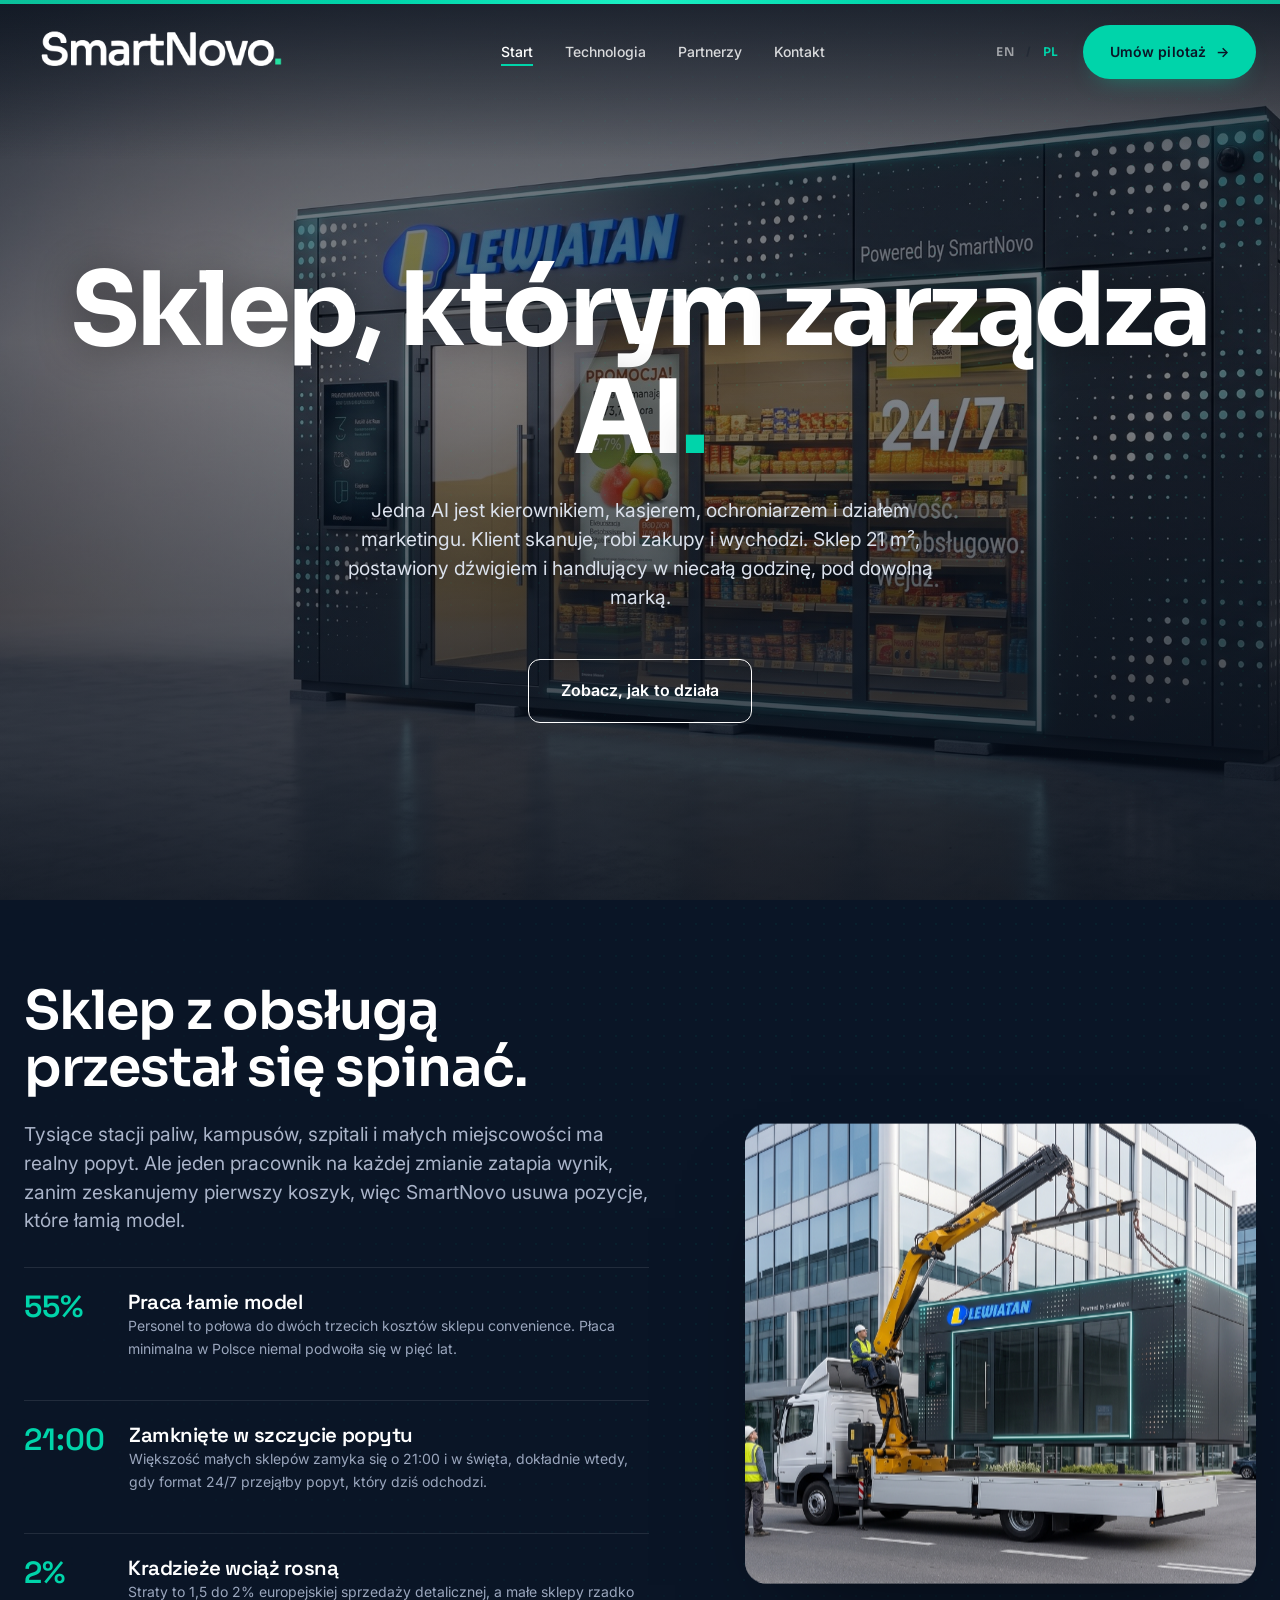
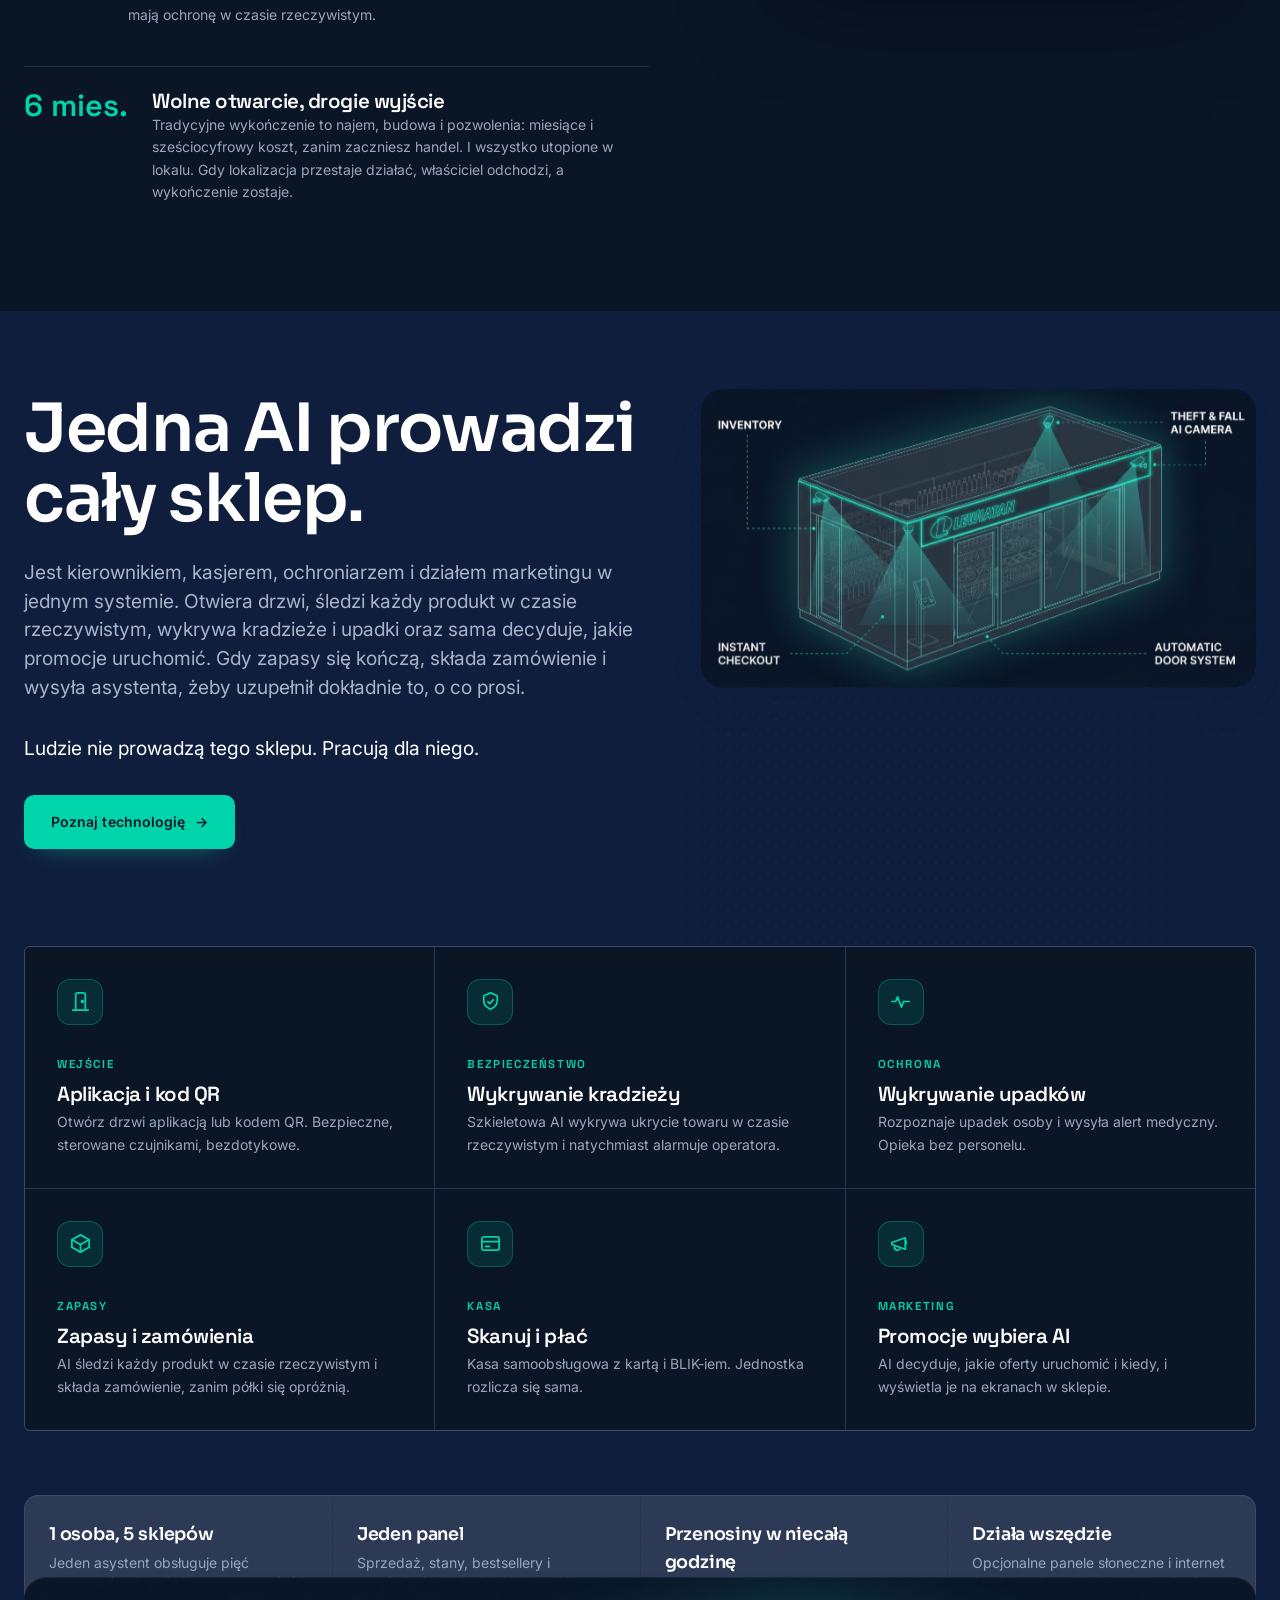
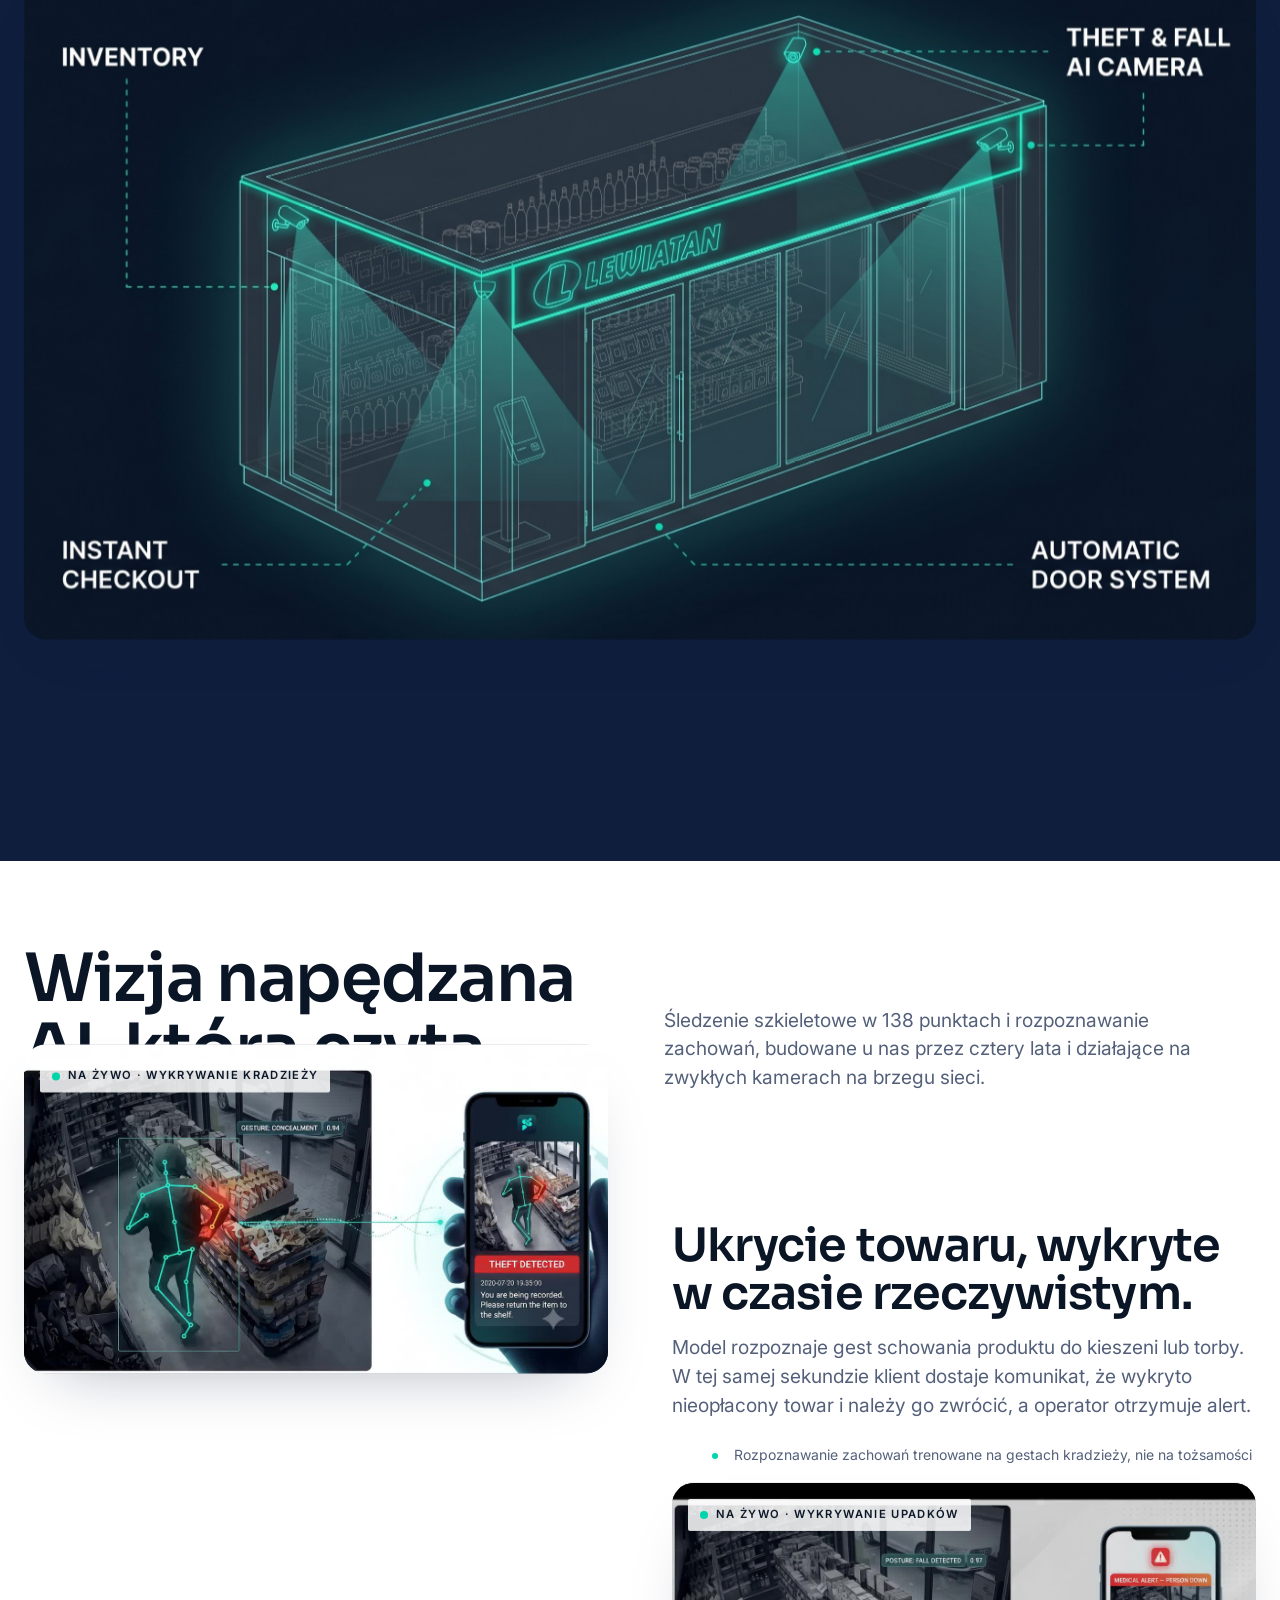
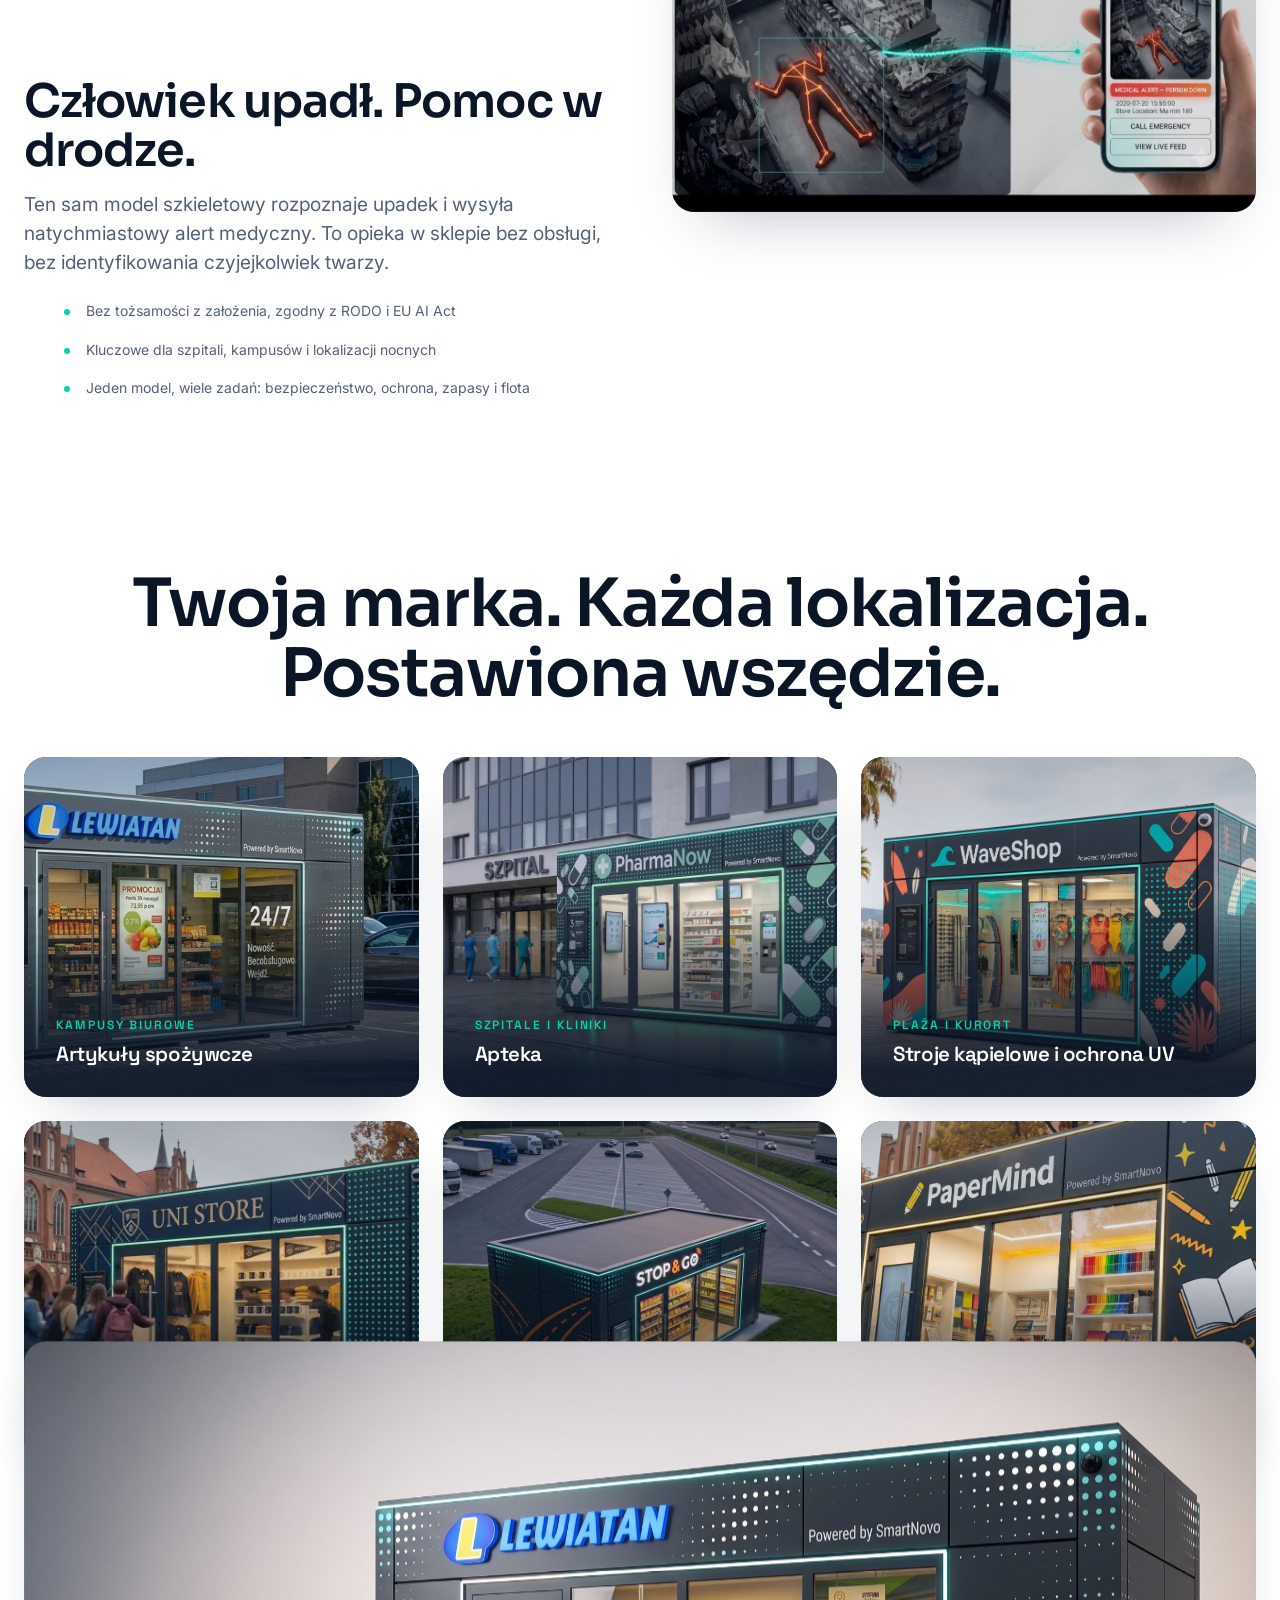
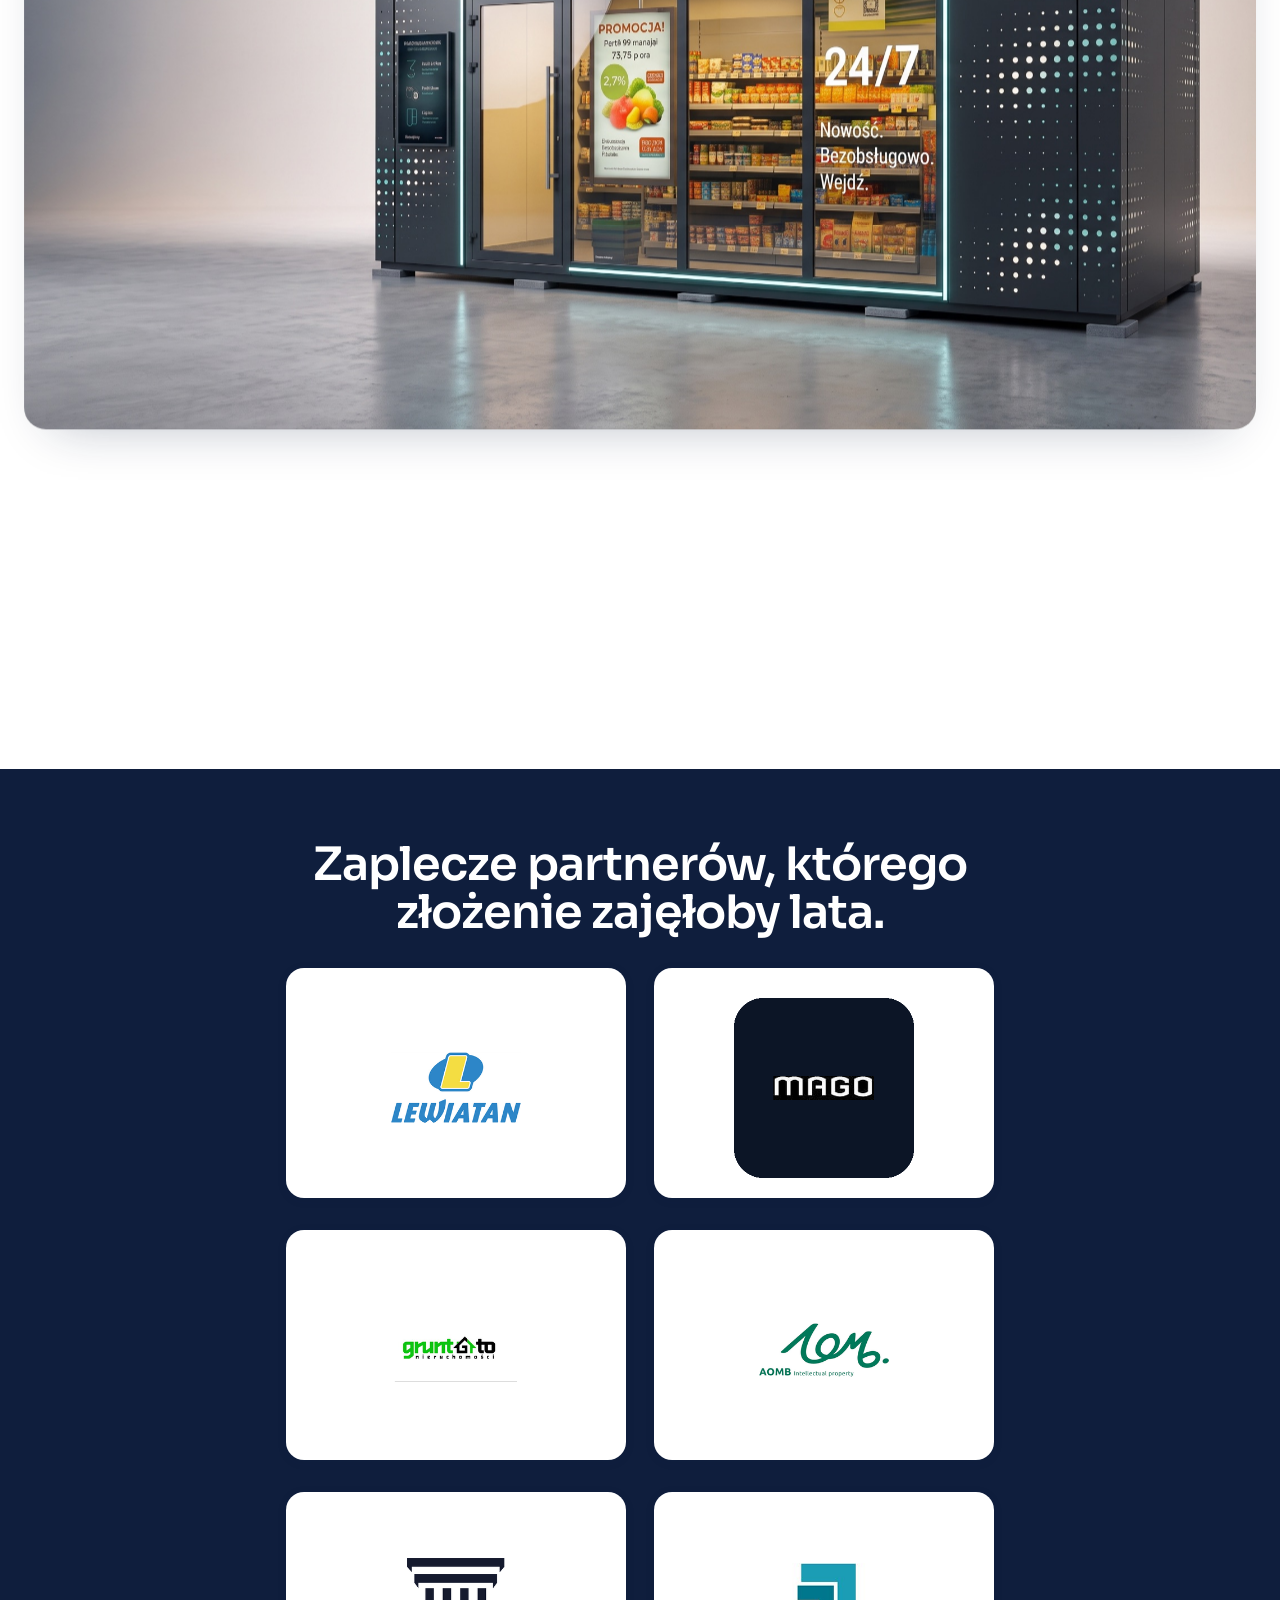
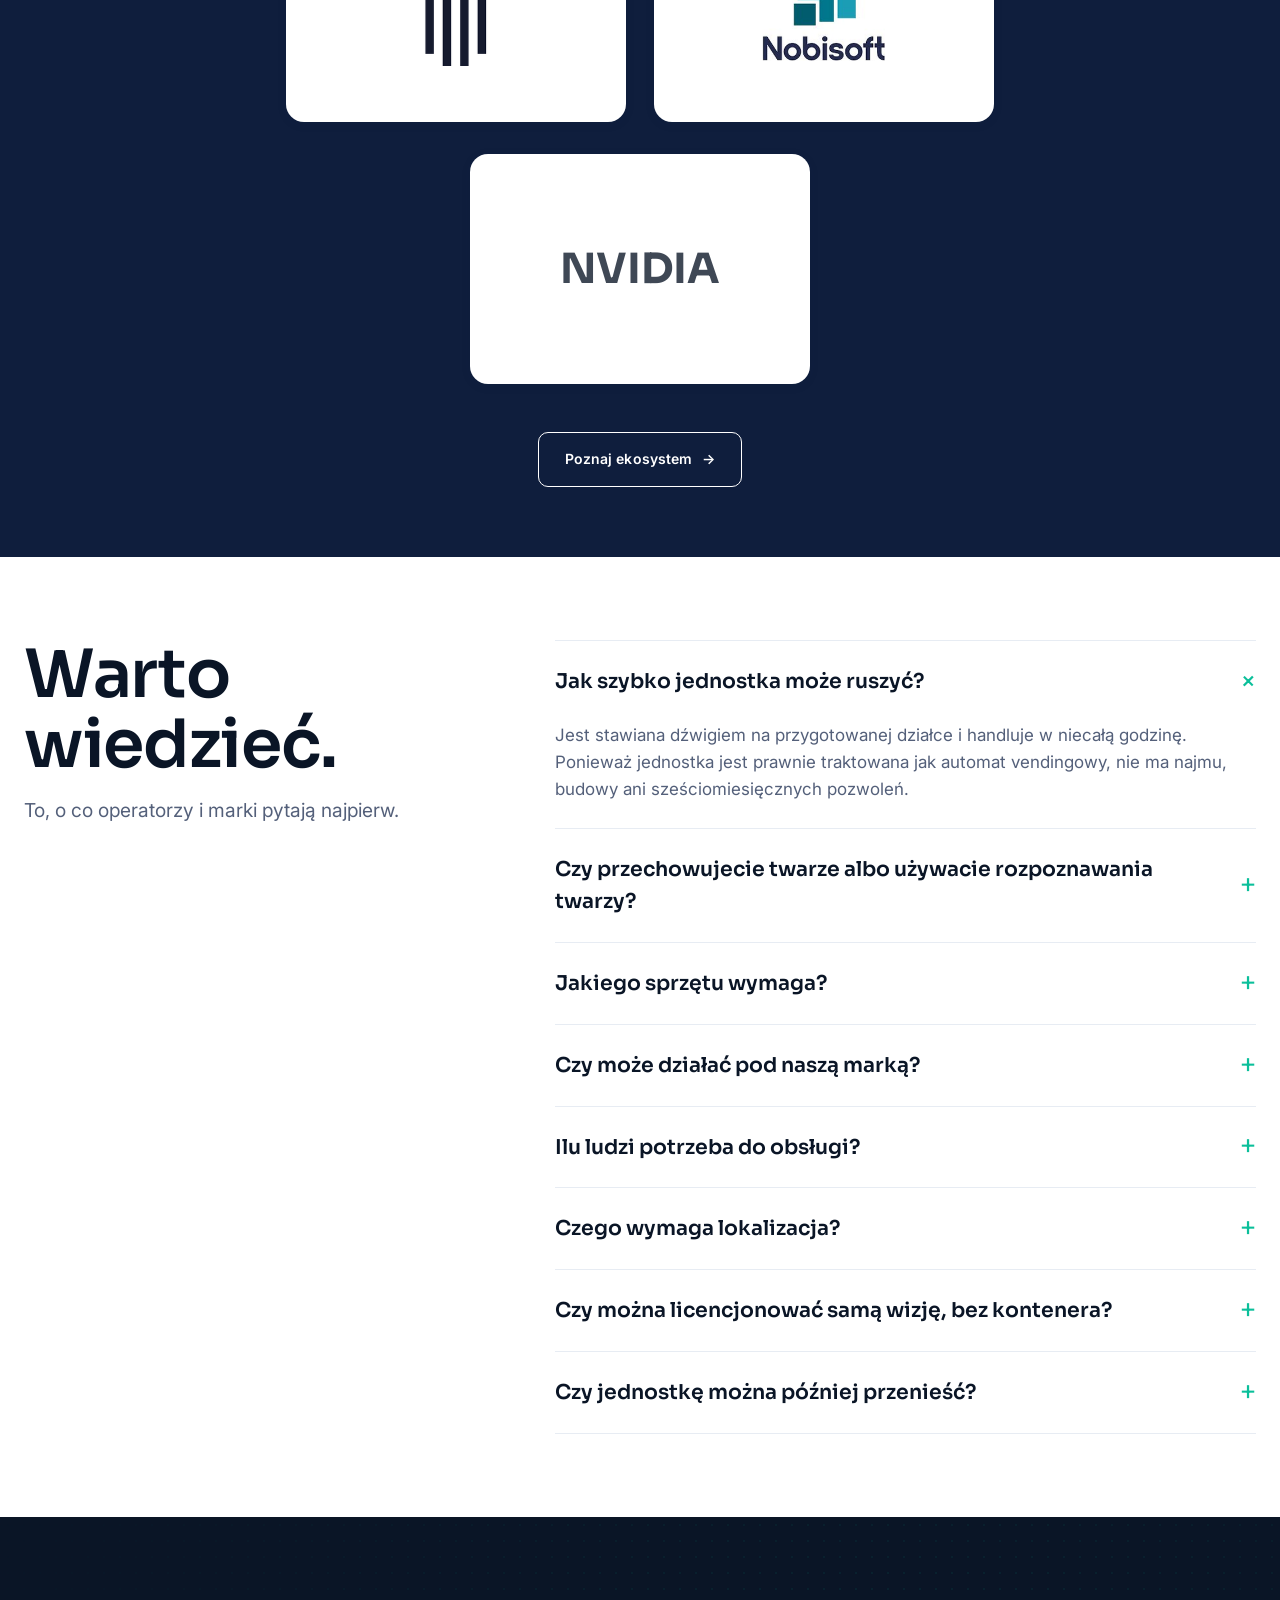
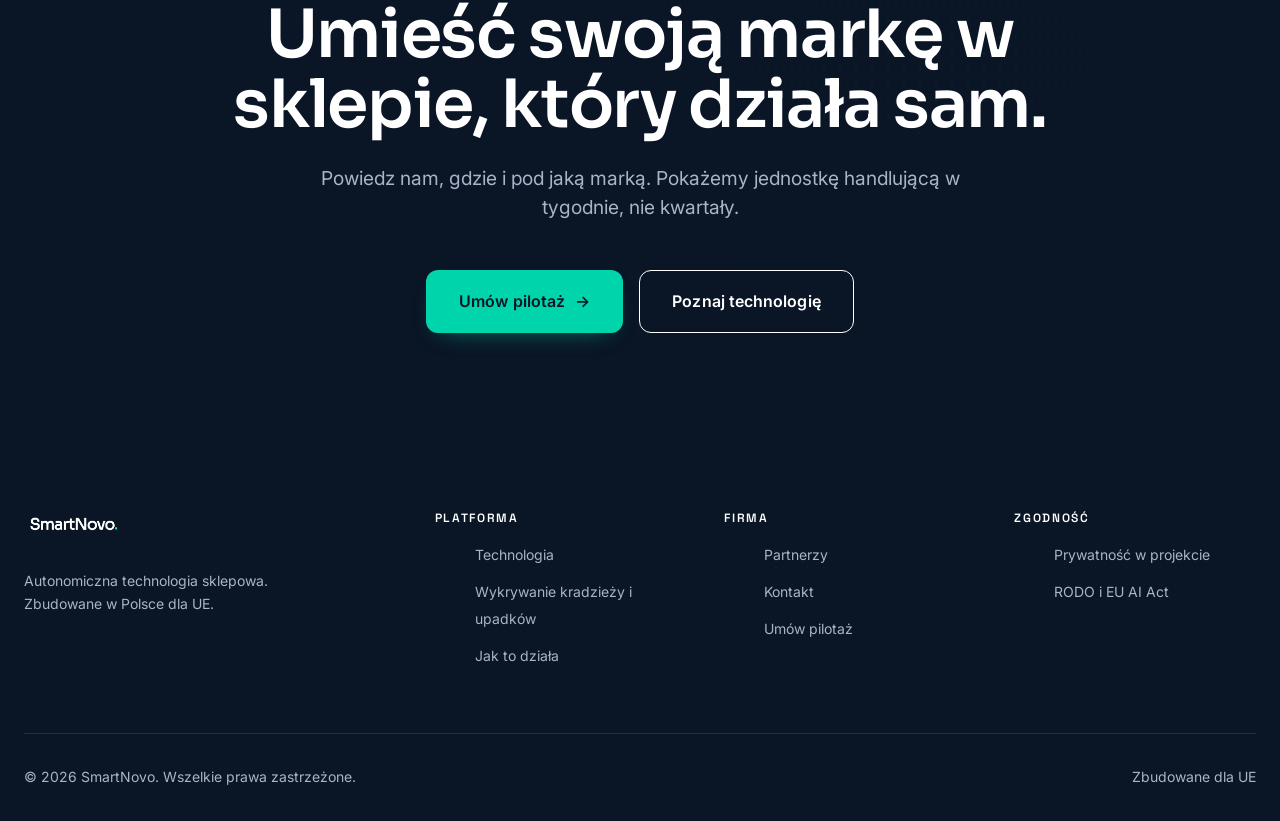
==== commit 533b44e5: "Cleaner, less-templated site: remove eyebrow kickers, bigger partner logos, hero tweaks, tgroupe ema" ====
--- a/pl/index.html
+++ b/pl/index.html
@@ -53,7 +53,6 @@
     <p class="lead">Jedna AI jest kierownikiem, kasjerem, ochroniarzem i działem marketingu. Klient skanuje, robi
        zakupy i wychodzi. Sklep 21&nbsp;m², postawiony dźwigiem i handlujący w niecałą godzinę, pod dowolną marką.</p>
     <div class="hero__cta">
-      <a class="btn btn--primary btn--lg" href="contact.html">Wdróż z nami <span class="arr">→</span></a>
       <a class="btn btn--ghost btn--lg" href="#how">Zobacz, jak to działa</a>
     </div>
   </div>
@@ -63,7 +62,6 @@
 <section class="section dark whynow dot-panel">
   <div class="wrap whynow__grid">
     <div class="reveal">
-      <span class="eyebrow">Dlaczego teraz</span>
       <h2 style="font-size:clamp(2.1rem,4.2vw,3.4rem)">Sklep z obsługą <br>przestał się spinać.</h2>
       <p class="lead" style="margin-top:var(--s3)">Tysiące stacji paliw, kampusów, szpitali i małych miejscowości ma realny
          popyt. Ale jeden pracownik na każdej zmianie zatapia wynik, zanim zeskanujemy pierwszy koszyk, więc SmartNovo usuwa
@@ -93,7 +91,6 @@
   <div class="wrap">
     <div class="split reveal">
       <div>
-        <span class="eyebrow">Jeden mózg, jedna jednostka</span>
         <h2 style="font-size:var(--fs-h1)">Jedna AI prowadzi cały sklep.</h2>
         <p class="lead">Jest kierownikiem, kasjerem, ochroniarzem i działem marketingu w jednym systemie. Otwiera
            drzwi, śledzi każdy produkt w czasie rzeczywistym, wykrywa kradzieże i upadki oraz sama decyduje, jakie
@@ -154,7 +151,6 @@
   <div class="wrap">
     <div class="tech-intro reveal" style="margin-bottom:var(--s6)">
       <div>
-        <span class="eyebrow">Technologia</span>
         <h2 style="font-size:var(--fs-h1)">Wizja napędzana AI, która czyta ruch.</h2>
       </div>
       <p class="lead">Śledzenie szkieletowe w 138 punktach i rozpoznawanie zachowań, budowane u nas przez
@@ -206,7 +202,6 @@
 <!-- KAŻDA MARKA, KAŻDA LOKALIZACJA -->
 <section class="section">
   <div class="wrap reveal" style="text-align:center; margin-inline:auto">
-    <span class="eyebrow" style="justify-content:center">Jedna platforma, każda marka</span>
     <h2 style="font-size:var(--fs-h1)">Twoja marka. Każda lokalizacja. <br>Postawiona wszędzie.</h2>
   </div>
   <div class="wrap reveal-stagger ind-grid" style="margin-top:var(--s5)">
@@ -252,7 +247,7 @@
 <!-- PARTNERZY -->
 <section class="section--tight navy">
   <div class="wrap reveal" style="text-align:center; margin-bottom:var(--s4)">
-    <span class="eyebrow" style="justify-content:center">Zaplecze partnerów, którego złożenie zajęłoby lata</span>
+    <h2 class="partner-title" style="font-size:var(--fs-h2); margin-inline:auto">Zaplecze partnerów, którego złożenie zajęłoby lata.</h2>
   </div>
   <div class="wrap partner-logos reveal-stagger">
     <span class="logo-tile"><img src="../assets/img/partners/p_lewiatan.png" alt="Lewiatan" loading="lazy"></span>
@@ -272,7 +267,6 @@
 <section class="section faq-section">
   <div class="wrap faq reveal">
     <div>
-      <span class="eyebrow">Pytania</span>
       <h2 style="font-size:var(--fs-h1)">Warto wiedzieć.</h2>
       <p class="lead" style="margin-top:var(--s2)">To, o co operatorzy i marki pytają najpierw.</p>
     </div>
@@ -316,7 +310,6 @@
 <!-- CTA -->
 <section class="section dark cta-band dot-panel">
   <div class="wrap reveal">
-    <span class="eyebrow" style="justify-content:center">Wdróż ze SmartNovo</span>
     <h2>Umieść swoją markę w sklepie, który działa sam.</h2>
     <p class="lead">Powiedz nam, gdzie i pod jaką marką. Pokażemy jednostkę handlującą w tygodnie, nie kwartały.</p>
     <div class="row">
@@ -353,7 +346,7 @@
     </div>
     <div class="foot-bottom">
       <span>© 2026 SmartNovo. Wszelkie prawa zastrzeżone.</span>
-      <span>Warszawa, Polska 🇵🇱 · Zbudowane dla UE</span>
+      <span>Zbudowane dla UE</span>
     </div>
   </div>
 </footer>
--- a/css/style.css
+++ b/css/style.css
@@ -870,3 +870,34 @@
   .partner-logos .logo-tile img{ max-height:56px; }
   .partner-logos .logo-tile .txt{ font-size:1.3rem; }
 }
+
+/* =========================================================================
+   v10 — BIGGER PARTNER LOGOS (~2x), HERO RE-CENTRED, CLEANER HEADINGS
+   ========================================================================= */
+/* Home logo wall */
+.partner-logos{ max-width:1100px; gap:32px 28px; }
+.partner-logos .logo-tile{ width:340px; max-width:46vw; height:230px; padding:30px; border-radius:18px; }
+.partner-logos .logo-tile img{ max-height:180px; }
+.partner-logos .logo-tile .txt{ font-size:2.6rem; }
+/* Partners-page cards */
+.partner-grid .p .p-logo{ height:180px; }
+.partner-grid .p .p-logo img{ max-height:170px; max-width:90%; }
+.partner-grid .p .p-logo .txt{ font-size:2.4rem; }
+
+/* Hero: nudge the title block lower so it sits centred within the video,
+   clear of the fixed header */
+.hero{ padding-top:5rem; }
+
+/* Section titles that used to sit under a small kicker now lead the section;
+   give them a touch of breathing room */
+.partner-title{ font-size:var(--fs-h2); max-width:20ch; }
+
+@media (max-width:600px){
+  .partner-logos{ gap:12px; max-width:none; }
+  .partner-logos .logo-tile{ width:calc(50% - 6px); max-width:calc(50% - 6px); height:150px; padding:16px; }
+  .partner-logos .logo-tile img{ max-height:100px; }
+  .partner-logos .logo-tile .txt{ font-size:1.6rem; }
+  .partner-grid .p .p-logo{ height:120px; }
+  .partner-grid .p .p-logo img{ max-height:110px; }
+  .hero{ padding-top:3.5rem; }
+}
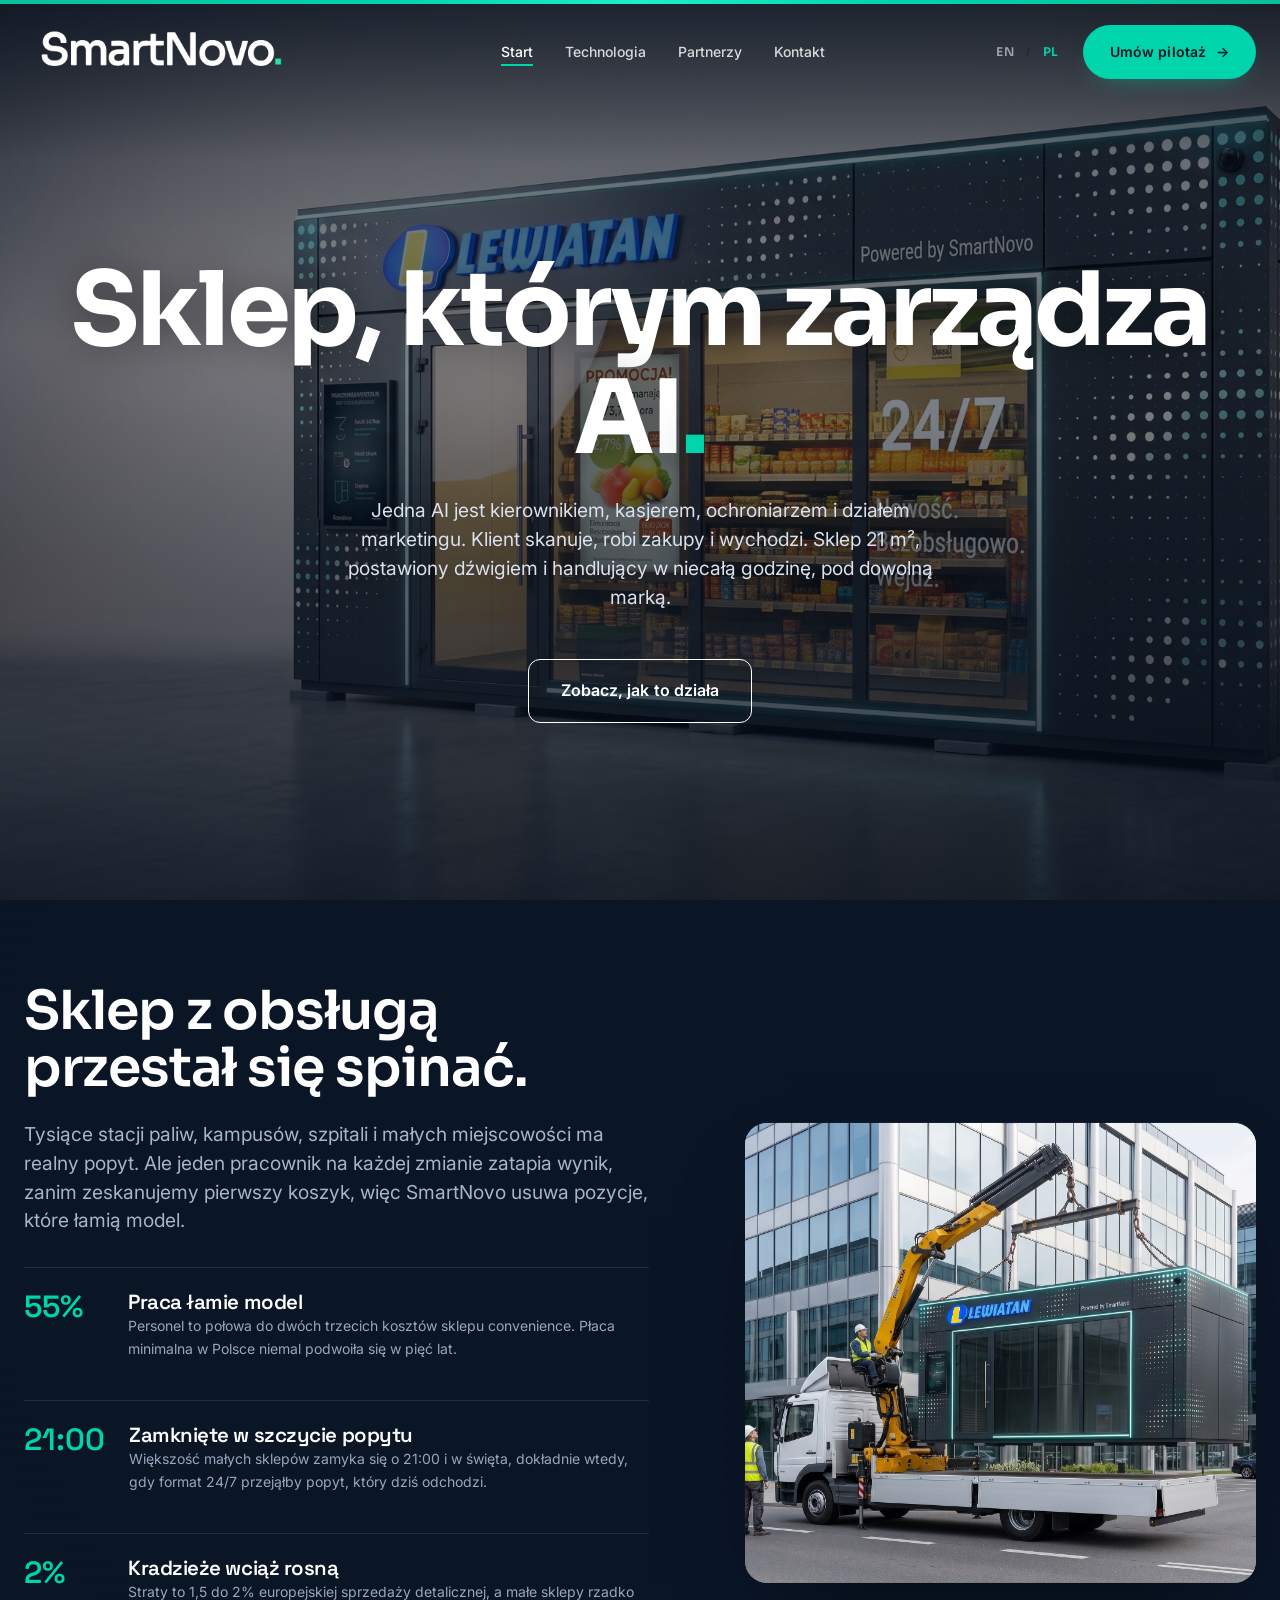
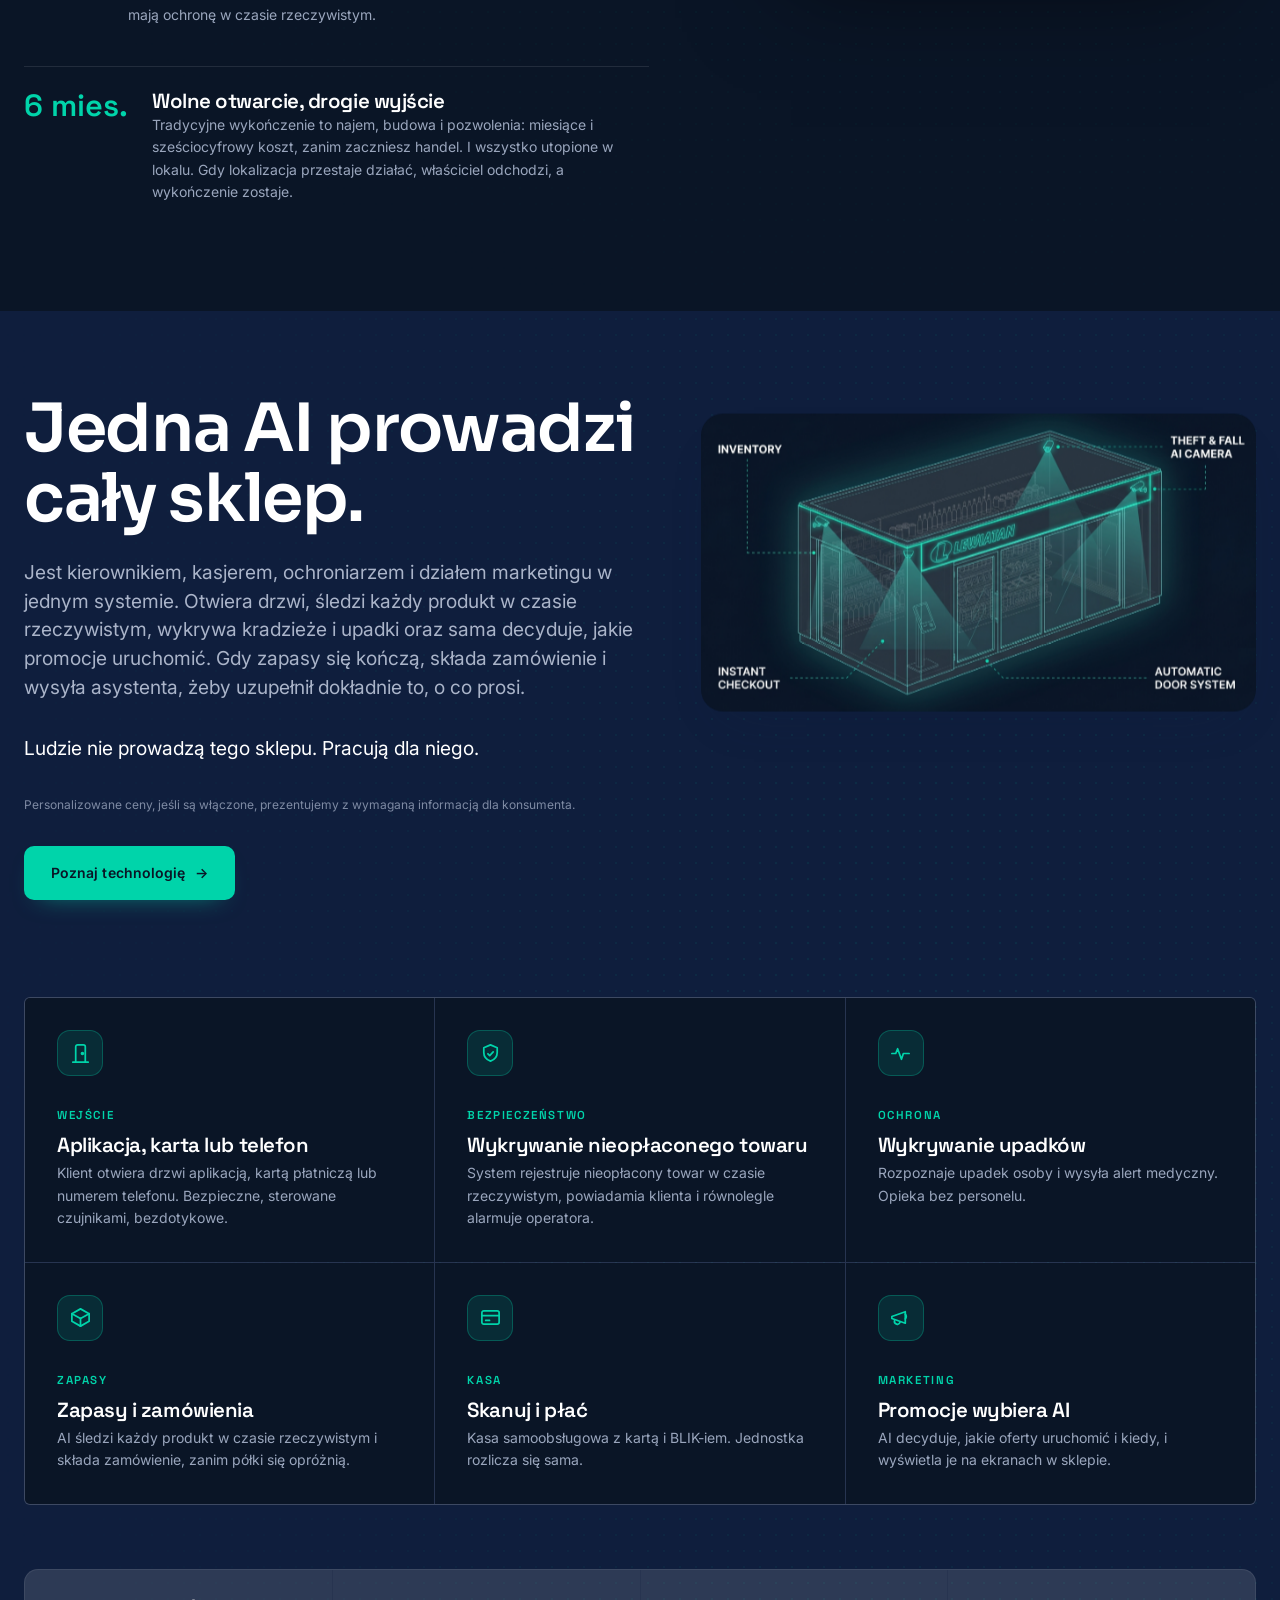
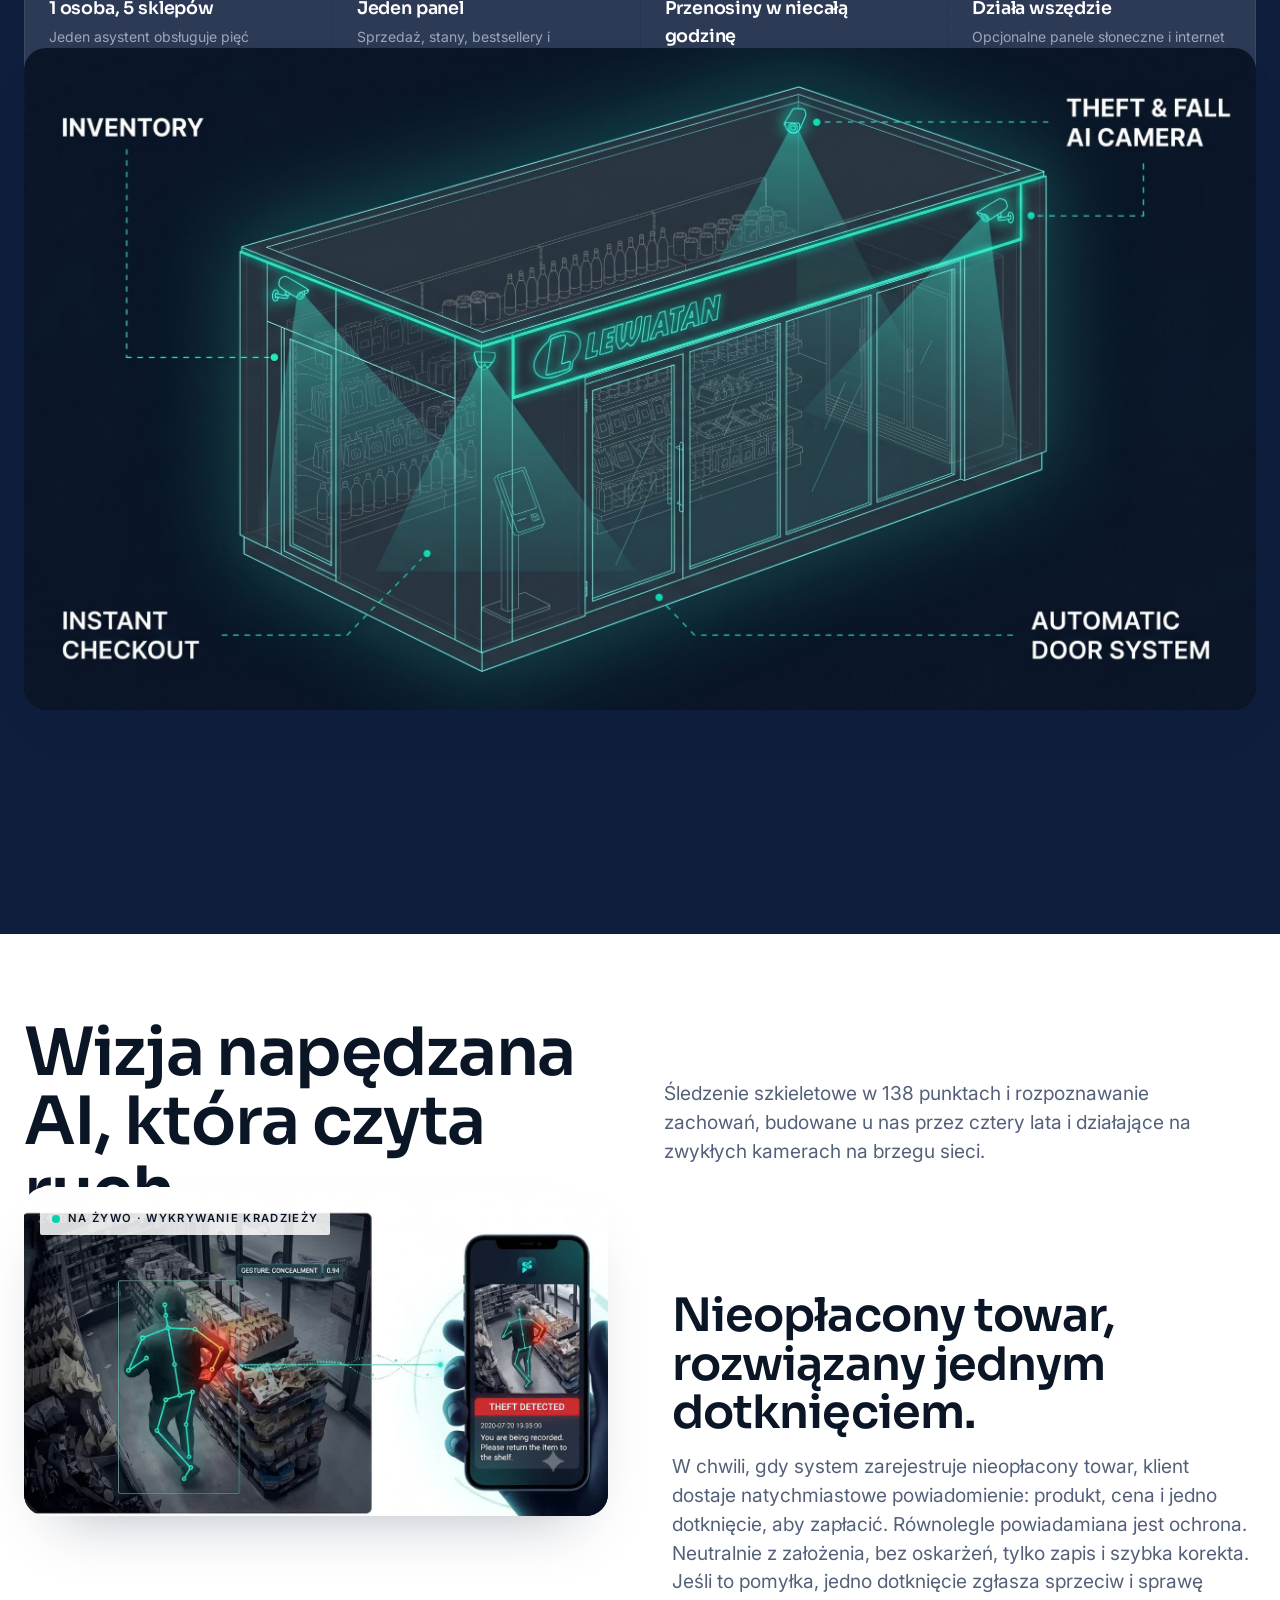
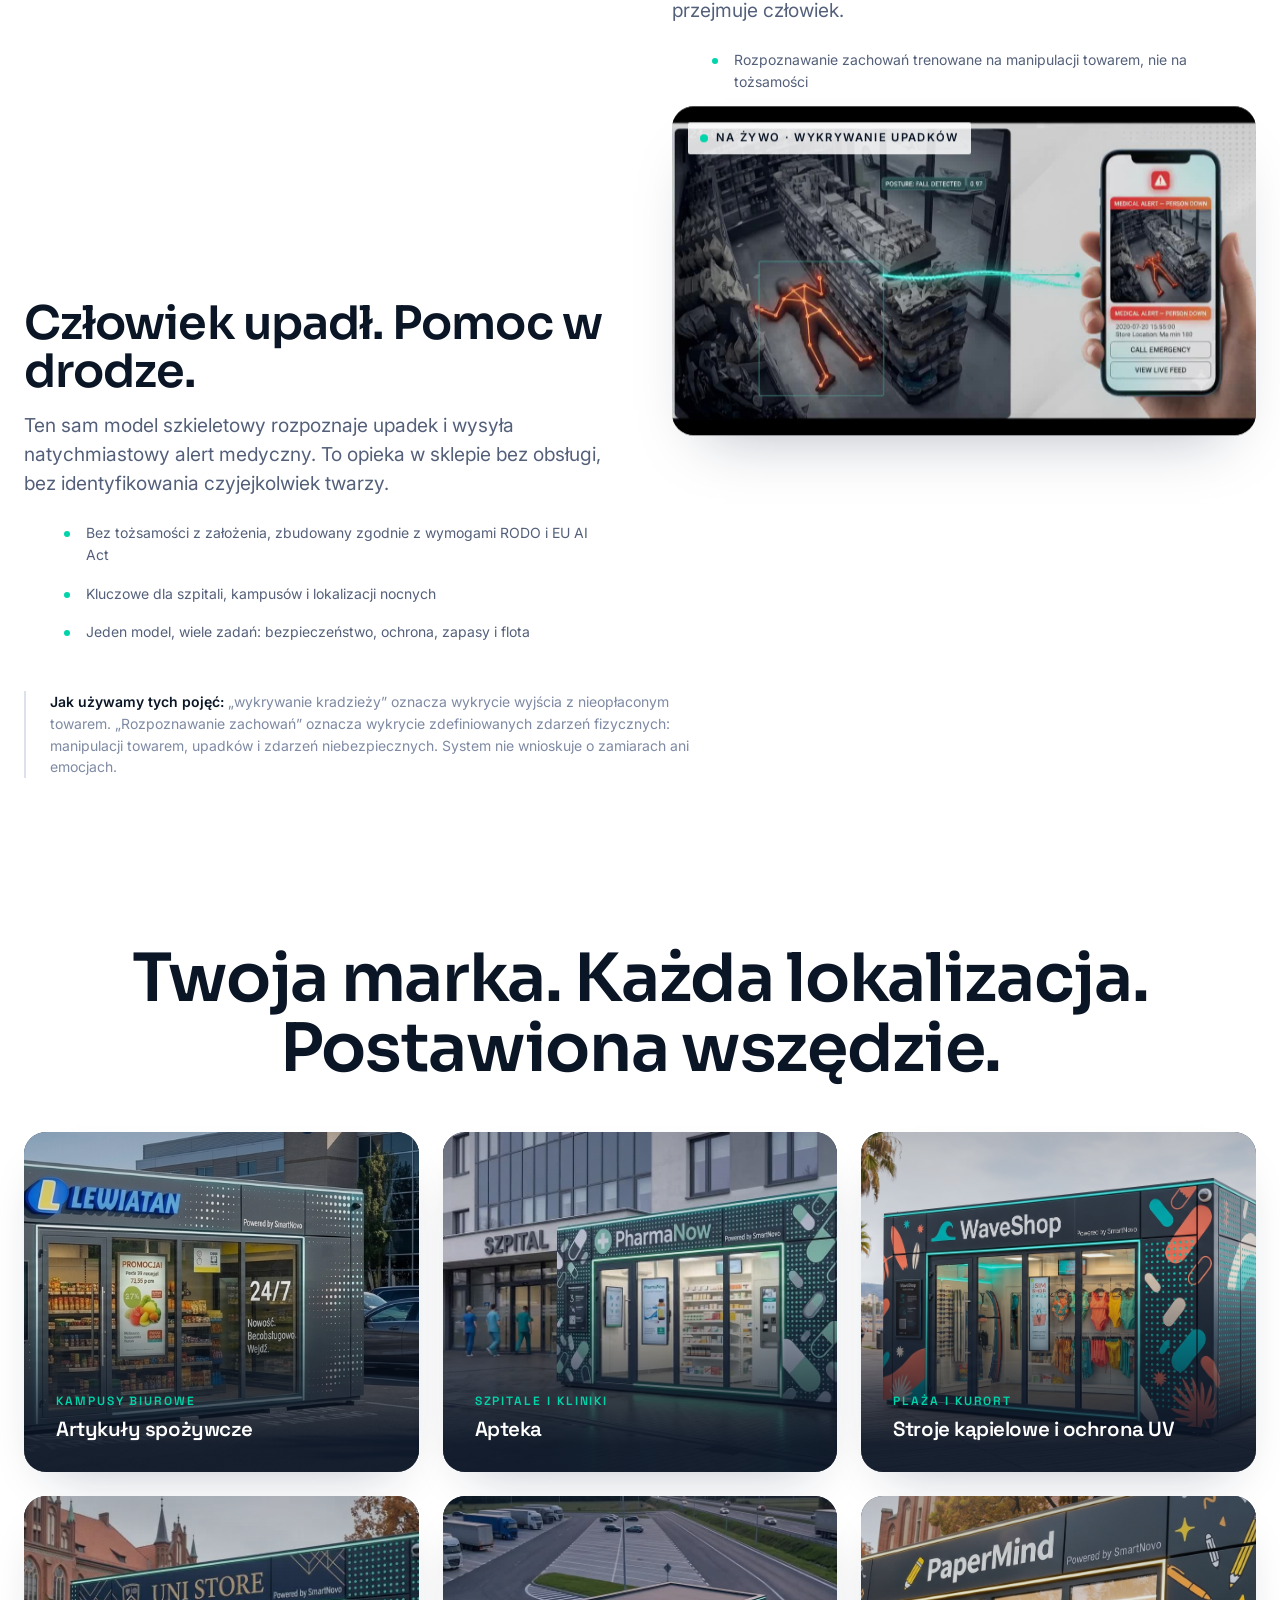
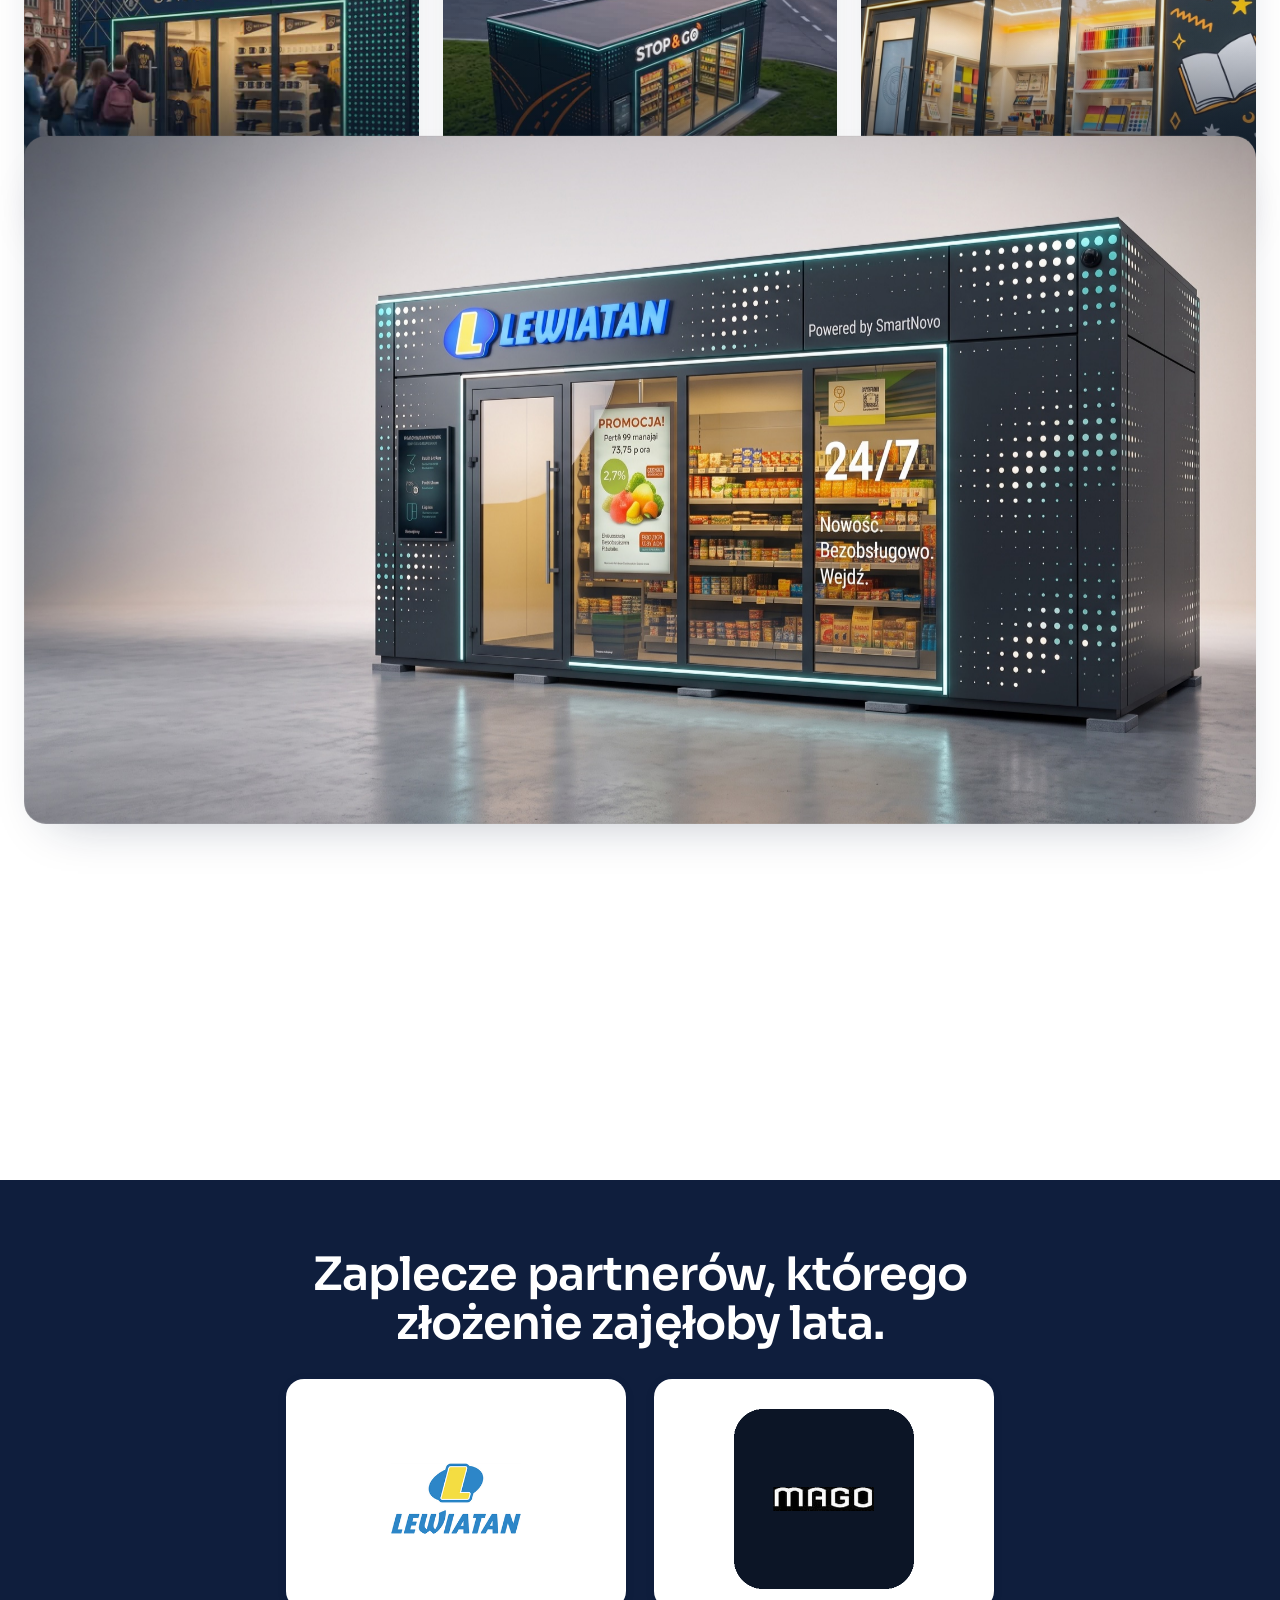
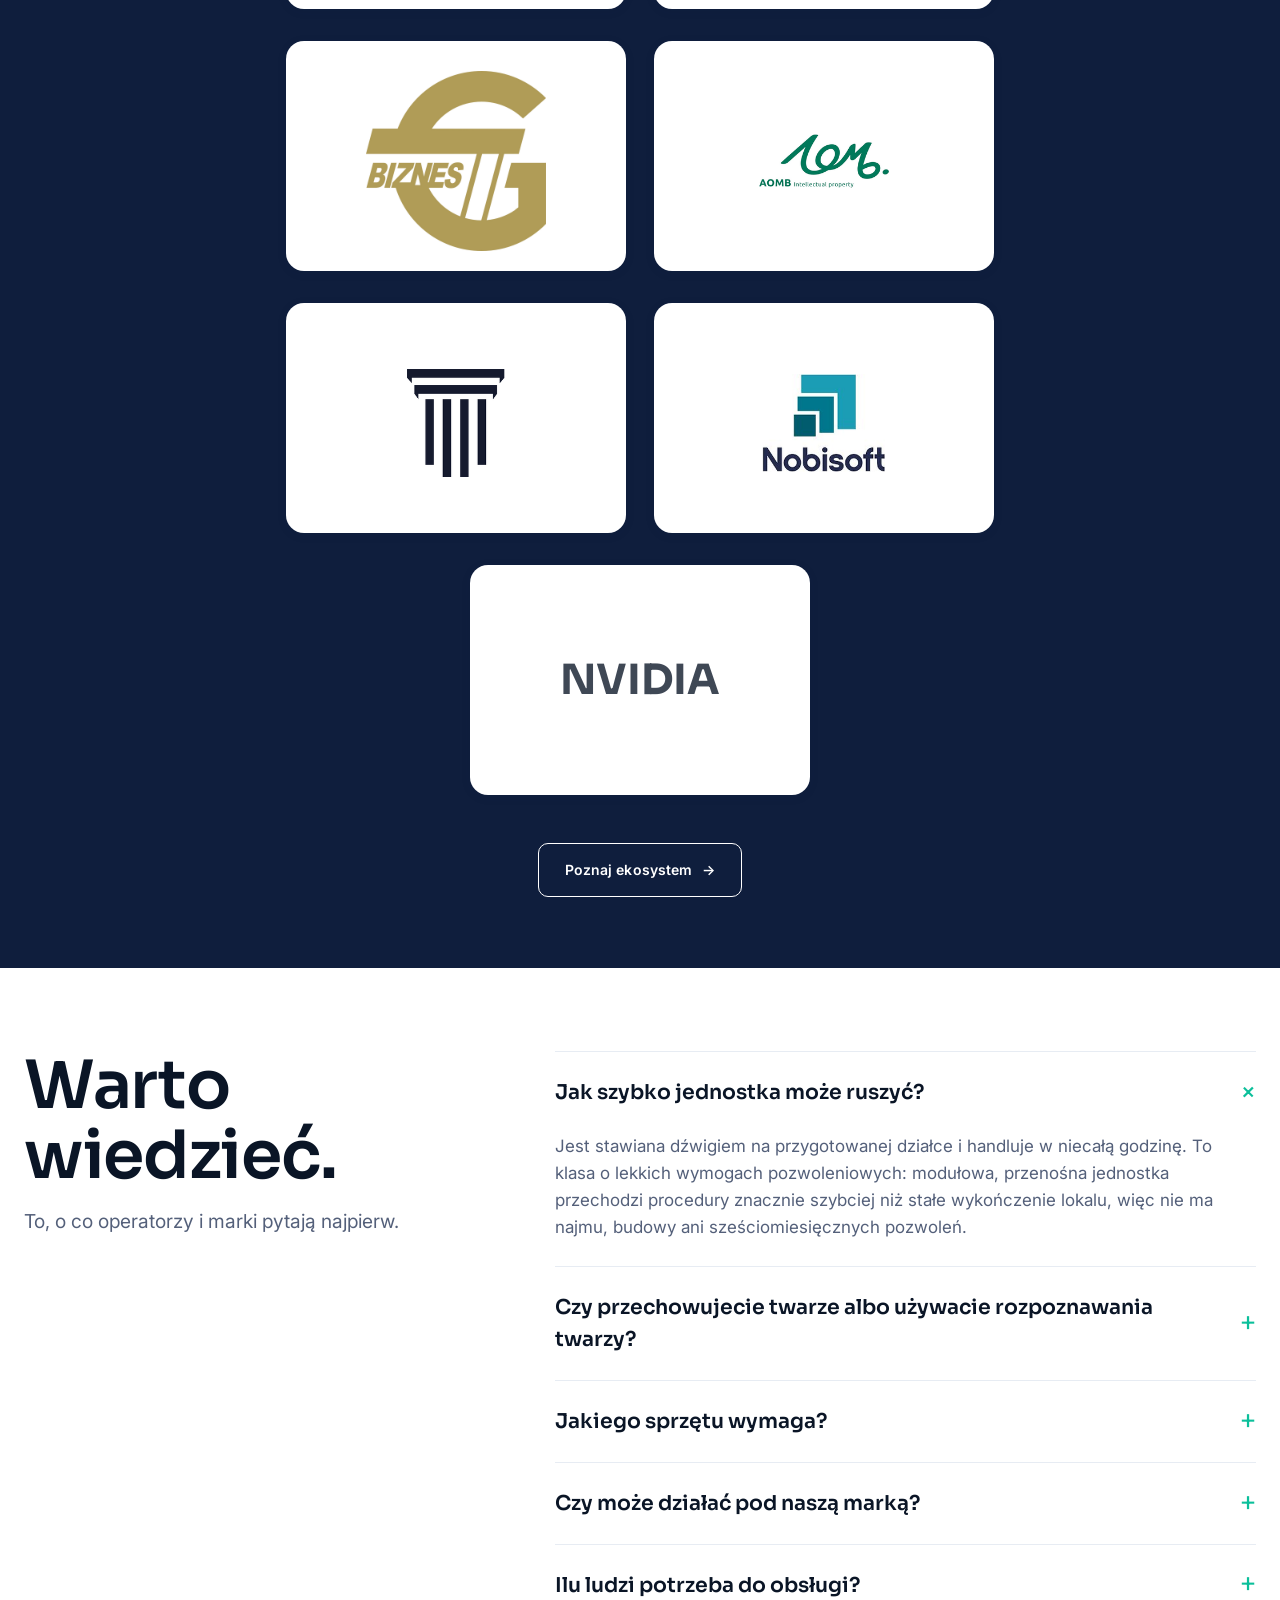
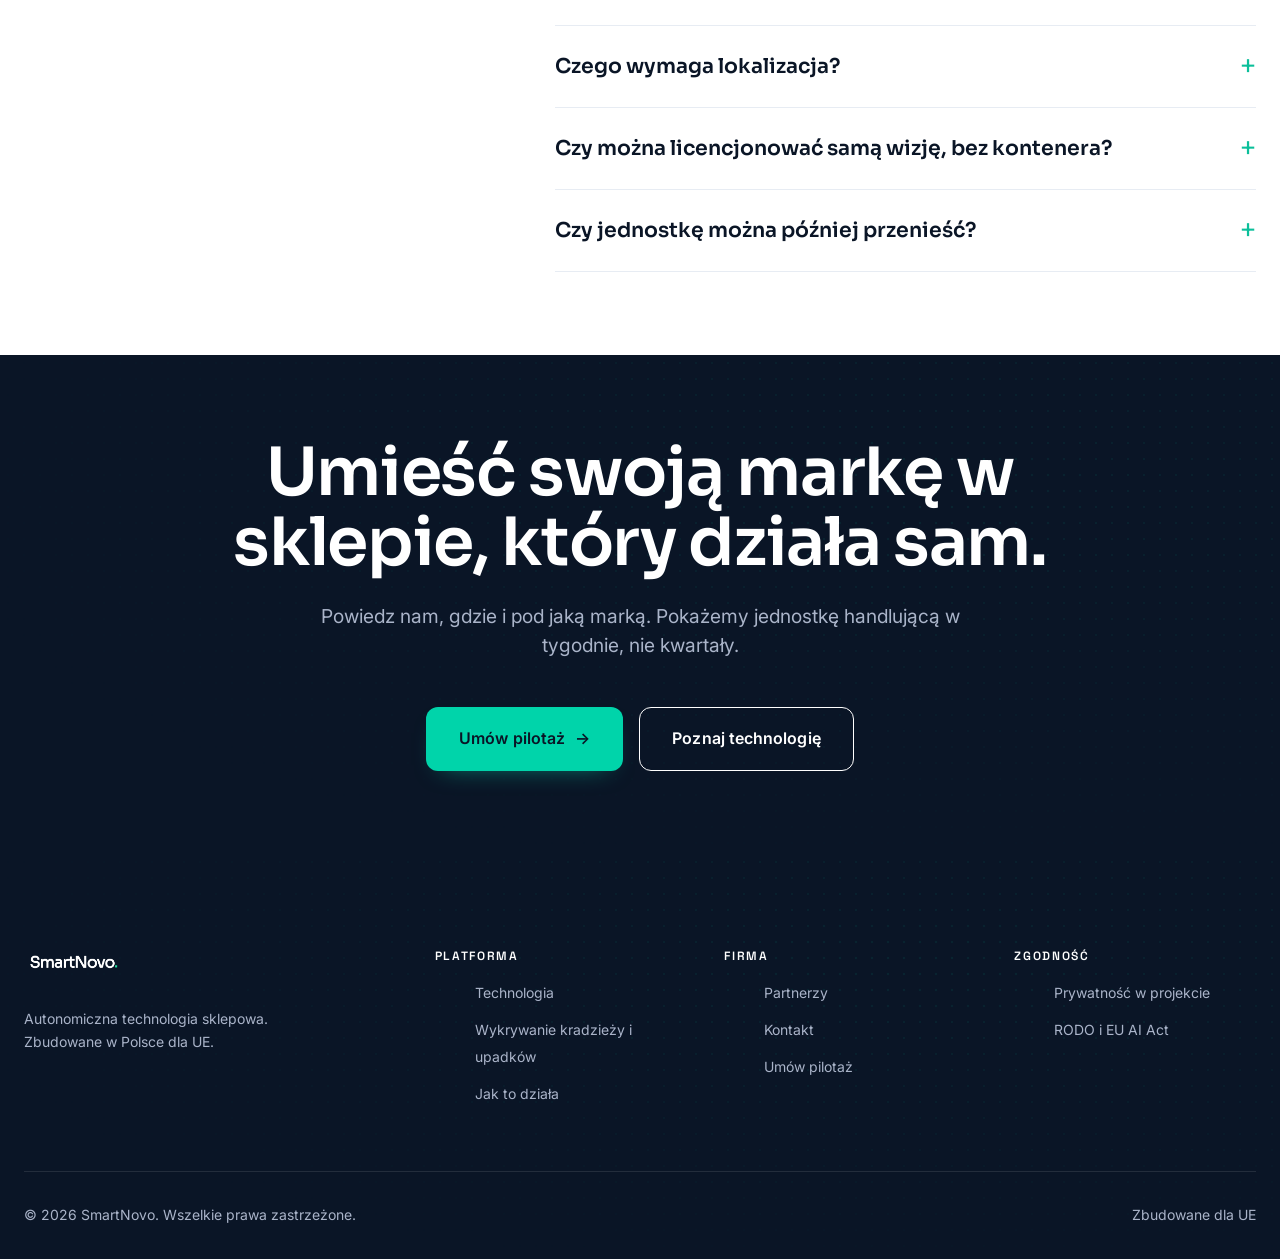
==== commit 3600349b: "Apply counsel redline wording; simplify partner cards; Grunto Biznes rebrand Legal/editorial review " ====
--- a/pl/index.html
+++ b/pl/index.html
@@ -97,6 +97,7 @@
            promocje uruchomić. Gdy zapasy się kończą, składa zamówienie i wysyła asystenta, żeby uzupełnił dokładnie
            to, o co prosi.</p>
         <p class="lead" style="margin-top:var(--s3); color:var(--paper)">Ludzie nie prowadzą tego sklepu. Pracują dla niego.</p>
+        <p class="note-inline">Personalizowane ceny, jeśli są włączone, prezentujemy z wymaganą informacją dla konsumenta.</p>
         <div class="hero__cta" style="margin-top:var(--s4)">
           <a class="btn btn--primary" href="product.html">Poznaj technologię <span class="arr">→</span></a>
         </div>
@@ -113,10 +114,10 @@
     <div class="ai-orbit reveal-stagger">
       <div class="node lift">
         <span class="ic"><svg viewBox="0 0 24 24" fill="none" stroke="currentColor" stroke-width="1.8" stroke-linecap="round" stroke-linejoin="round"><path d="M4 21h16"/><path d="M7 21V5a2 2 0 0 1 2-2h6a2 2 0 0 1 2 2v16"/><circle cx="14" cy="12" r="1"/></svg></span>
-        <span class="k">Wejście</span><h3>Aplikacja i kod QR</h3><p>Otwórz drzwi aplikacją lub kodem QR. Bezpieczne, sterowane czujnikami, bezdotykowe.</p></div>
+        <span class="k">Wejście</span><h3>Aplikacja, karta lub telefon</h3><p>Klient otwiera drzwi aplikacją, kartą płatniczą lub numerem telefonu. Bezpieczne, sterowane czujnikami, bezdotykowe.</p></div>
       <div class="node lift">
         <span class="ic"><svg viewBox="0 0 24 24" fill="none" stroke="currentColor" stroke-width="1.8" stroke-linecap="round" stroke-linejoin="round"><path d="M12 3l7 3v5c0 4.5-3 7.6-7 9-4-1.4-7-4.5-7-9V6z"/><path d="M9.3 12.3l1.9 1.9 3.6-3.9"/></svg></span>
-        <span class="k">Bezpieczeństwo</span><h3>Wykrywanie kradzieży</h3><p>Szkieletowa AI wykrywa ukrycie towaru w czasie rzeczywistym i natychmiast alarmuje operatora.</p></div>
+        <span class="k">Bezpieczeństwo</span><h3>Wykrywanie nieopłaconego towaru</h3><p>System rejestruje nieopłacony towar w czasie rzeczywistym, powiadamia klienta i równolegle alarmuje operatora.</p></div>
       <div class="node lift">
         <span class="ic"><svg viewBox="0 0 24 24" fill="none" stroke="currentColor" stroke-width="1.8" stroke-linecap="round" stroke-linejoin="round"><path d="M3 12h4l2-5 4 11 2-6h6"/></svg></span>
         <span class="k">Ochrona</span><h3>Wykrywanie upadków</h3><p>Rozpoznaje upadek osoby i wysyła alert medyczny. Opieka bez personelu.</p></div>
@@ -166,13 +167,15 @@
         </video>
       </div>
       <div>
-        <h2>Ukrycie towaru, wykryte w czasie rzeczywistym.</h2>
-        <p class="lead">Model rozpoznaje gest schowania produktu do kieszeni lub torby. W tej samej sekundzie klient
-           dostaje komunikat, że wykryto nieopłacony towar i należy go zwrócić, a operator otrzymuje alert.</p>
+        <h2>Nieopłacony towar, rozwiązany jednym dotknięciem.</h2>
+        <p class="lead">W chwili, gdy system zarejestruje nieopłacony towar, klient dostaje natychmiastowe powiadomienie:
+           produkt, cena i jedno dotknięcie, aby zapłacić. Równolegle powiadamiana jest ochrona. Neutralnie z założenia,
+           bez oskarżeń, tylko zapis i szybka korekta. Jeśli to pomyłka, jedno dotknięcie zgłasza sprzeciw i sprawę
+           przejmuje człowiek.</p>
         <ul>
-          <li>Rozpoznawanie zachowań trenowane na gestach kradzieży, nie na tożsamości</li>
+          <li>Rozpoznawanie zachowań trenowane na manipulacji towarem, nie na tożsamości</li>
           <li>Działa na zwykłych kamerach na brzegu sieci, bez specjalistycznego sprzętu</li>
-          <li>Alerty do operatora i odstraszające uruchamiają się natychmiast</li>
+          <li>Powiadomienie klienta i alert operatora uruchamiają się równolegle</li>
         </ul>
       </div>
     </div>
@@ -190,12 +193,16 @@
         <p class="lead">Ten sam model szkieletowy rozpoznaje upadek i wysyła natychmiastowy alert medyczny. To opieka
            w sklepie bez obsługi, bez identyfikowania czyjejkolwiek twarzy.</p>
         <ul>
-          <li>Bez tożsamości z założenia, zgodny z RODO i EU AI Act</li>
+          <li>Bez tożsamości z założenia, zbudowany zgodnie z wymogami RODO i EU AI Act</li>
           <li>Kluczowe dla szpitali, kampusów i lokalizacji nocnych</li>
           <li>Jeden model, wiele zadań: bezpieczeństwo, ochrona, zapasy i flota</li>
         </ul>
       </div>
     </div>
+
+    <p class="legal-note"><b>Jak używamy tych pojęć:</b> „wykrywanie kradzieży” oznacza wykrycie wyjścia z nieopłaconym
+       towarem. „Rozpoznawanie zachowań” oznacza wykrycie zdefiniowanych zdarzeń fizycznych: manipulacji towarem,
+       upadków i zdarzeń niebezpiecznych. System nie wnioskuje o zamiarach ani emocjach.</p>
   </div>
 </section>
 
@@ -235,6 +242,7 @@
   </div>
   <p class="lead reveal" style="text-align:center; margin:var(--s4) auto 0">Convenience, apteka, kampus, stacja paliw
      czy kurort. Jednostka jest ta sama, a marka jest Twoja.</p>
+  <p class="note-inline reveal" style="text-align:center">Asortyment konfigurowany dla każdej lokalizacji i zgodnie z obowiązującym prawem.</p>
   <div class="wrap reveal" style="margin-top:var(--s5)">
     <div class="team-photo float-media">
       <video autoplay muted loop playsinline data-play-in-view poster="../assets/img/unit-render.jpg" preload="metadata" style="width:100%; display:block">
@@ -252,7 +260,7 @@
   <div class="wrap partner-logos reveal-stagger">
     <span class="logo-tile"><img src="../assets/img/partners/p_lewiatan.png" alt="Lewiatan" loading="lazy"></span>
     <span class="logo-tile"><img src="../assets/img/partners/p_mago.png" alt="MAGO SA" loading="lazy"></span>
-    <span class="logo-tile"><img src="../assets/img/partners/p_grunto.png" alt="Grunto.pl" loading="lazy"></span>
+    <span class="logo-tile"><img src="../assets/img/partners/p_grunto.png" alt="Grunto Biznes" loading="lazy"></span>
     <span class="logo-tile"><img src="../assets/img/partners/p_aomb.png" alt="AOMB Polska" loading="lazy"></span>
     <span class="logo-tile"><img src="../assets/img/partners/p_jablonski.png" alt="Jabłoński Szczucki" loading="lazy"></span>
     <span class="logo-tile"><img src="../assets/img/partners/p_nobisoft.png" alt="Nobisoft / opvo.io" loading="lazy"></span>
@@ -273,11 +281,11 @@
     <div class="faq-list">
       <details class="faq-item" open>
         <summary>Jak szybko jednostka może ruszyć?</summary>
-        <div class="faq-a">Jest stawiana dźwigiem na przygotowanej działce i handluje w niecałą godzinę. Ponieważ jednostka jest prawnie traktowana jak automat vendingowy, nie ma najmu, budowy ani sześciomiesięcznych pozwoleń.</div>
+        <div class="faq-a">Jest stawiana dźwigiem na przygotowanej działce i handluje w niecałą godzinę. To klasa o lekkich wymogach pozwoleniowych: modułowa, przenośna jednostka przechodzi procedury znacznie szybciej niż stałe wykończenie lokalu, więc nie ma najmu, budowy ani sześciomiesięcznych pozwoleń.</div>
       </details>
       <details class="faq-item">
         <summary>Czy przechowujecie twarze albo używacie rozpoznawania twarzy?</summary>
-        <div class="faq-a">Nie. System wizyjny czyta ruch ciała przez śledzenie szkieletowe w 138 punktach, nigdy twarz. Jest bez tożsamości z założenia, więc pozostaje zgodny z RODO i EU AI Act.</div>
+        <div class="faq-a">Nie. System wizyjny czyta ruch ciała przez śledzenie szkieletowe w 138 punktach, nigdy twarz. Jest bez tożsamości z założenia i zbudowany zgodnie z wymogami RODO i EU AI Act od pierwszego dnia.</div>
       </details>
       <details class="faq-item">
         <summary>Jakiego sprzętu wymaga?</summary>
--- a/css/style.css
+++ b/css/style.css
@@ -901,3 +901,15 @@
   .partner-grid .p .p-logo img{ max-height:110px; }
   .hero{ padding-top:3.5rem; }
 }
+
+/* ---- Legal / definitional footnotes (counsel-reviewed wording) ---- */
+.legal-note{ font-size:var(--fs-sm); line-height:1.55; color:var(--muted-2);
+  border-left:2px solid var(--line-2); padding-left:var(--s3); max-width:78ch; margin-top:var(--s5); }
+.dark .legal-note,.navy .legal-note{ color:var(--muted-on-dark); border-left-color:var(--line-dark-2); }
+.legal-note b{ color:var(--ink); font-weight:600; }
+.dark .legal-note b,.navy .legal-note b{ color:var(--paper); }
+.note-inline{ font-size:var(--fs-xs); color:var(--muted-2); margin-top:var(--s2); }
+
+/* Partner cards are logo + name only */
+.partner-grid .p{ display:flex; flex-direction:column; align-items:flex-start; }
+.partner-grid .p h3{ margin:0; }
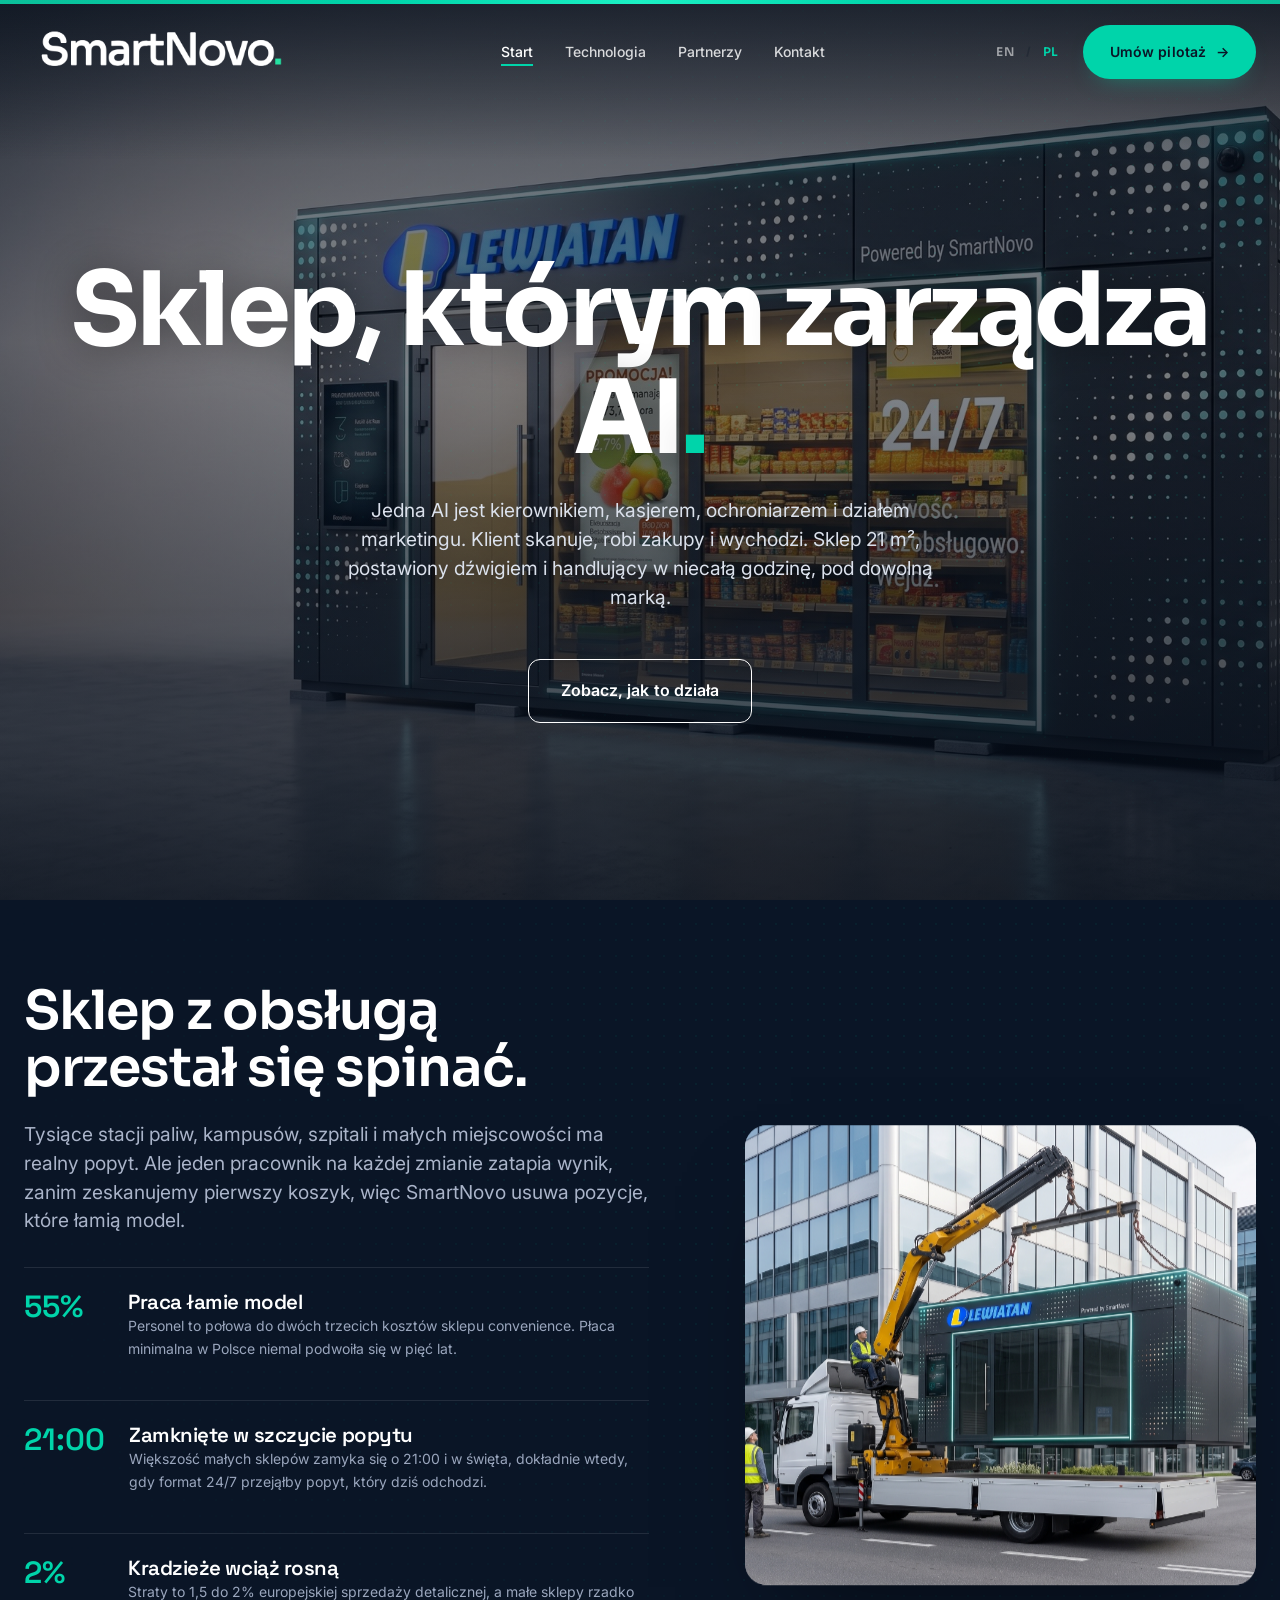
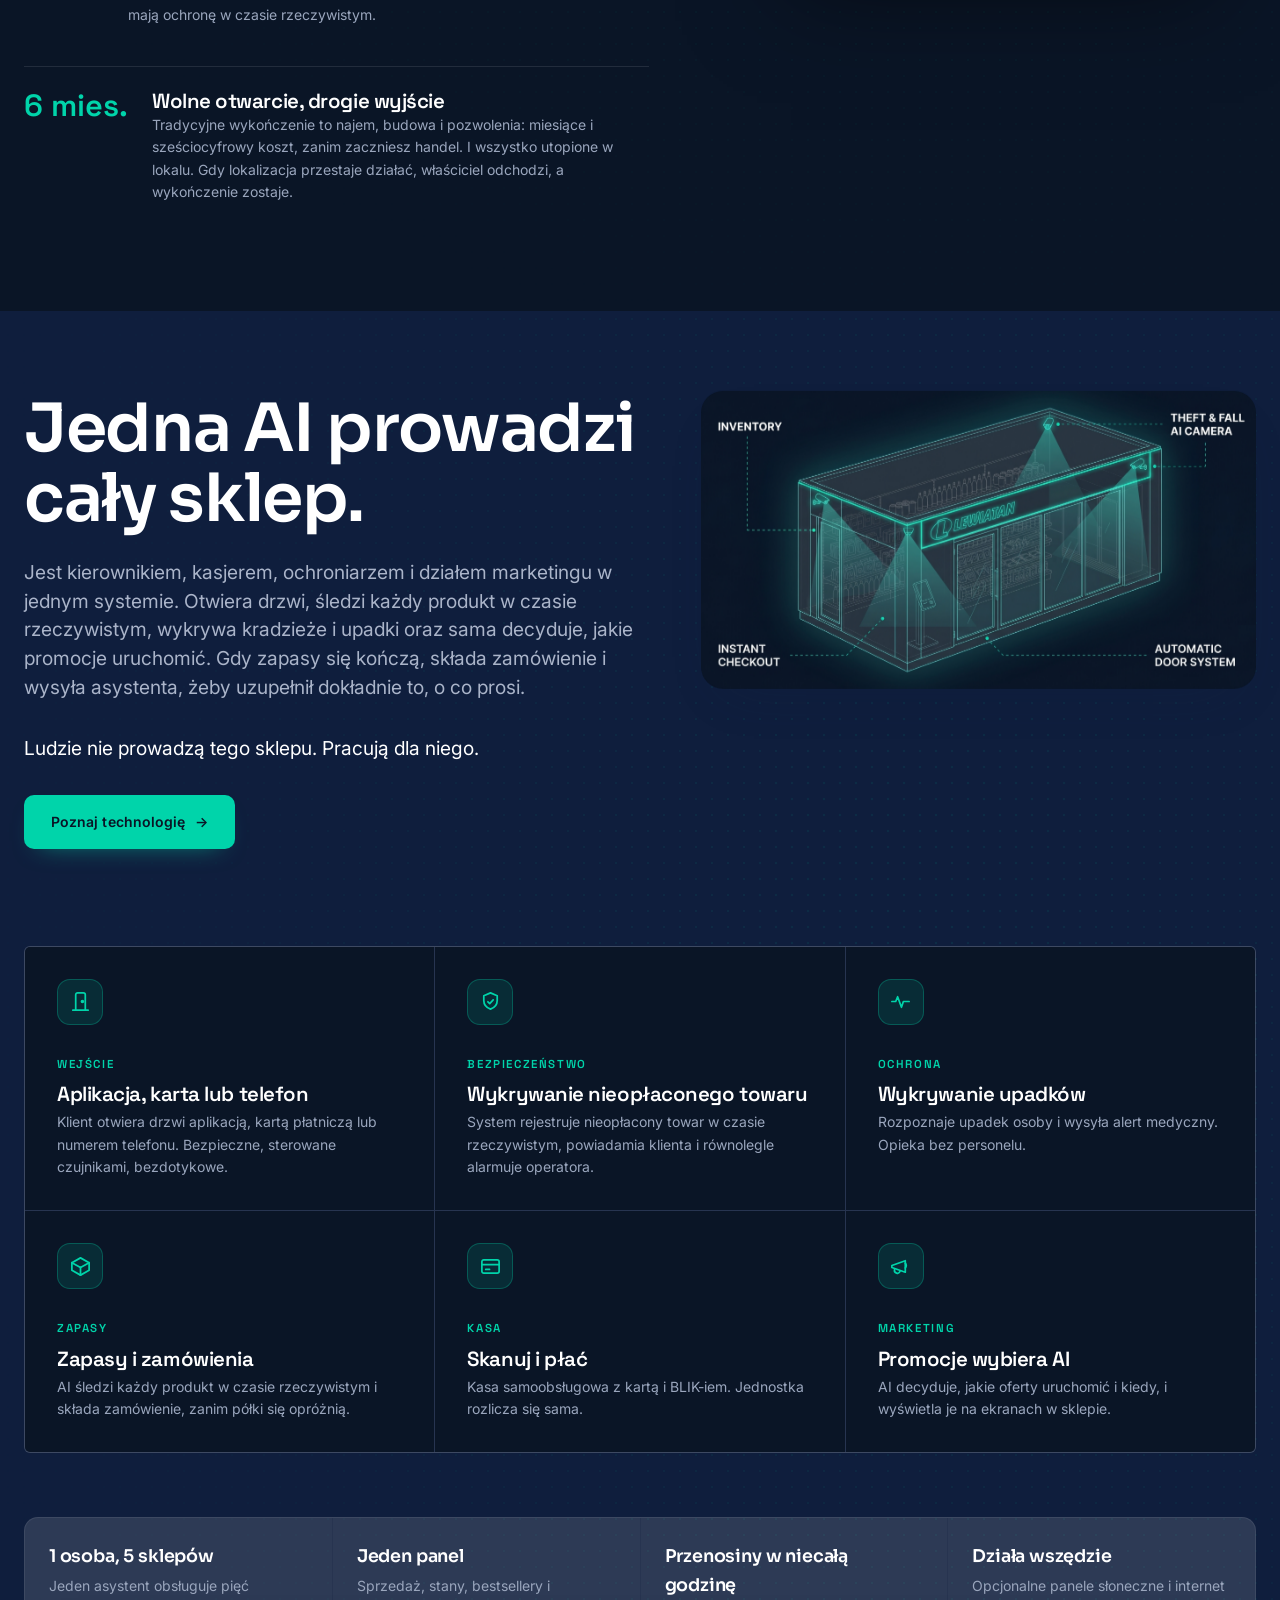
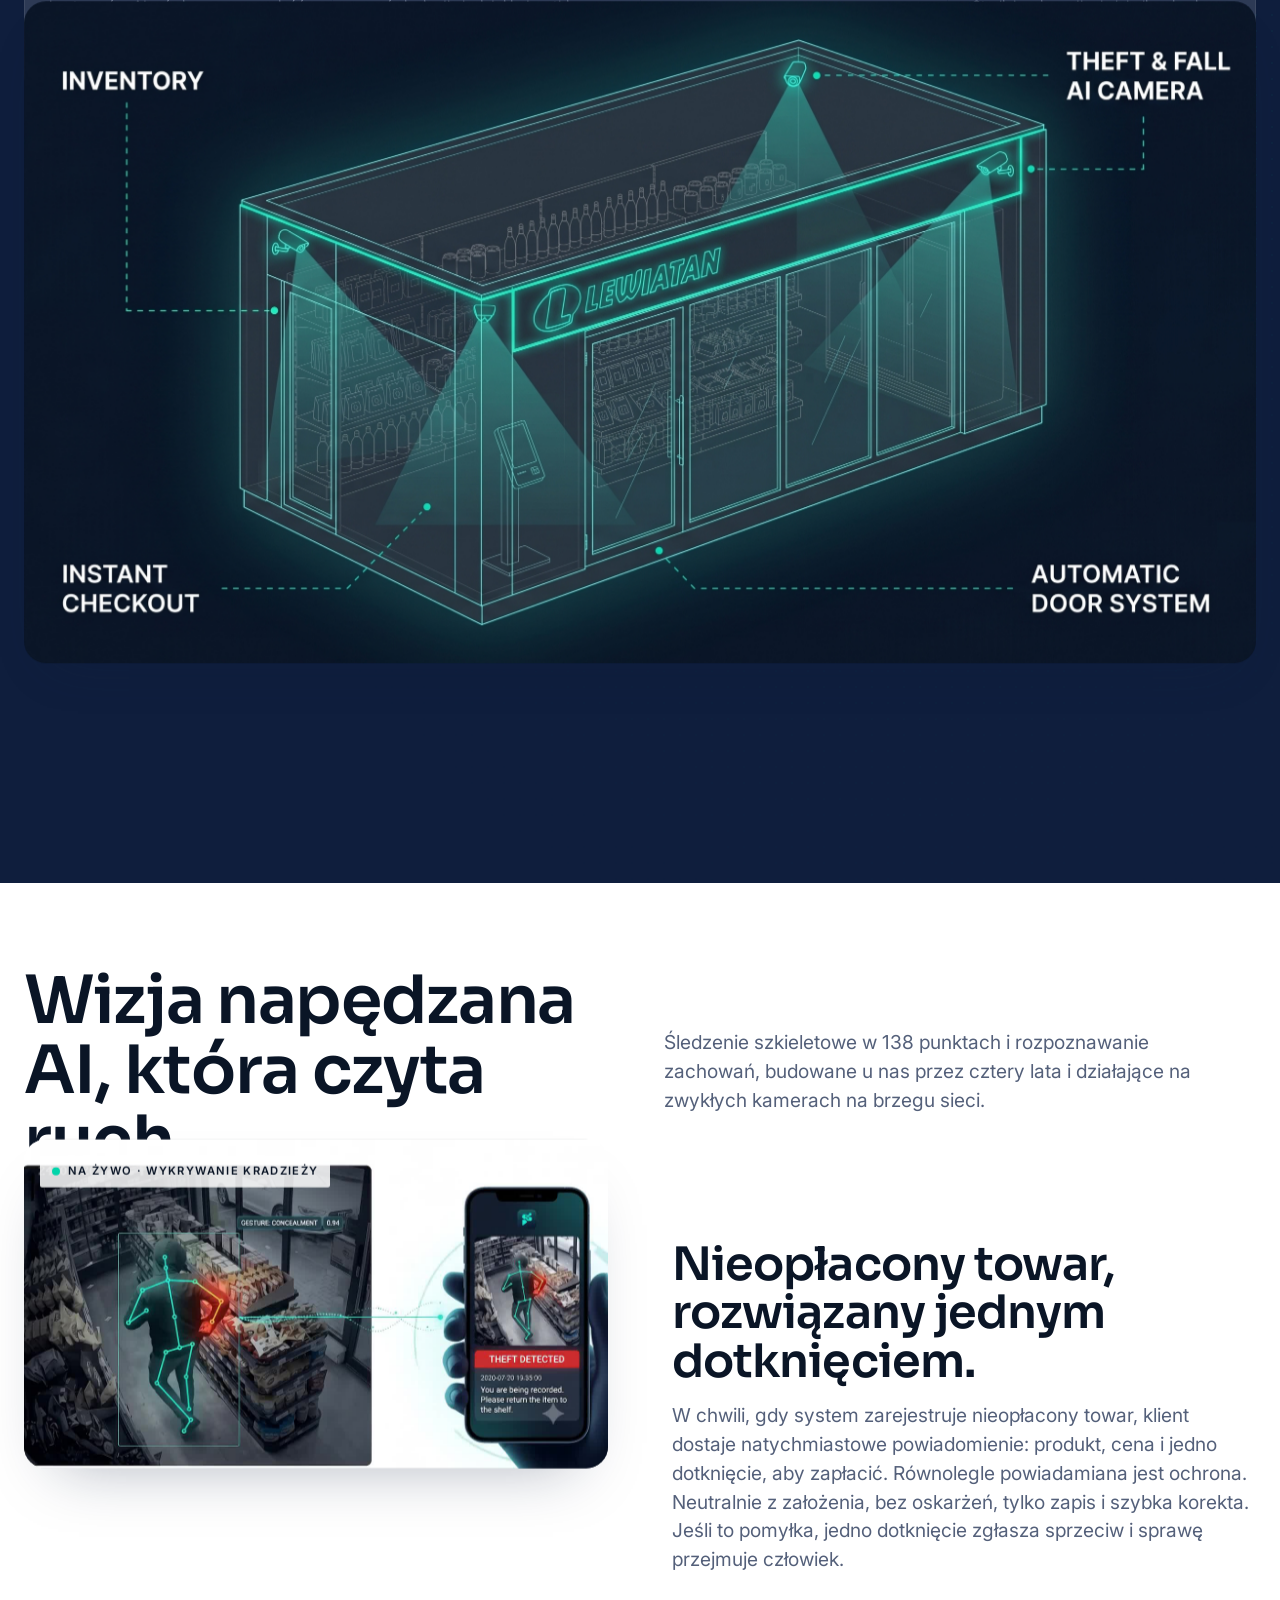
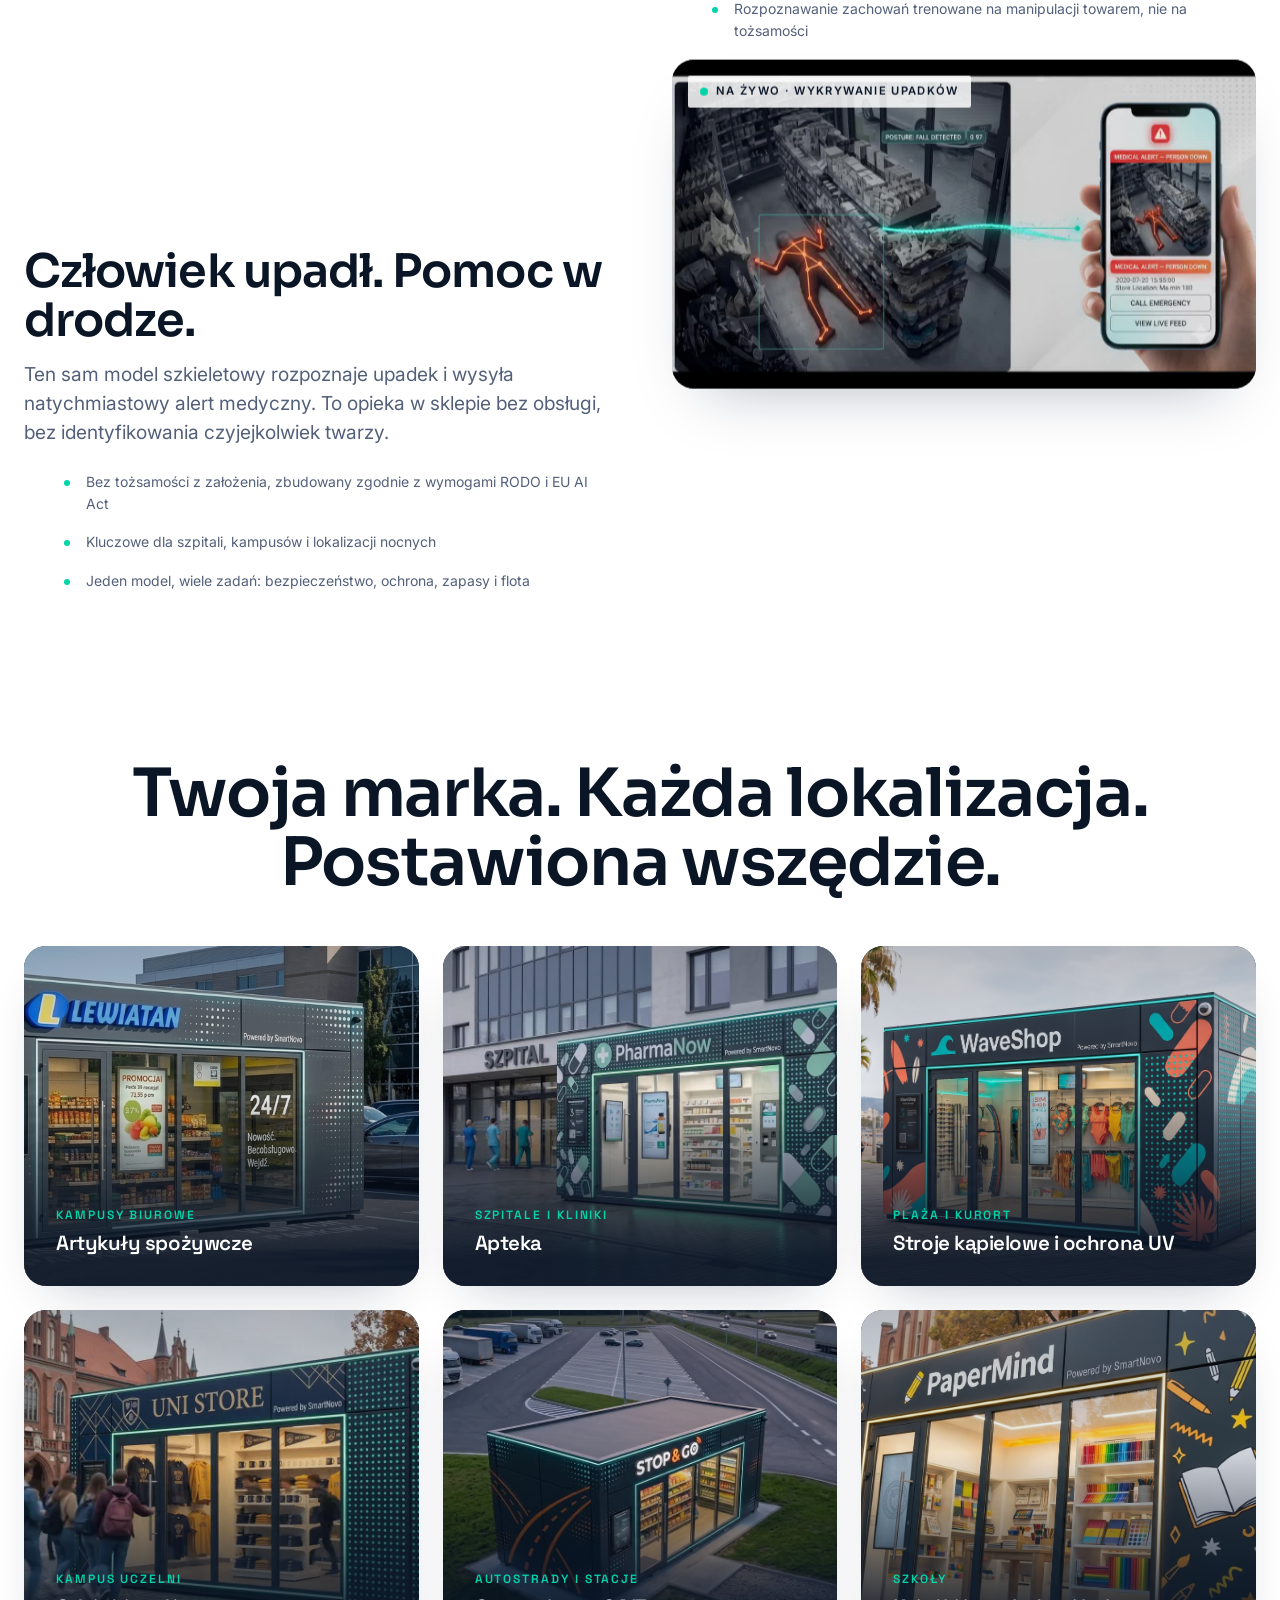
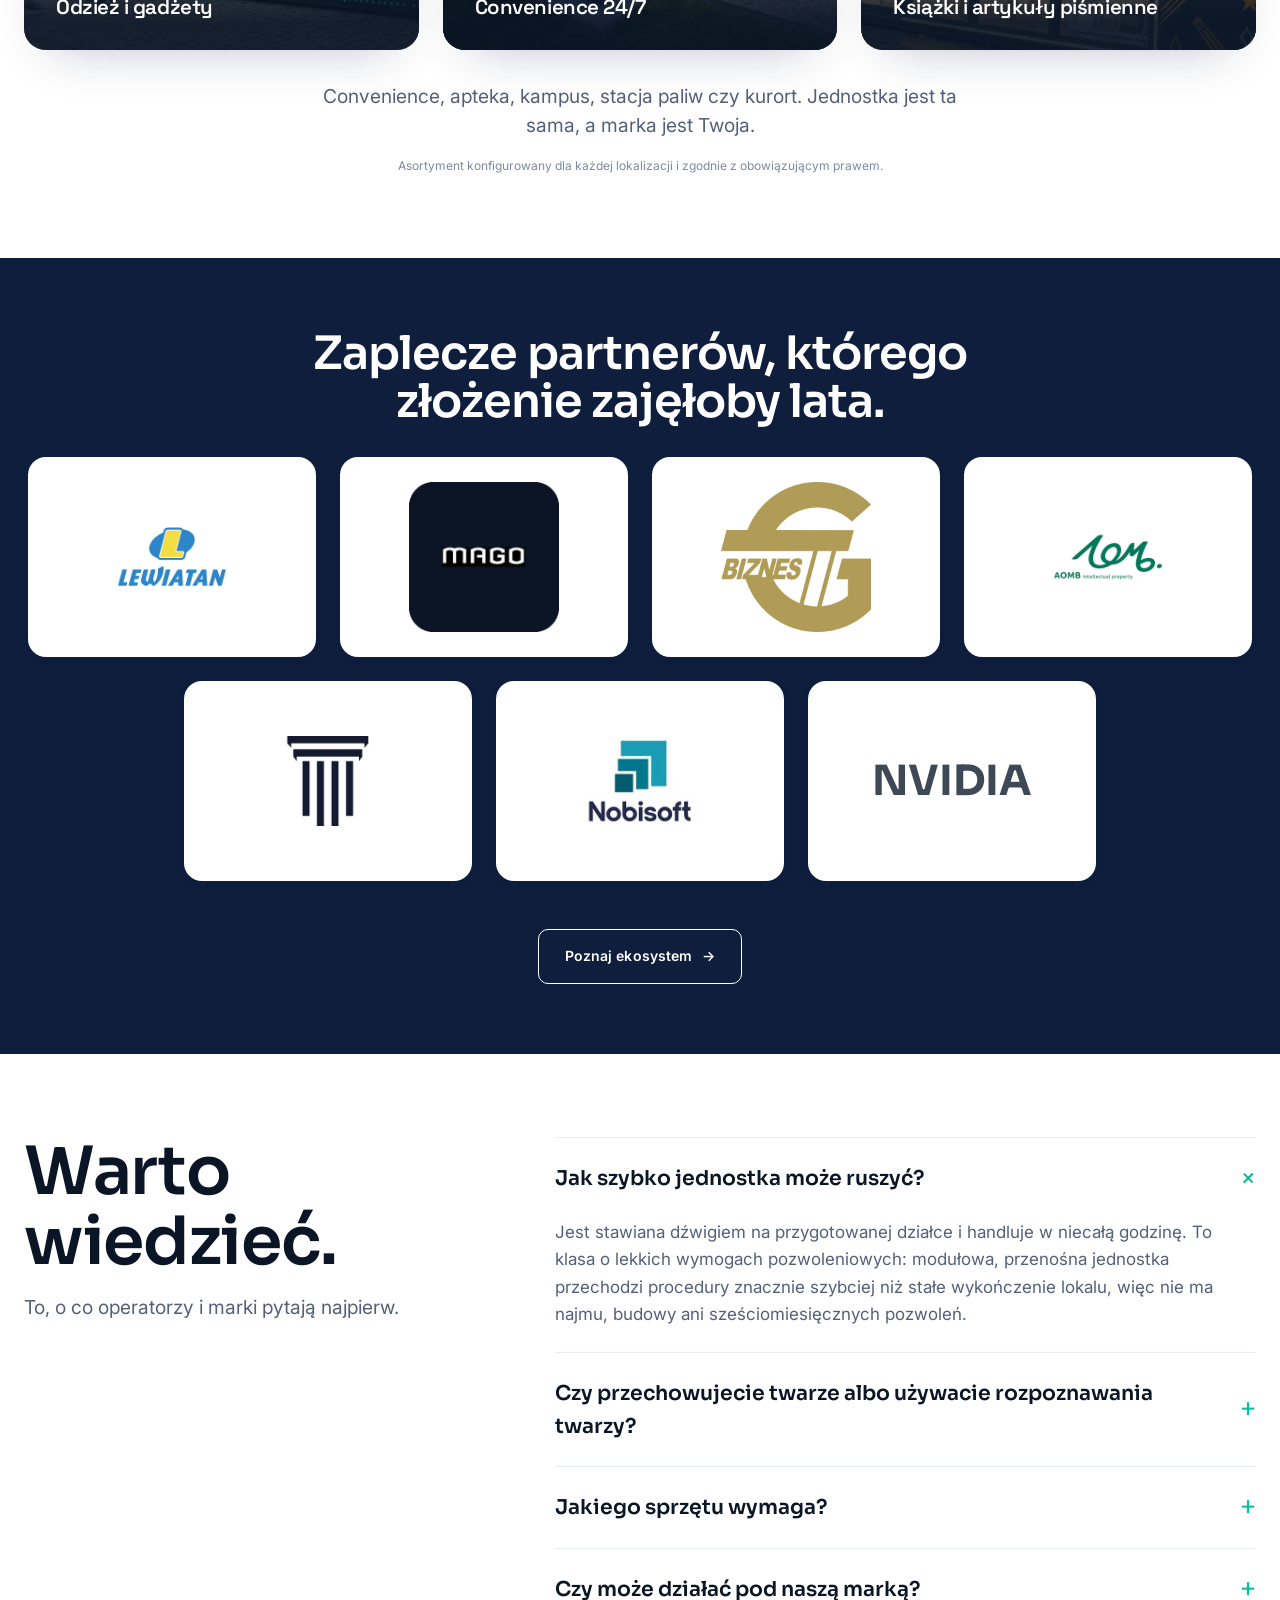
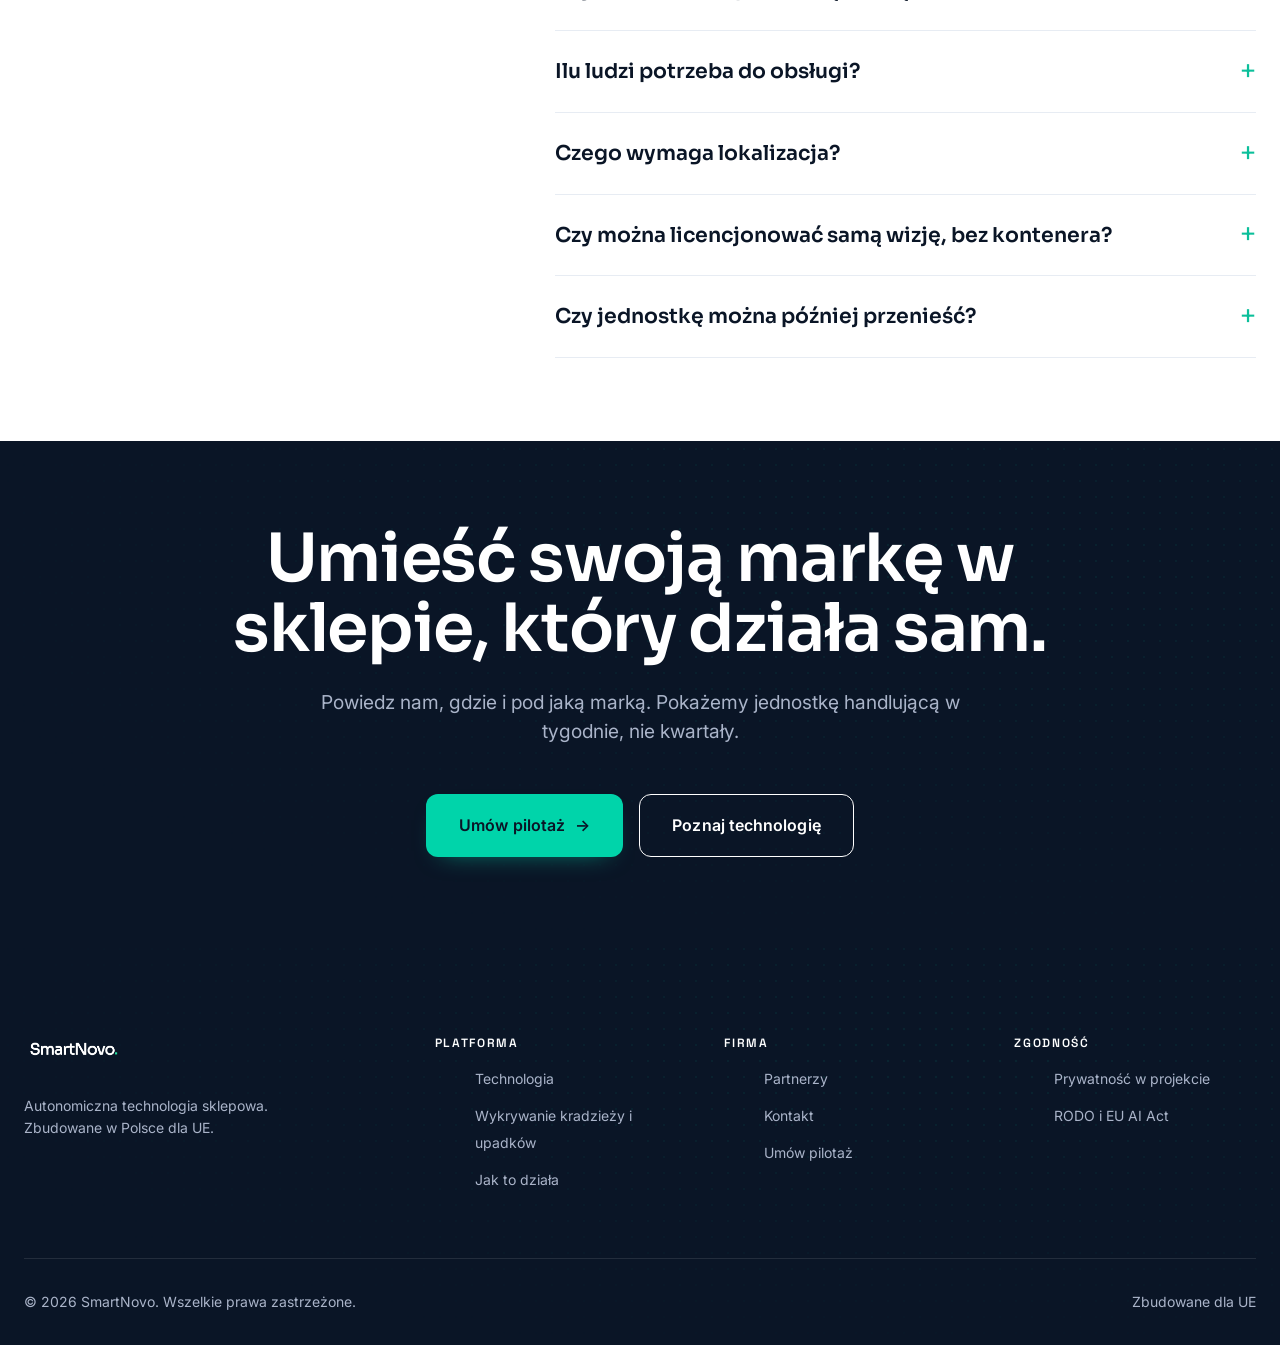
==== commit a46ce148: "Remove legal footnotes and closing home video; partner wall 4+3; restore partner role titles - Remov" ====
--- a/pl/index.html
+++ b/pl/index.html
@@ -97,7 +97,6 @@
            promocje uruchomić. Gdy zapasy się kończą, składa zamówienie i wysyła asystenta, żeby uzupełnił dokładnie
            to, o co prosi.</p>
         <p class="lead" style="margin-top:var(--s3); color:var(--paper)">Ludzie nie prowadzą tego sklepu. Pracują dla niego.</p>
-        <p class="note-inline">Personalizowane ceny, jeśli są włączone, prezentujemy z wymaganą informacją dla konsumenta.</p>
         <div class="hero__cta" style="margin-top:var(--s4)">
           <a class="btn btn--primary" href="product.html">Poznaj technologię <span class="arr">→</span></a>
         </div>
@@ -200,9 +199,6 @@
       </div>
     </div>
 
-    <p class="legal-note"><b>Jak używamy tych pojęć:</b> „wykrywanie kradzieży” oznacza wykrycie wyjścia z nieopłaconym
-       towarem. „Rozpoznawanie zachowań” oznacza wykrycie zdefiniowanych zdarzeń fizycznych: manipulacji towarem,
-       upadków i zdarzeń niebezpiecznych. System nie wnioskuje o zamiarach ani emocjach.</p>
   </div>
 </section>
 
@@ -243,13 +239,6 @@
   <p class="lead reveal" style="text-align:center; margin:var(--s4) auto 0">Convenience, apteka, kampus, stacja paliw
      czy kurort. Jednostka jest ta sama, a marka jest Twoja.</p>
   <p class="note-inline reveal" style="text-align:center">Asortyment konfigurowany dla każdej lokalizacji i zgodnie z obowiązującym prawem.</p>
-  <div class="wrap reveal" style="margin-top:var(--s5)">
-    <div class="team-photo float-media">
-      <video autoplay muted loop playsinline data-play-in-view poster="../assets/img/unit-render.jpg" preload="metadata" style="width:100%; display:block">
-        <source src="../assets/video/brand-reel.mp4" type="video/mp4">
-      </video>
-    </div>
-  </div>
 </section>
 
 <!-- PARTNERZY -->
--- a/css/style.css
+++ b/css/style.css
@@ -913,3 +913,19 @@
 /* Partner cards are logo + name only */
 .partner-grid .p{ display:flex; flex-direction:column; align-items:flex-start; }
 .partner-grid .p h3{ margin:0; }
+
+/* =========================================================================
+   v11 — PARTNER WALL: 4 tiles on the first row, 3 on the second (desktop)
+   ========================================================================= */
+.partner-logos{ max-width:none; gap:24px; }
+.partner-logos .logo-tile{ width:288px; max-width:46vw; height:200px; padding:24px; }
+.partner-logos .logo-tile img{ max-height:150px; max-width:100%; }
+@media (max-width:1180px){
+  .partner-logos{ max-width:640px; margin-inline:auto; }
+  .partner-logos .logo-tile{ width:296px; }
+}
+@media (max-width:600px){
+  .partner-logos{ max-width:none; gap:12px; }
+  .partner-logos .logo-tile{ width:calc(50% - 6px); max-width:calc(50% - 6px); height:150px; padding:16px; }
+  .partner-logos .logo-tile img{ max-height:100px; }
+}
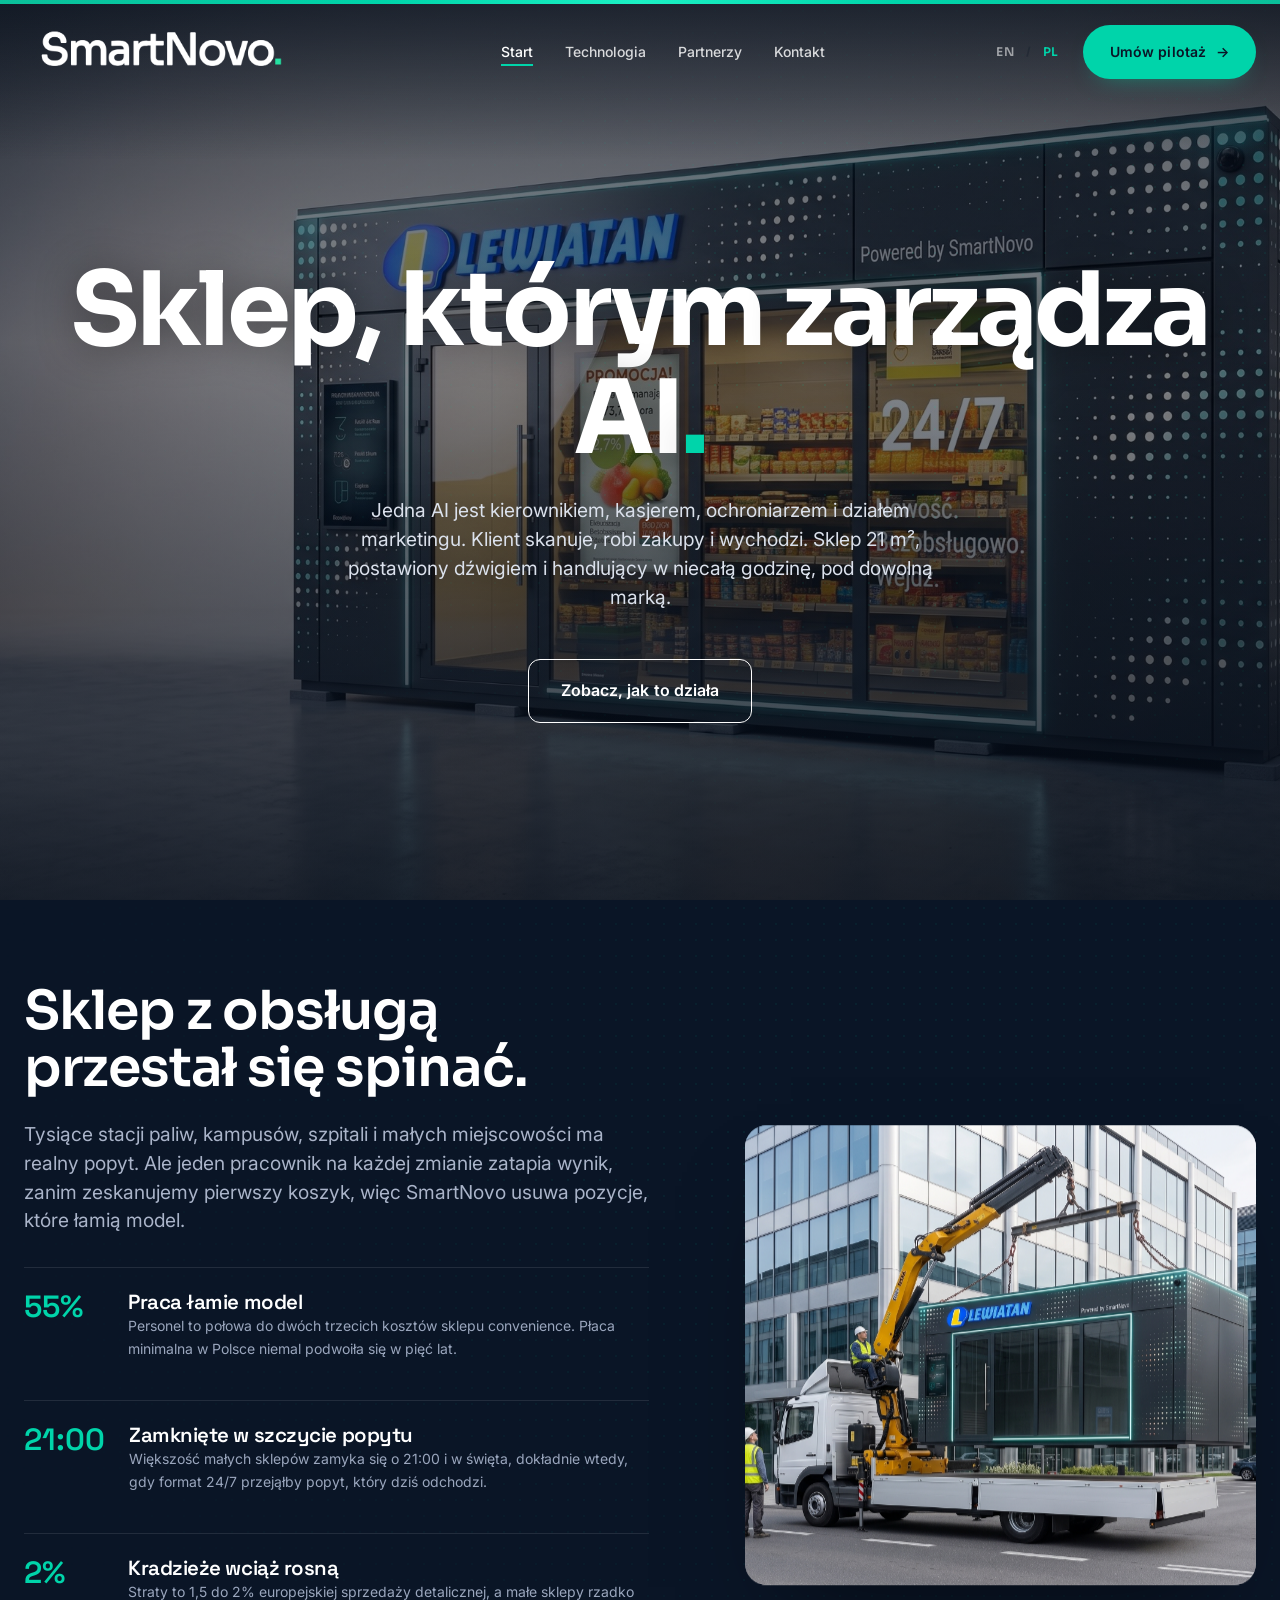
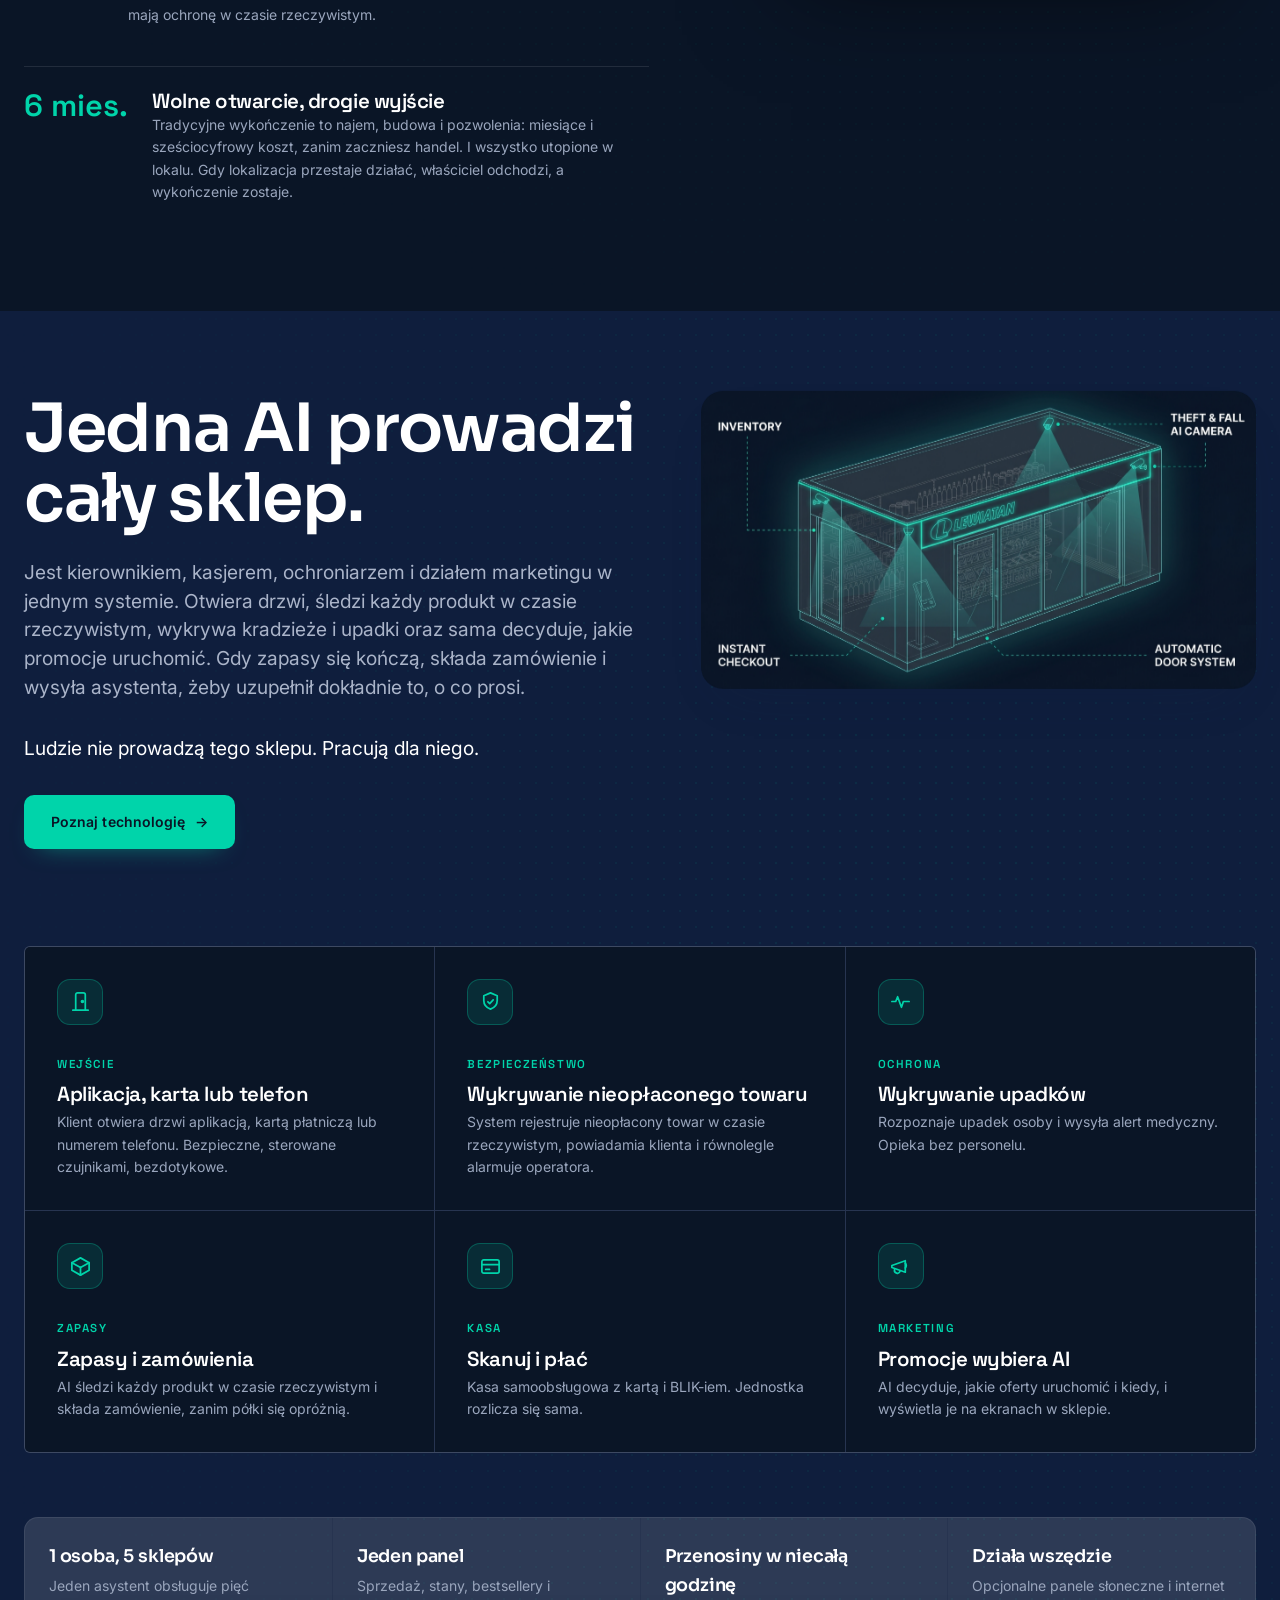
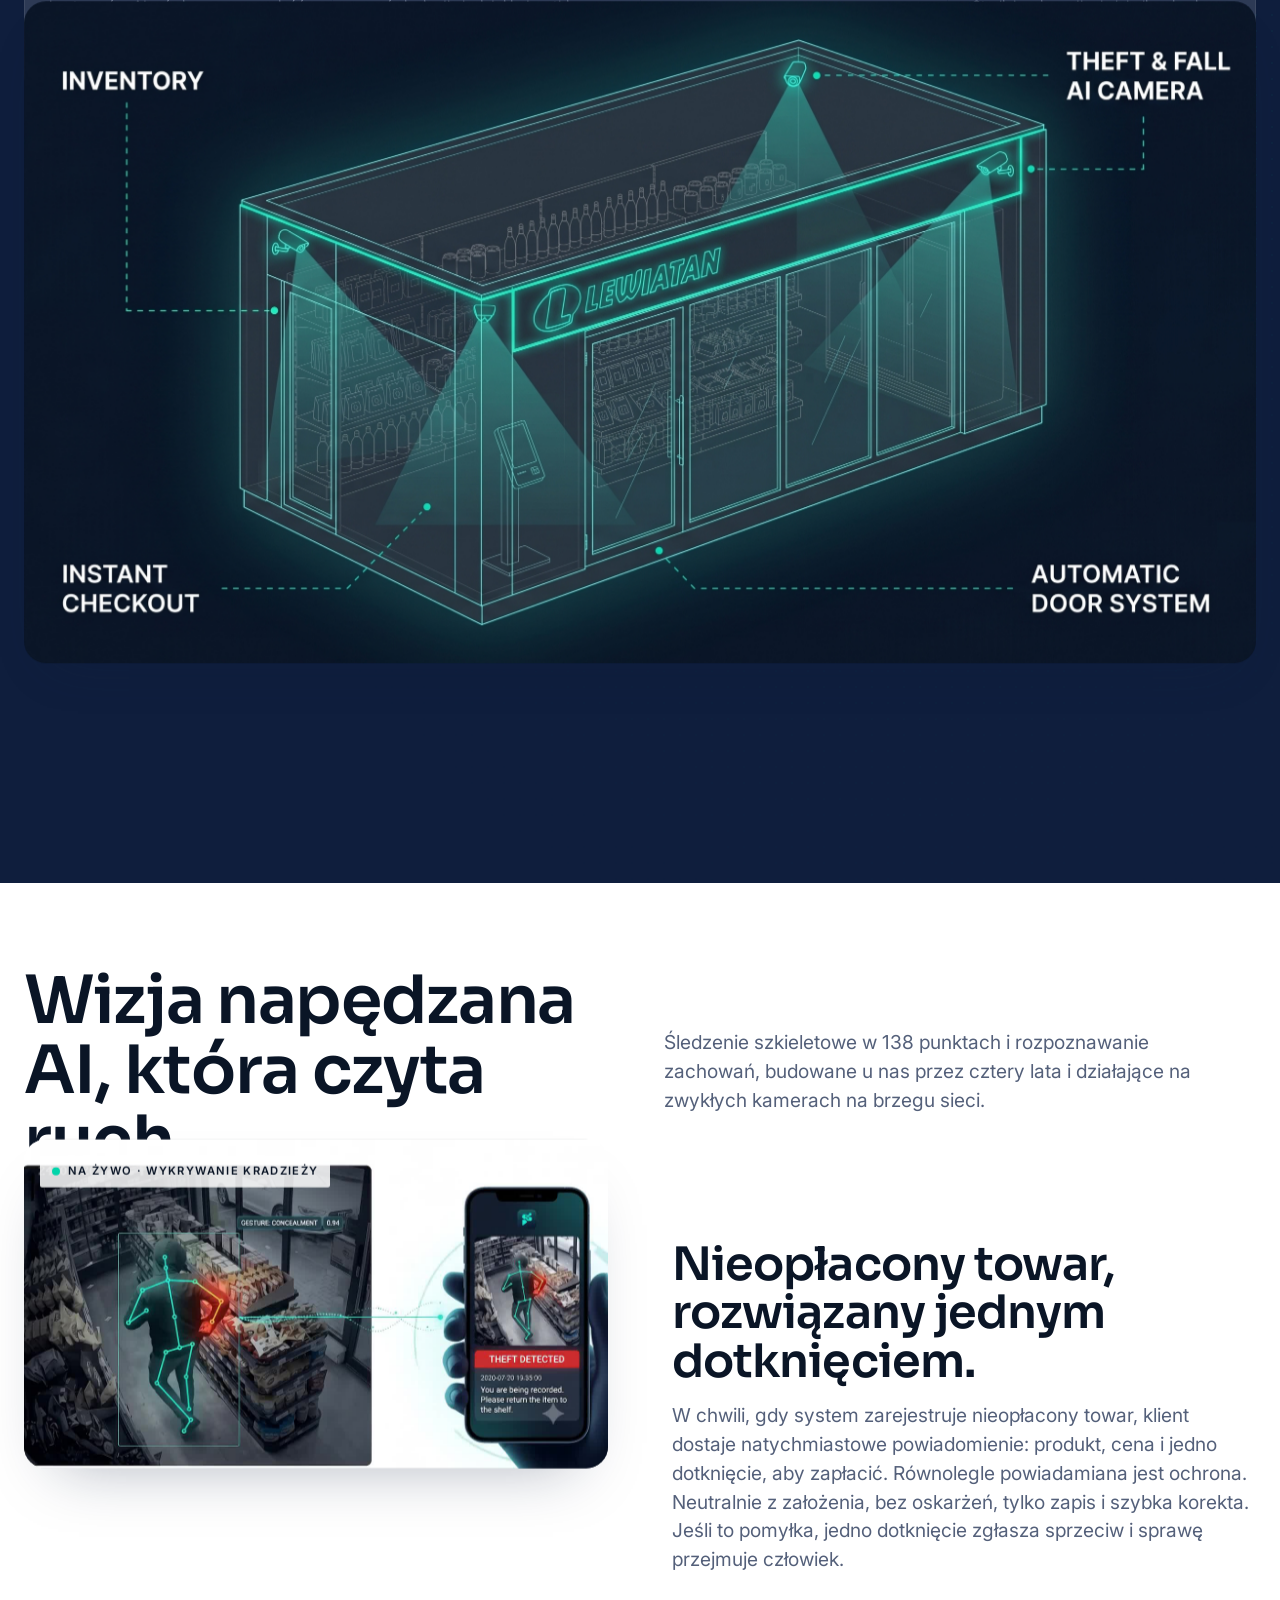
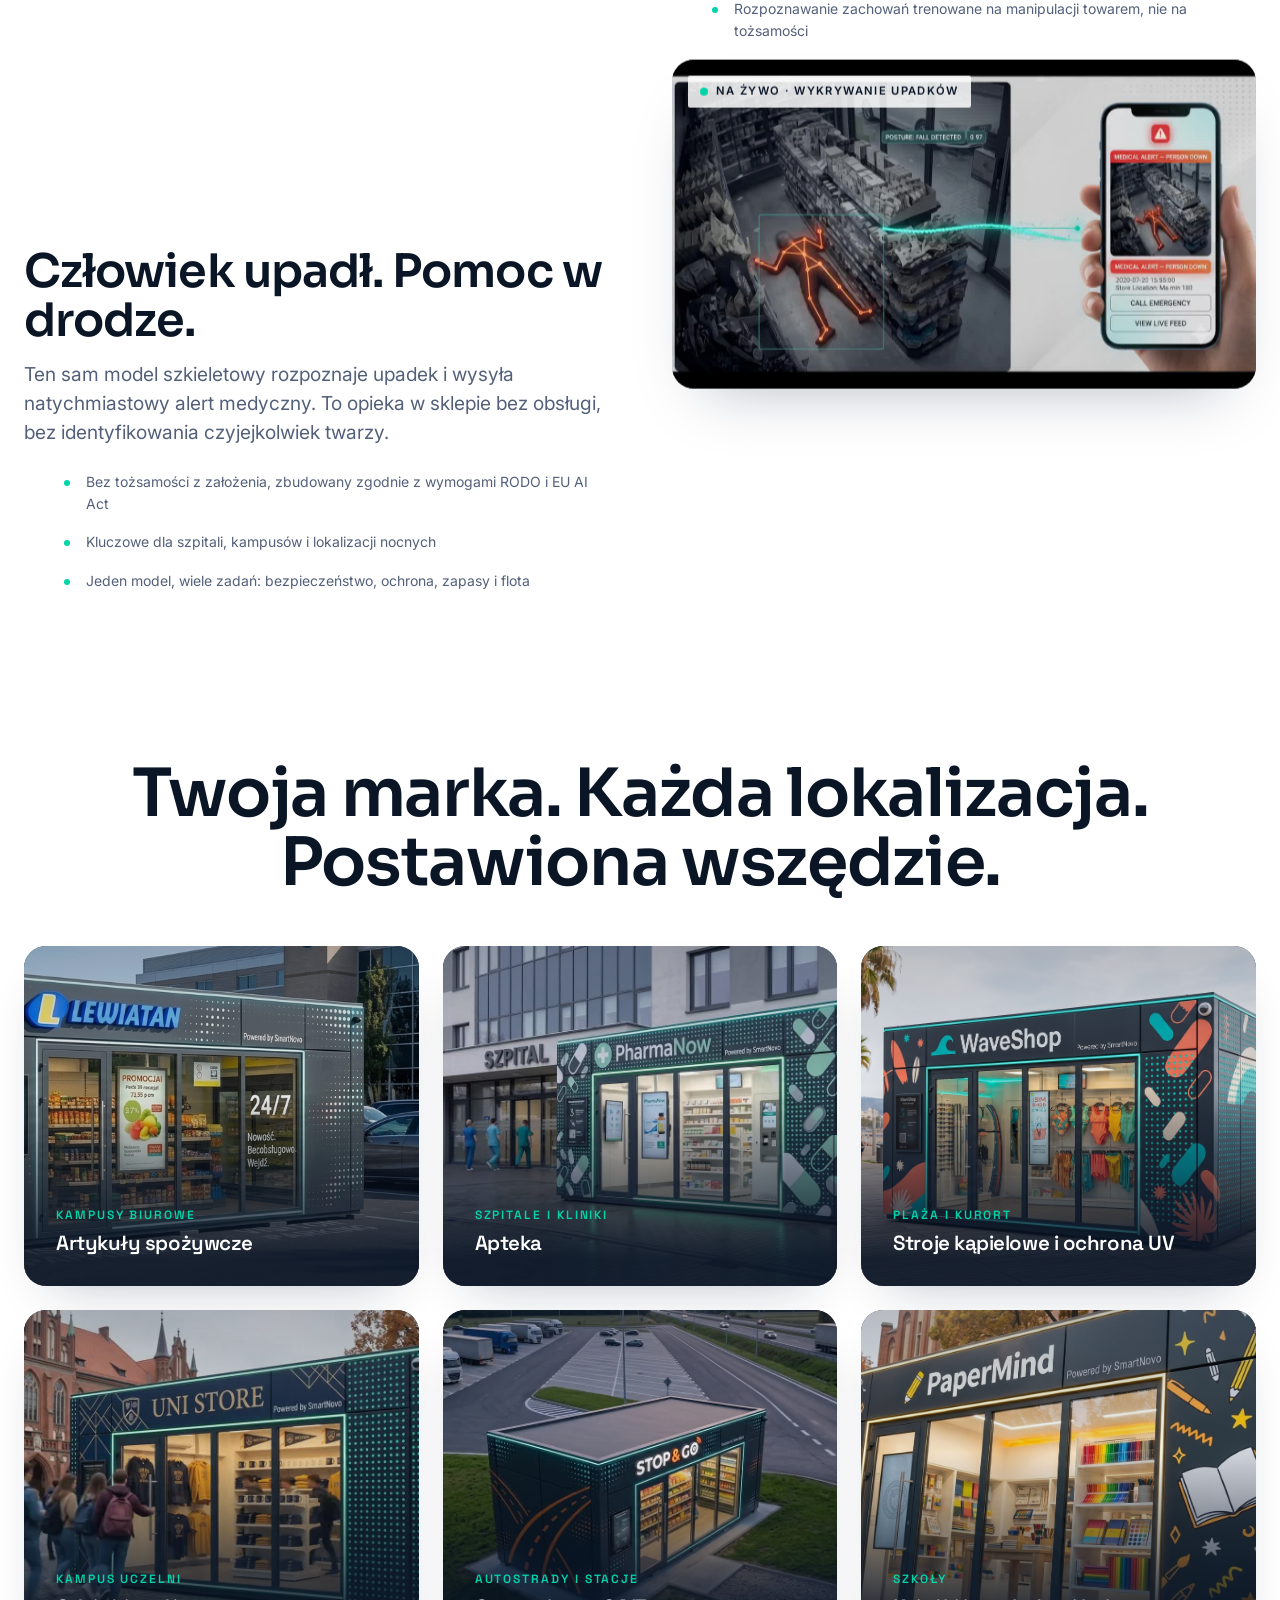
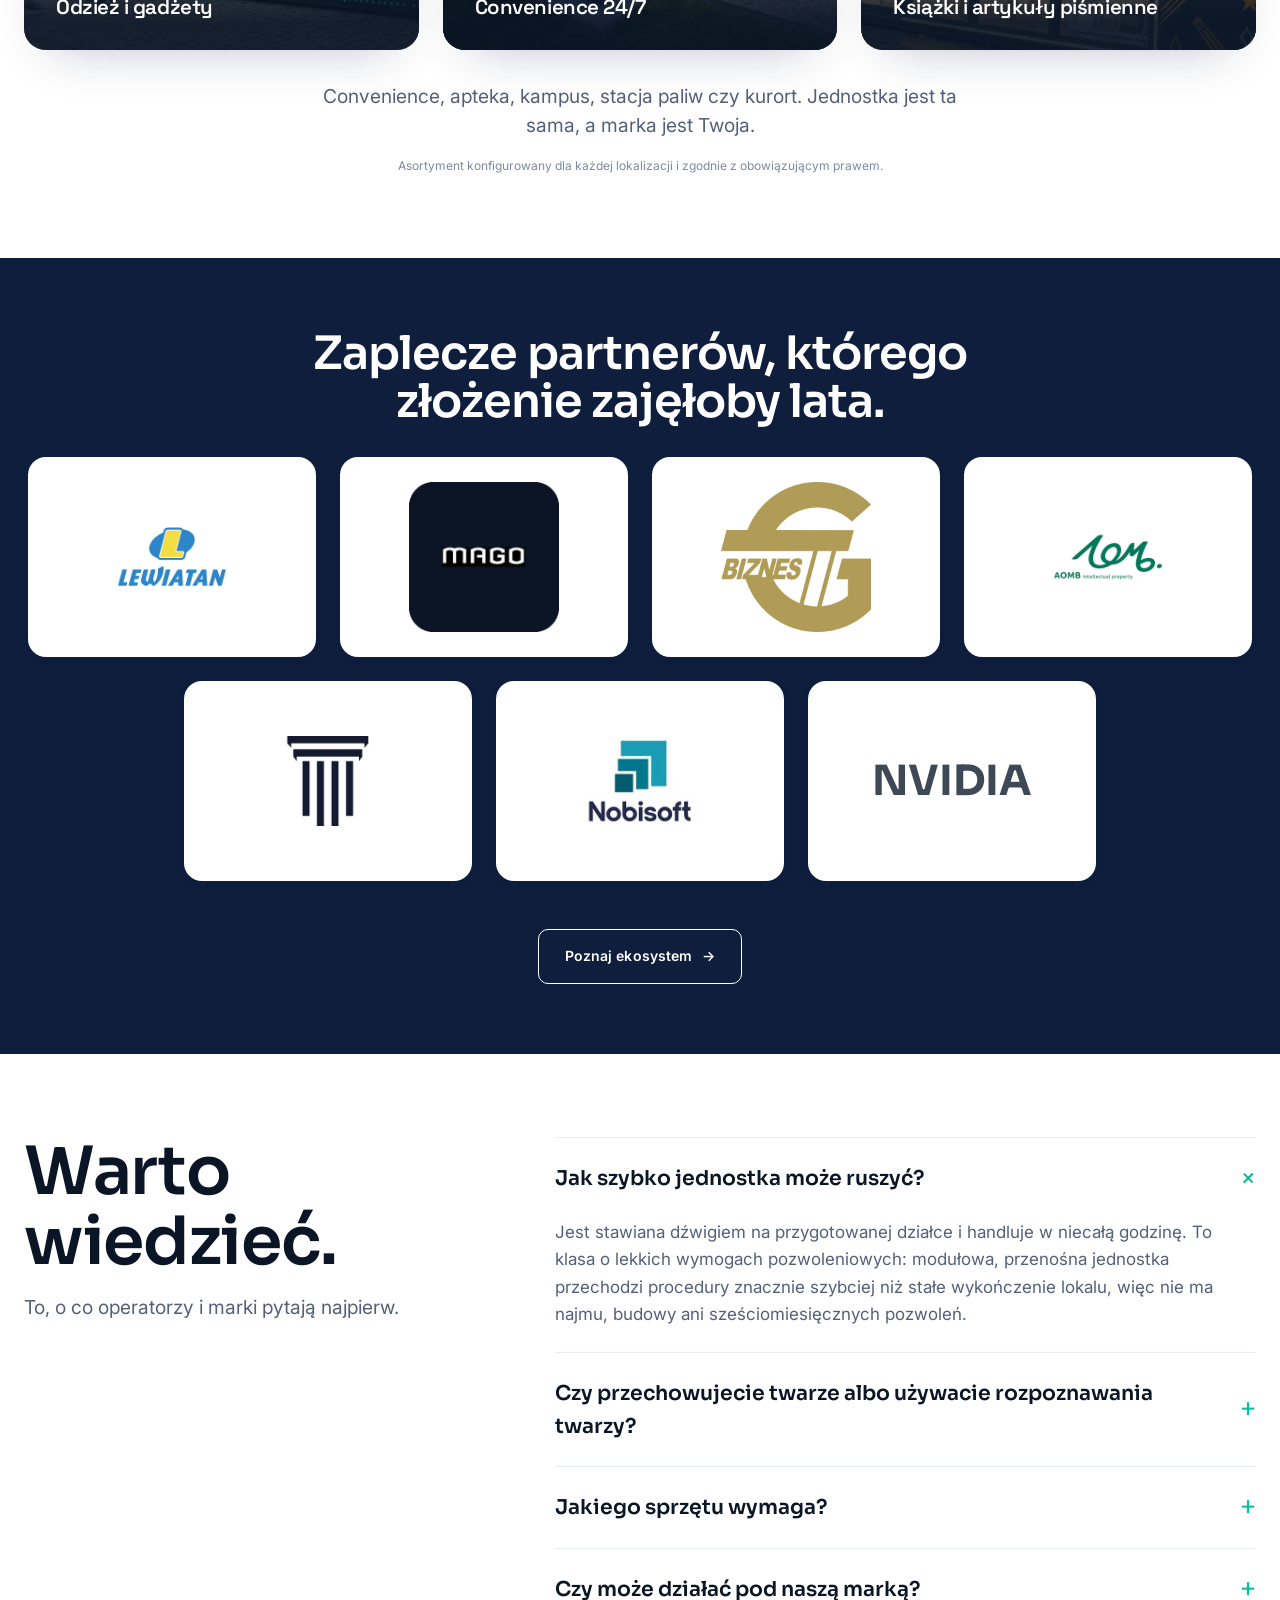
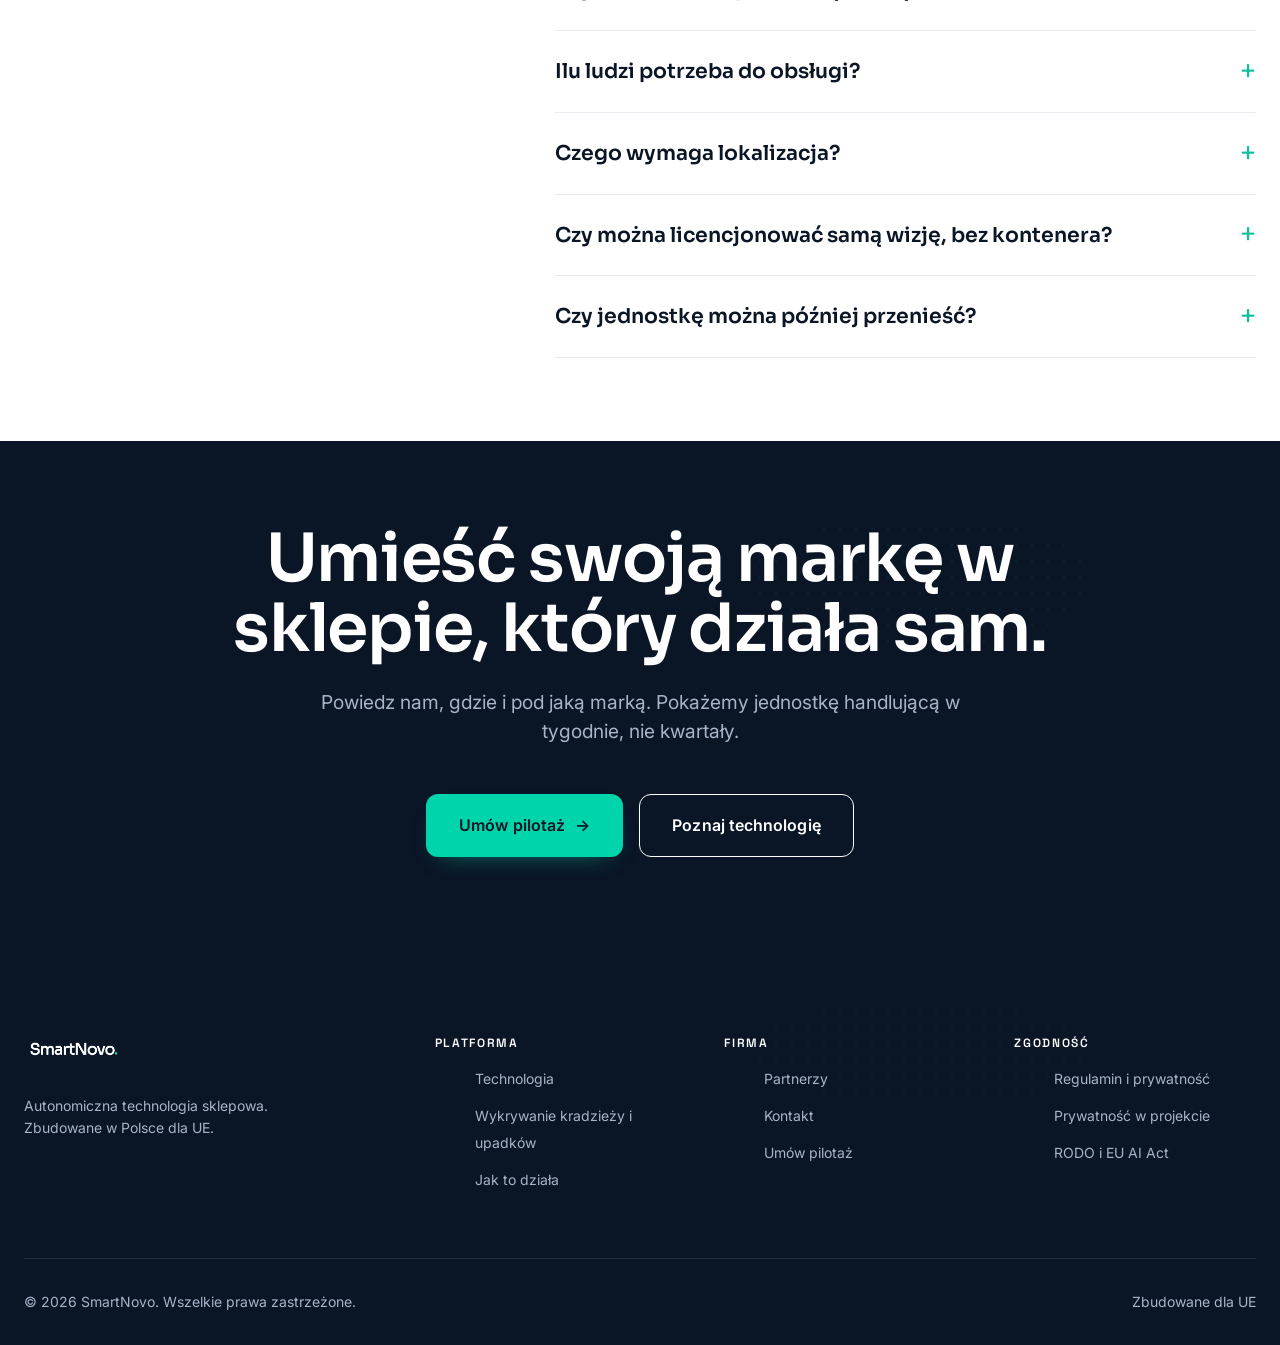
==== commit 3076ba2a: "Add /regulation page embedding Regulamin + Polityka prywatnosci (PL) New clean-URL page at /regulati" ====
--- a/pl/index.html
+++ b/pl/index.html
@@ -337,6 +337,7 @@
         <li><a href="contact.html">Umów pilotaż</a></li>
       </ul></div>
       <div class="foot-col"><h4>Zgodność</h4><ul>
+        <li><a href="../regulation/">Regulamin i prywatność</a></li>
         <li><a href="product.html#privacy">Prywatność w projekcie</a></li>
         <li><a href="product.html#privacy">RODO i EU AI Act</a></li>
       </ul></div>
--- a/css/style.css
+++ b/css/style.css
@@ -929,3 +929,48 @@
   .partner-logos .logo-tile{ width:calc(50% - 6px); max-width:calc(50% - 6px); height:150px; padding:16px; }
   .partner-logos .logo-tile img{ max-height:100px; }
 }
+
+/* =========================================================================
+   v12 — LEGAL / REGULATION PAGE (terms + privacy policy)
+   ========================================================================= */
+.legal-head{ background:#fff; padding-block:calc(var(--s8) + 20px) var(--s4); border-bottom:1px solid var(--line); }
+.legal-head h1{ font-size:clamp(2rem,4vw,3rem); }
+.legal-head p{ color:var(--muted); max-width:70ch; margin-top:var(--s2); }
+.legal-updated{ font-size:var(--fs-sm); color:var(--muted-2); margin-top:var(--s3); }
+
+.legal-tabs{ display:flex; flex-wrap:wrap; gap:8px; margin-top:var(--s4); }
+.legal-tabs button{ font:inherit; font-weight:600; font-size:var(--fs-sm); cursor:pointer;
+  padding:11px 18px; border-radius:999px; border:1px solid var(--line-2); background:#fff; color:var(--muted);
+  transition:background .25s var(--ease), color .25s var(--ease), border-color .25s var(--ease); }
+.legal-tabs button:hover{ border-color:var(--teal); color:var(--ink); }
+.legal-tabs button[aria-selected="true"]{ background:var(--ink); color:#fff; border-color:var(--ink); }
+
+.legal-actions{ display:flex; flex-wrap:wrap; gap:var(--s3) var(--s4); margin:var(--s4) 0 0; font-size:var(--fs-sm); }
+.legal-actions a{ color:var(--teal-dim); font-weight:600; display:inline-flex; align-items:center; gap:7px; }
+.legal-actions a:hover{ text-decoration:underline; }
+
+.legal-doc{ max-width:62rem; margin-inline:auto; color:var(--ink); font-size:1.02rem; line-height:1.72; }
+.legal-doc[hidden]{ display:none; }
+.legal-doc > h1:first-child{ font-size:clamp(1.6rem,2.6vw,2rem); margin-bottom:var(--s4); }
+.legal-doc h2{ font-family:var(--display); font-size:1.3rem; letter-spacing:-.01em; color:var(--ink);
+  margin-top:var(--s5); margin-bottom:var(--s2); scroll-margin-top:110px; }
+.legal-doc p{ margin-bottom:.65em; color:#36414f; }
+.legal-doc p.i1{ margin-left:1.5rem; }
+.legal-doc p.i2{ margin-left:3rem; }
+.legal-doc a{ color:var(--teal-dim); word-break:break-word; }
+.legal-doc a:hover{ text-decoration:underline; }
+.legal-doc .tbl-wrap{ overflow-x:auto; margin:var(--s3) 0 var(--s4); border:1px solid var(--line);
+  border-radius:12px; -webkit-overflow-scrolling:touch; }
+.legal-doc table{ border-collapse:collapse; width:100%; min-width:680px; font-size:.9rem; }
+.legal-doc th,.legal-doc td{ border:1px solid var(--line); padding:10px 13px; text-align:left;
+  vertical-align:top; line-height:1.5; }
+.legal-doc th{ background:var(--paper-2); font-weight:600; color:var(--ink);
+  position:sticky; top:0; }
+.legal-doc tr:nth-child(even) td{ background:#fafbfc; }
+
+@media (max-width:600px){
+  .legal-doc{ font-size:.98rem; }
+  .legal-doc p.i1{ margin-left:.9rem; }
+  .legal-doc p.i2{ margin-left:1.7rem; }
+  .legal-doc h2{ font-size:1.15rem; }
+}
